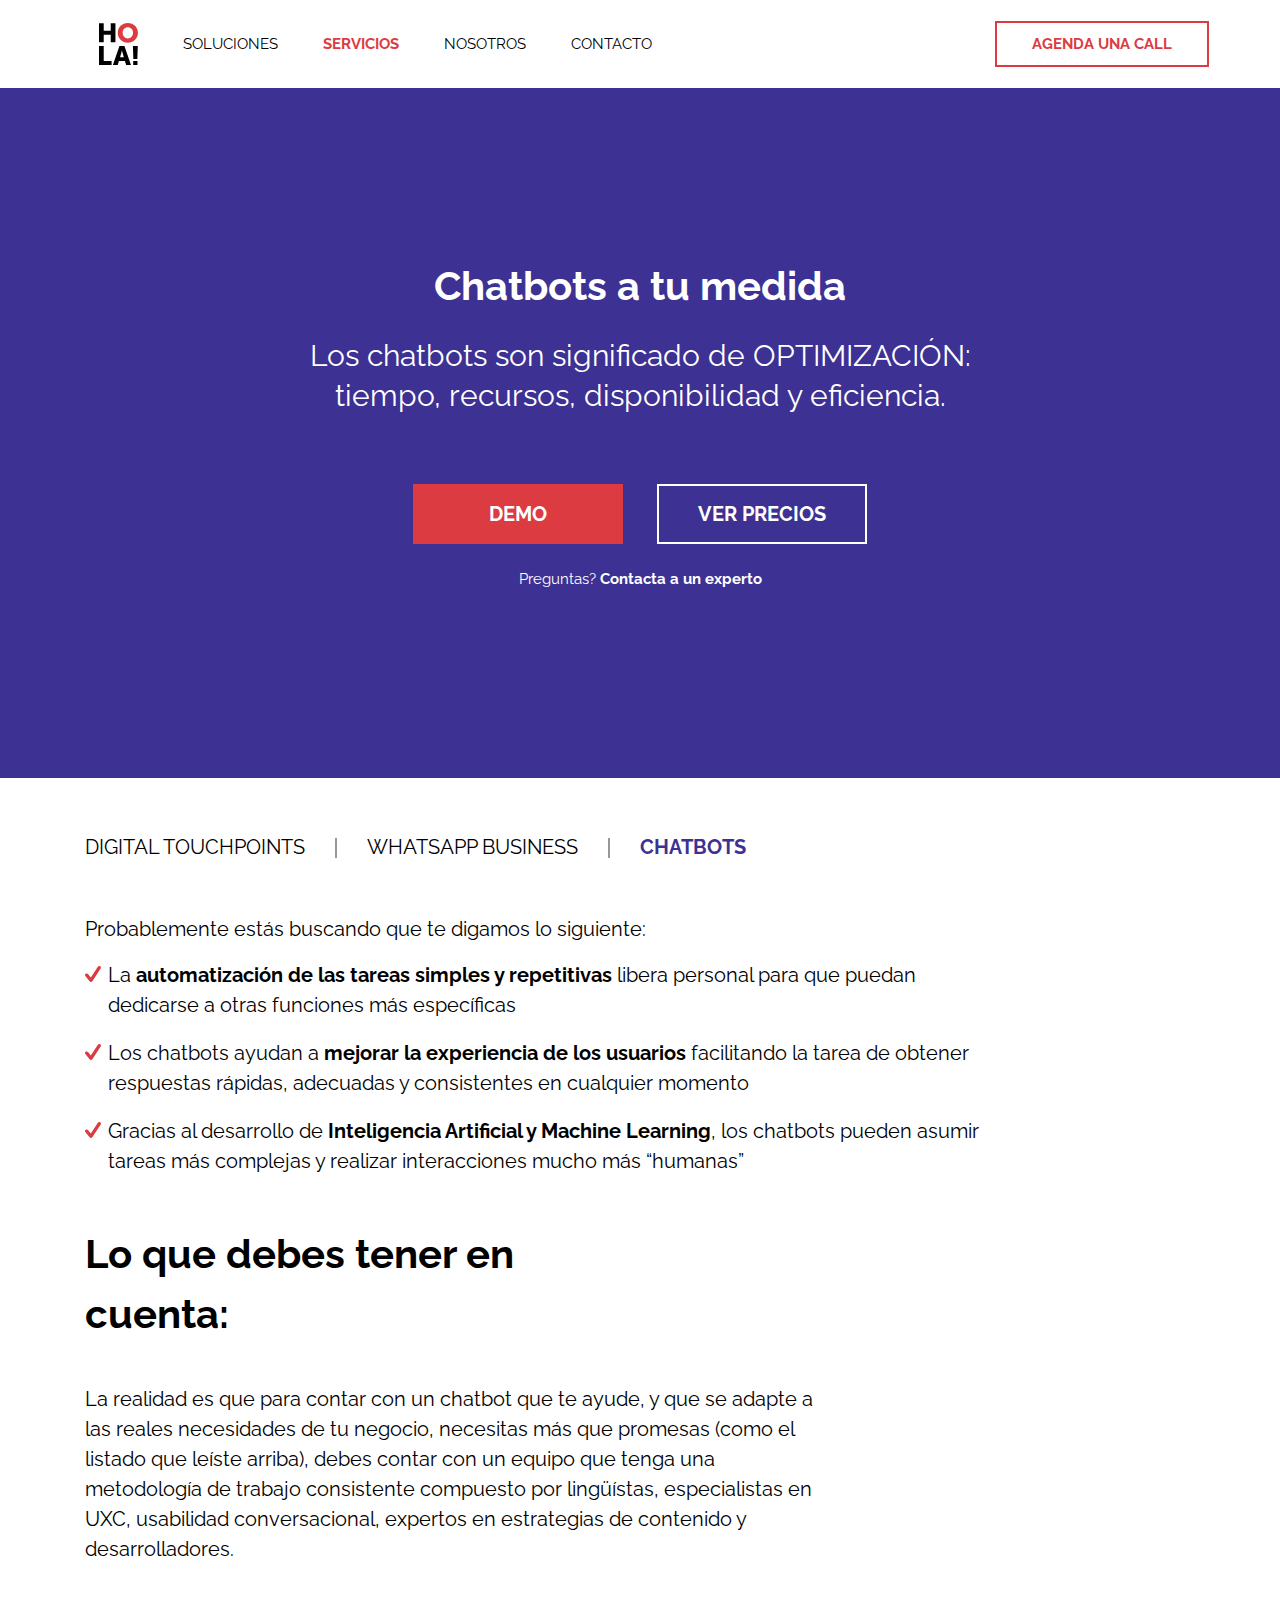
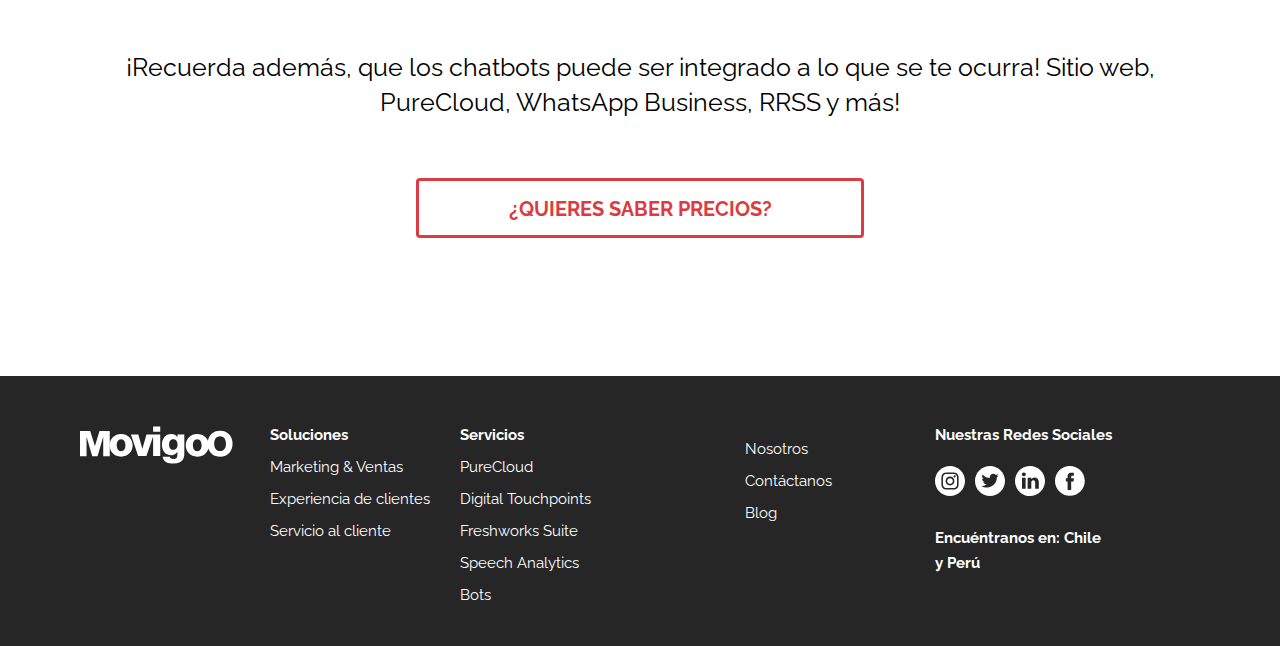
==== chatbots.html @ 2d47ed92 "agregar link a boton, agendar una call" ====
<!DOCTYPE html>
<html lang="es">
<head>
  <meta charset="UTF-8">
  <meta name="viewport" content="width=device-width, initial-scale=1.0">
  <meta http-equiv="X-UA-Compatible" content="ie=edge">
  <title>..:: Movigoo | Chatbots ::..</title>
  <link rel="stylesheet" href="css/bootstrap.min.css">
  <link rel="stylesheet" href="css/fontawesome.min.css">
  <link rel="stylesheet" href="css/estilos.css">
</head>
<body>
  <header class="hin_nmenu hamb_white">
    <div class="container">
      <div class="row">
        <div class="col-lg-12 menu">
          <nav class="navbar navbar-expand-lg navbar-light bg-light">
            <a class="navbar-brand" href="index.html">
              <picture>
                <source media='(min-width: 992px)' srcset='images/hola_internas.svg'/>
                <source media='(max-width: 991px)' srcset='images/logo.svg'/>
                <img src='images/hola_internas.svg'/>
              </picture>
            </a>
            <div class="d-flex d-lg-none form-inline my-2 my-lg-0 btn_header">
              <a href="https://calendly.com/movigoo" target="_blank" class="btn btn-outline-danger">AGENDA UNA CALL</a>
            </div>
            <button class="navbar-toggler" type="button" data-toggle="collapse" data-target="#navbarSupportedContent" aria-controls="navbarSupportedContent" aria-expanded="false" aria-label="Toggle navigation">
              <img src="images/menu-negro.svg" alt="Menu" class="img-fluid" id="img_menu">
            </button>
            <div class="collapse navbar-collapse" id="navbarSupportedContent">
              <ul class="navbar-nav mr-auto">
                <li class="nav-item dropdown">
                  <a class="nav-link dropdown-toggle" href="#" id="navbarDropdown" role="button" data-toggle="dropdown" aria-haspopup="true" aria-expanded="false">
                    SOLUCIONES
                  </a>
                  <div class="dropdown-menu text-break" aria-labelledby="navbarDropdown">
                    <a class="dropdown-item" href="soluciones_marketing.html">
                      <span class="tit_seccion">Marketing & Ventas</span>
                      <span class="d-none d-lg-block subtit_seccion">Fidelización, enhacement e incentivo de compra</span>
                    </a>
                    <a class="dropdown-item" href="soluciones_clientes.html">
                      <span class="tit_seccion">Experiencia de clientes</span>
                      <span class="d-none d-lg-block subtit_seccion">Estrategias CX efectivas</span>
                    </a>
                    <a class="dropdown-item" href="soluciones_servicios.html">
                      <span class="tit_seccion">Servicio al cliente</span>
                      <span class="d-none d-lg-block subtit_seccion">Potencia la comunicación con tus clientes</span>
                    </a>
                  </div>
                </li>
                <li class="nav-item active dropdown">
                    <a class="nav-link dropdown-toggle" href="#" id="navbarDropdown" role="button" data-toggle="dropdown" aria-haspopup="true" aria-expanded="false">
                      SERVICIOS
                    </a>
                    <div class="dropdown-menu text-break" aria-labelledby="navbarDropdown">
                      <a class="dropdown-item" href="pure_cloud.html">
                        <span class="tit_seccion">PureCloud</span>
                        <span class="d-none d-lg-block subtit_seccion">Plataforma omnicanal en la nube</span>
                      </a>
                      <a class="dropdown-item" href="digital_touchpoints.html">
                        <span class="tit_seccion">Digital Touchpoints</span>
                        <span class="d-none d-lg-block subtit_seccion">Canales digitales: WhatsApp + Chatbots y más!</span>
                      </a>
                      <a class="dropdown-item" href="freshworks.html">
                        <span class="tit_seccion">Freshworks Suite</span>
                        <span class="d-none d-lg-block subtit_seccion">Optimización de procesos internos</span>
                      </a>
                      <a class="dropdown-item" href="speech_analytics.html">
                        <span class="tit_seccion">Speech Analytics</span>
                        <span class="d-none d-lg-block subtit_seccion">Escucha y analiza las interacciones de tus clientes</span>
                      </a>
                      <a class="dropdown-item" href="chatbots.html">
                        <span class="tit_seccion">Bots</span>
                        <span class="d-none d-lg-block subtit_seccion">Asistentes virtuales con Inteligencia Artificial</span>
                      </a>
                    </div>
                </li>
                <li class="nav-item">
                  <a class="nav-link" href="nosotros.html">NOSOTROS</a>
                </li>
                <li class="nav-item">
                  <a class="nav-link" href="contacto.php">CONTACTO</a>
                </li>
              </ul>
              <div class="d-none d-lg-block form-inline my-2 my-lg-0 btn_header">
                <a href="https://calendly.com/movigoo" target="_blank" class="btn btn-outline-danger">AGENDA UNA CALL</a>
              </div>
            </div>
          </nav>
        </div>
      </div>
    </div>
  </header>
  <section>
    <article class="inicio_chatbots">
      <div class="container">
        <div class="row">
          <div class="col-lg-12 content_header">
            <div class="title_header">
              <h1>Chatbots a tu medida</h1>
            </div>
            <div class="row">
              <div class="col-lg-8 offset-lg-2 center_content">
                <p>Los chatbots son significado de OPTIMIZACIÓN: tiempo, recursos, disponibilidad y eficiencia.</p>
                <div class="box_buttons">
                  <a href="contacto_demo.php" class="btn btn-danger">DEMO</a>
                  <a href="contacto_precios.php" class="btn btn-outline-danger">VER PRECIOS</a>
                </div>
                <p class="txt_preg">Preguntas? <a href="#">Contacta a un experto</a></p>
              </div>
            </div>
          </div>
        </div>
      </div>
    </article>
  </section>
  <section>
    <article class="text_chatbots">
      <div class="container">
        <div class="row">
          <div class="col-lg-12 col-12 box">
            <ul>
              <li>
                <a href="digital_touchpoints.html">
                  Digital Touchpoints
                </a>
              </li>
              <li>
                <a href="whatsapp_business.html">
                  WhatsApp Business
                </a>
              </li>
              <li>
                <a href="chatbots.html" class="active">
                  Chatbots
                </a>
              </li>
            </ul>
          </div>
          <div class="col-lg-12 col-xl-10 text">
            <p>Probablemente estás buscando que te digamos lo siguiente:   </p>
            <ul class="chatbots_list">
              <li class="check">
                La <b>automatización de las tareas simples y repetitivas</b> libera personal para que puedan dedicarse a otras funciones más específicas
              </li>
              <li class="check">
                Los chatbots ayudan a <b>mejorar la experiencia de los usuarios</b> facilitando la tarea de obtener respuestas rápidas, adecuadas y consistentes en cualquier momento
              </li>
              <li class="check">
                Gracias al desarrollo de <b>Inteligencia Artificial y Machine Learning</b>, los chatbots pueden asumir tareas más complejas y realizar interacciones mucho más “humanas”
              </li>
            </ul>
          </div>
          <div class="col-lg-10 col-xl-8 text">
            <p class="title_box">Lo que debes tener en cuenta:</p>
            <p>La realidad es que para contar con un chatbot que te ayude, y que se adapte a las reales necesidades de tu negocio, necesitas más que promesas (como el listado que leíste arriba), debes contar con un equipo que tenga una metodología de trabajo consistente compuesto por lingüístas, especialistas en UXC, usabilidad conversacional, expertos en estrategias de contenido y desarrolladores. </p>
          </div>
          <div class="col-lg-12 col-xl-12 text_precios">
            <p>¡Recuerda además, que los chatbots puede ser integrado a lo que se te ocurra! Sitio web, PureCloud, WhatsApp Business, RRSS y más!</p>
            <div class="box_buttons">
              <a href="contacto_precios.php" class="btn btn-outline-danger precio_button">¿QUIERES SABER PRECIOS?</a>
            </div>
          </div>
        </div>
      </div>  
    </article>
  </section>
  <footer class="footer_internas">
    <article>
      <div class="container">
        <div class="row">
          <div class="col-lg-2 col-md-12 logo">
            <img src="images/movigoo-logo-copy.svg" alt="movigoo" class="img-fluid">
          </div>
          <div class="col-lg-2 col-md-3 col-sm-3 col-6 box_options">
            <h3>Soluciones</h3>
            <ul>
              <li><a href="soluciones_marketing.html">Marketing & Ventas</a></li>
              <li><a href="soluciones_clientes.html">Experiencia de clientes</a> </li>
              <li><a href="soluciones_servicios.html">Servicio al cliente</a> </li>
            </ul>
          </div>
          <div class="col-lg-3 col-md-3 col-sm-3 col-6 box_options">
            <h3>Servicios</h3>
            <ul>
              <li><a href="pure_cloud.html">PureCloud</a></li>
              <li><a href="digital_touchpoints.html">Digital Touchpoints</a></li>
              <li><a href="freshworks.html">Freshworks Suite</a></li>
              <li><a href="speech_analytics.html">Speech Analytics</a></li>
              <li><a href="chatbots.html">Bots</a></li>
            </ul>
          </div>
          <div class="col-lg-2 col-md-3 col-sm-3 col-6 box_options top">
            <ul>
              <li class="bold"><a href="nosotros.html" >Nosotros</a></li>
              <li class="bold"><a href="contacto.php" >Contáctanos</a></li>
              <li class="bold"><a href="https://medium.com/movigoo" target="_blank">Blog</a></li>
            </ul>
          </div>
          <div class="col-lg-3 col-md-3 col-sm-3 col-6 box_options redes">
            <h3>Nuestras Redes Sociales</h3>
            <ul>
              <li>
                <a href="https://www.instagram.com/movigoo/" target="_blank">
                  <img src="images/instagram.svg" alt="instagram movigoo" class="img-fluid">
                </a>
              </li>
              <li>
                <a href="https://twitter.com/Movigoo" target="_blank">
                  <img src="images/tw.svg" alt="Twitter movigoo" class="img-fluid">
                </a>
              </li>
              <li>
                <a href="https://www.linkedin.com/company/movigoo/" target="_blank">
                  <img src="images/linkedin.svg" alt=" Linkedin movigoo" class="img-fluid">
                </a>
              </li>
              <li>
                <a href="https://www.facebook.com/movigoo" target="_blank">
                  <img src="images/fb.svg" alt="Facebook movigoo" class="img-fluid">
                </a>
              </li>
            </ul>
            <p class="destock">Encuéntranos en: Chile y Perú</p>
          </div>
          <div class="col-12 text_movil">
            <p>Encuéntranos en: Chile y Perú. Próximamente en Colombia y México</p>
          </div>
        </div>
      </div>
    </article>
  </footer>
  <script type="text/javascript" src="js/jquery-3.4.1.min.js"></script>
  <script type="text/javascript" src="js/popper.min.js"></script>
  <script type="text/javascript" src="js/bootstrap.min.js"></script>
  <script type="text/javascript" src="js/scripts.js"></script>
  </body>
  </html>
---- css/estilos.css ----
@import url("https://fonts.googleapis.com/css?family=Raleway:100,200,300,400,500,600,700,800,900&display=swap");
* {
  padding: 0;
  margin: 0;
  -webkit-box-sizing: border-box;
  -moz-box-sizing: border-box;
  box-sizing: border-box; }

a:active,
a:link,
a:focus,
a:visited,
a:hover,
button:active,
button:link,
button:focus,
button:visited,
button:hover,
.btn-primary:not(:disabled):not(.disabled).active:focus,
.btn-primary:not(:disabled):not(.disabled):active:focus,
.show > .btn-primary.dropdown-toggle:focus {
  box-shadow: none !important;
  outline: 0 !important; }

.btn {
  -webkit-transition: .3s all;
  -moz-transition: .3s all;
  -o-transition: .3s all;
  -ms-transition: .3s all;
  transition: .3s all; }

body {
  color: #000000;
  font-family: 'Raleway', sans-serif;
  font-size: 16px;
  font-weight: 400;
  line-height: 18px; }

header {
  background-color: #ffffff;
  height: 88px;
  overflow: hidden;
  padding: 31px 18px 25px;
  position: relative;
  width: 100%; }
  header .logo {
    text-align: left; }
  header .btn_header {
    text-align: right; }
    header .btn_header a {
      border-color: #dc3b41;
      border-radius: 0;
      border-width: 2px;
      color: #dc3b41;
      font-size: 15px;
      font-weight: 700;
      line-height: normal;
      padding: 12px 35px; }
      header .btn_header a:hover {
        background-color: #dc3b41; }

header.hin_nmenu {
  overflow: visible;
  padding: 0px 14px 0px 42px;
  display: flex;
  display: -ms-flexbox;
  display: -webkit-flex;
  flex-flow: row wrap;
  -webkit-flex-flow: row wrap;
  align-items: center;
  -webkit-align-items: center; }
  header.hin_nmenu .bg-light {
    background-color: transparent !important;
    padding: 0;
    width: 100%; }
    header.hin_nmenu .bg-light .navbar-brand {
      margin-right: 45px; }
      header.hin_nmenu .bg-light .navbar-brand img {
        max-height: 42px; }
    header.hin_nmenu .bg-light .navbar-nav .dropdown-toggle:after {
      display: none; }
    header.hin_nmenu .bg-light .navbar-nav .dropdown-menu {
      border: 0px;
      border-radius: 0;
      box-shadow: 0 2px 10px 0 rgba(0, 0, 0, 0.1);
      top: 58px;
      width: 420px; }
      header.hin_nmenu .bg-light .navbar-nav .dropdown-menu .dropdown-item {
        padding: 0px 30px;
        margin-bottom: 20px; }
        header.hin_nmenu .bg-light .navbar-nav .dropdown-menu .dropdown-item .subtit_seccion {
          color: #262626;
          display: block;
          font-size: 15px;
          font-weight: 400;
          line-height: 2; }
        header.hin_nmenu .bg-light .navbar-nav .dropdown-menu .dropdown-item .tit_seccion {
          color: #262626;
          display: block;
          font-size: 20px;
          font-weight: 700;
          line-height: 1.5; }
        header.hin_nmenu .bg-light .navbar-nav .dropdown-menu .dropdown-item:last-child {
          margin-bottom: 0px; }
        header.hin_nmenu .bg-light .navbar-nav .dropdown-menu .dropdown-item:focus, header.hin_nmenu .bg-light .navbar-nav .dropdown-menu .dropdown-item:hover {
          background-color: transparent; }
          header.hin_nmenu .bg-light .navbar-nav .dropdown-menu .dropdown-item:focus .tit_seccion, header.hin_nmenu .bg-light .navbar-nav .dropdown-menu .dropdown-item:hover .tit_seccion {
            color: #dc3b41; }
    header.hin_nmenu .bg-light .navbar-nav .nav-item .nav-link {
      color: #000;
      font-size: 15px;
      font-weight: 400;
      line-height: normal;
      margin-right: 45px;
      padding: 8px 0px;
      text-transform: uppercase; }
    header.hin_nmenu .bg-light .navbar-nav .nav-item:last-child .nav-link {
      margin-right: 0px; }
    header.hin_nmenu .bg-light .navbar-nav .nav-item:hover .nav-link {
      color: #dc3b41;
      font-weight: 700; }
    header.hin_nmenu .bg-light .navbar-nav .nav-item.dropdown:hover .nav-link {
      color: #dc3b41;
      font-weight: 700; }
    header.hin_nmenu .bg-light .navbar-nav .nav-item.dropdown:hover:after {
      background-color: #dc3b41;
      content: "";
      left: 0;
      height: 3px;
      position: absolute;
      width: 96px; }
    header.hin_nmenu .bg-light .navbar-nav .nav-item.active .nav-link {
      color: #dc3b41;
      font-weight: 700; }
    header.hin_nmenu .bg-light .navbar-nav .nav-item.active.dropdown.show {
      position: relative; }
      header.hin_nmenu .bg-light .navbar-nav .nav-item.active.dropdown.show:after {
        background-color: #dc3b41;
        content: "";
        left: 0;
        height: 3px;
        position: absolute;
        width: 96px; }

.hamb_white .navbar-light .navbar-toggler[aria-expanded="false"] {
  filter: invert(1); }

.marketing {
  background-color: #ff3453;
  height: 662px;
  display: flex;
  display: -ms-flexbox;
  display: -webkit-flex;
  flex-flow: row wrap;
  -webkit-flex-flow: row wrap;
  align-items: center;
  -webkit-align-items: center; }
  .marketing .title h1 {
    font-size: 70px;
    font-weight: 700;
    color: #ffffff; }
  .marketing .title p {
    font-size: 20px;
    line-height: 1.5;
    color: #ffffff;
    margin: 0px;
    padding-top: 20px; }
    .marketing .title p .dark {
      font-weight: 700; }

.servicios {
  background-color: #0096ff;
  height: 662px;
  display: flex;
  display: -ms-flexbox;
  display: -webkit-flex;
  flex-flow: row wrap;
  -webkit-flex-flow: row wrap;
  align-items: center;
  -webkit-align-items: center; }
  .servicios .title h1 {
    font-size: 70px;
    font-weight: 700;
    color: #ffffff; }
  .servicios .title p {
    font-size: 20px;
    line-height: 1.5;
    color: #ffffff;
    margin: 0px;
    padding-top: 20px; }

.communications .title {
  margin-top: 60px; }
  .communications .title h3 {
    font-size: 40px;
    font-weight: 700;
    line-height: 1.5;
    color: #000000;
    margin: 0px;
    margin-bottom: 36px;
    margin-right: 120px; }
  .communications .title p {
    font-size: 20px;
    line-height: 1.5;
    color: #000000;
    margin-top: 34px;
    margin: 0px; }

.communications .box_redes {
  display: flex;
  display: -ms-flexbox;
  display: -webkit-flex;
  flex-flow: column;
  -webkit-flex-flow: column;
  align-items: center;
  -webkit-align-items: center;
  justify-content: center;
  -webkit-justify-content: center;
  margin-top: 42px; }
  .communications .box_redes img {
    width: 93px;
    height: 94px;
    margin-bottom: 19px; }
  .communications .box_redes p {
    font-size: 20px;
    font-weight: 700;
    color: #000000;
    margin: 0px; }

.communications .text {
  margin-top: 60px;
  margin-bottom: 40px; }
  .communications .text p {
    font-size: 20px;
    line-height: 1.5;
    color: #000000;
    margin: 0px; }
    .communications .text p .dark {
      font-weight: 700; }

.clientes {
  background-color: #6727e5;
  height: 662px;
  display: flex;
  display: -ms-flexbox;
  display: -webkit-flex;
  flex-flow: row wrap;
  -webkit-flex-flow: row wrap;
  align-items: center;
  -webkit-align-items: center; }
  .clientes .title h1 {
    font-size: 70px;
    font-weight: 700;
    color: #ffffff;
    text-align: center; }
  .clientes .title p {
    font-size: 20px;
    line-height: 1.5;
    color: #ffffff;
    margin: 0px;
    padding-top: 20px;
    text-align: center;
    margin: 0px 15px; }

.formula .title {
  margin-top: 60px; }
  .formula .title h3 {
    font-size: 40px;
    font-weight: 700;
    line-height: 1.5;
    color: #262626;
    margin-right: 185px;
    margin-bottom: 0px; }
  .formula .title p {
    font-size: 20px;
    line-height: 1.5;
    color: #262626;
    margin-bottom: 0px;
    padding-top: 18px; }

.formula .box {
  margin-top: 52px;
  margin-bottom: 40px;
  display: flex;
  display: -ms-flexbox;
  display: -webkit-flex;
  flex-flow: row;
  -webkit-flex-flow: row;
  align-items: center;
  -webkit-align-items: center; }
  .formula .box img {
    width: 90px;
    height: 90px; }
  .formula .box p {
    color: #262626;
    font-size: 20px;
    line-height: 25px;
    margin-bottom: 0;
    margin-left: 30px;
    margin-right: 67px; }

.formula .text p {
  font-size: 20px;
  line-height: 1.5;
  color: #262626;
  margin: 0px;
  padding-bottom: 40px; }

.questions_section .questions {
  margin-top: 60px;
  display: flex;
  display: -ms-flexbox;
  display: -webkit-flex;
  flex-flow: column;
  -webkit-flex-flow: column;
  align-items: flex-start;
  -webkit-align-items: flex-start;
  justify-content: center;
  -webkit-justify-content: center; }
  .questions_section .questions h3 {
    font-size: 40px;
    font-weight: 700;
    line-height: 1.5;
    color: #000000;
    margin-bottom: 22px; }
  .questions_section .questions p {
    font-size: 20px;
    line-height: 1.5;
    color: #000000;
    margin: 0px; }

.questions_section .box_questions {
  margin-top: 36px; }
  .questions_section .box_questions h3 {
    color: #000000;
    font-size: 20px;
    font-weight: 700;
    line-height: 30px;
    text-align: center; }
  .questions_section .box_questions img {
    width: 110px;
    height: 110px;
    display: flex;
    display: -ms-flexbox;
    display: -webkit-flex;
    margin: 0 auto; }
  .questions_section .box_questions p {
    font-size: 20px;
    color: #000000;
    line-height: 25px;
    margin: 0px;
    padding-top: 15px;
    text-align: center; }

.questions_section .text_info {
  margin-top: 40px; }
  .questions_section .text_info h3 {
    font-weight: 700;
    font-size: 20px;
    line-height: 1.5;
    color: #000000; }
  .questions_section .text_info p {
    font-size: 20px;
    line-height: 1.5;
    color: #000000;
    margin-top: 30px; }

.graphic_marketing {
  margin-top: 36px;
  margin-bottom: 30px; }
  .graphic_marketing .img_graphic_destock {
    width: 1245px;
    height: 475px; }
  .graphic_marketing .img_graphic_movil {
    display: none; }
    .graphic_marketing .img_graphic_movil .background {
      background-color: #ff3453;
      width: 308px;
      height: 45px;
      display: flex;
      display: -ms-flexbox;
      display: -webkit-flex;
      position: relative;
      flex-flow: column;
      -webkit-flex-flow: column;
      align-items: center;
      -webkit-align-items: center;
      justify-content: center;
      -webkit-justify-content: center; }
      .graphic_marketing .img_graphic_movil .background:after {
        content: "";
        border-top: 23px solid transparent;
        border-bottom: 22px solid transparent;
        border-left: 22px solid #ff3453;
        position: absolute;
        right: -22px; }
      .graphic_marketing .img_graphic_movil .background a {
        font-family: Raleway;
        font-size: 20px;
        font-weight: 700;
        color: #ffffff; }

.like_movigoo .info {
  margin-bottom: 66px; }
  .like_movigoo .info p {
    font-size: 20px;
    font-weight: 700;
    line-height: 1.5;
    text-align: center;
    color: #000000;
    margin: 0px; }
    .like_movigoo .info p a {
      text-decoration: none;
      color: #000000; }
  .like_movigoo .info .text_serv {
    text-align: start; }

.like_movigoo .box {
  padding-bottom: 40px;
  border-right: solid 1px #dddddd;
  margin-bottom: 130px; }
  .like_movigoo .box:last-child {
    border-right: none; }
  .like_movigoo .box img {
    width: 110px;
    height: 110px;
    display: flex;
    display: -ms-flexbox;
    display: -webkit-flex;
    margin: 0 auto; }
  .like_movigoo .box p {
    font-size: 20px;
    line-height: 30px;
    text-align: center;
    color: #000000;
    margin: 0px;
    padding: 20px 15px 0px; }
  .like_movigoo .box a:hover {
    text-decoration: none; }
    .like_movigoo .box a:hover p {
      color: #dc3b41; }

.like_movigoo .clientes_box {
  border-right: solid 1px #979797; }

main {
  background-color: #f9f9f9;
  height: calc(100vh - (88px + 50px)); }

#home {
  padding: 88px 0px; }
  #home .left_content,
  #home .right_content {
    height: calc(100vh - (88px + 50px + 88px + 88px)); }
  #home .left_content .top_content {
    margin-bottom: 33px; }
    #home .left_content .top_content img {
      margin-right: 61px;
      max-height: 159px; }
    #home .left_content .top_content h1 {
      font-size: 50px;
      font-weight: 700;
      line-height: normal; }
  #home .left_content .bottom_content p {
    font-size: 20px;
    line-height: 1.5; }
  #home .right_content {
    overflow: hidden;
    position: relative;
    padding-top: 1px;
    text-align: right; }
    #home .right_content .sidenav {
      height: 100%;
      width: 100%;
      position: absolute;
      z-index: 1;
      top: 0;
      right: -570px;
      background-color: #f9f9f9;
      overflow-x: hidden;
      -webkit-transition: .3s all;
      -moz-transition: .3s all;
      -o-transition: .3s all;
      -ms-transition: .3s all;
      transition: .3s all;
      padding-top: 60px; }
      #home .right_content .sidenav .item_menu {
        color: #000000;
        cursor: pointer;
        text-decoration: none;
        font-size: 70px;
        font-weight: 700;
        line-height: normal;
        display: block;
        text-transform: uppercase;
        -webkit-transition: .3s all;
        -moz-transition: .3s all;
        -o-transition: .3s all;
        -ms-transition: .3s all;
        transition: .3s all; }
        #home .right_content .sidenav .item_menu ul {
          display: none;
          -webkit-transition: .3s all;
          -moz-transition: .3s all;
          -o-transition: .3s all;
          -ms-transition: .3s all;
          transition: .3s all; }
      #home .right_content .sidenav .item_menu.active {
        color: #dc3b41; }
        #home .right_content .sidenav .item_menu.active ul {
          display: block; }
          #home .right_content .sidenav .item_menu.active ul li {
            height: 24px;
            margin-bottom: 8px;
            display: flex;
            display: -ms-flexbox;
            display: -webkit-flex;
            flex-flow: row wrap;
            -webkit-flex-flow: row wrap;
            align-items: center;
            -webkit-align-items: center;
            justify-content: flex-end;
            -webkit-justify-content: flex-end; }
            #home .right_content .sidenav .item_menu.active ul li a {
              color: #000000;
              font-size: 20px;
              font-weight: 400;
              line-height: normal;
              text-transform: none; }
              #home .right_content .sidenav .item_menu.active ul li a:hover {
                color: #dc3b41;
                text-decoration: none; }
      #home .right_content .sidenav .closebtn {
        color: #000000;
        position: absolute;
        top: -18px;
        right: 10px;
        font-size: 90px;
        line-height: 50px;
        margin-left: 50px; }
        #home .right_content .sidenav .closebtn:hover {
          color: #dc3b41;
          text-decoration: none; }
    #home .right_content .open {
      right: 0; }

#pureCloudHeader {
  background-color: #f9f9f9;
  min-height: 662px;
  padding: 60px 0px; }
  #pureCloudHeader .content_header {
    position: relative;
    display: flex;
    display: -ms-flexbox;
    display: -webkit-flex;
    flex-flow: row wrap;
    -webkit-flex-flow: row wrap;
    align-items: center;
    -webkit-align-items: center;
    justify-content: center;
    -webkit-justify-content: center; }
    #pureCloudHeader .content_header .title_header {
      width: 100%;
      height: 38px; }
      #pureCloudHeader .content_header .title_header p.top_header {
        font-size: 20px;
        line-height: 30px;
        margin: 0;
        text-align: center; }
      #pureCloudHeader .content_header .title_header figure {
        margin-bottom: 18px;
        position: absolute;
        right: 0;
        top: 0; }
    #pureCloudHeader .content_header .center_content {
      margin-top: 22px; }
      #pureCloudHeader .content_header .center_content p.txt_center {
        font-size: 30px;
        line-height: 40px;
        margin-bottom: 28px;
        text-align: center; }
      #pureCloudHeader .content_header .center_content .box_buttons {
        text-align: center;
        margin-bottom: 17px; }
        #pureCloudHeader .content_header .center_content .box_buttons .btn {
          border-radius: 0;
          font-size: 20px;
          font-weight: 700;
          height: 60px;
          width: 210px;
          text-transform: uppercase; }
        #pureCloudHeader .content_header .center_content .box_buttons .btn-danger {
          background-color: #dc3b41;
          border: solid 2px #dc3b41;
          color: white; }
          #pureCloudHeader .content_header .center_content .box_buttons .btn-danger:hover {
            background-color: white;
            border-color: #dc3b41;
            color: #dc3b41; }
        #pureCloudHeader .content_header .center_content .box_buttons .btn-outline-danger {
          border: solid 2px #dc3b41;
          color: #dc3b41; }
          #pureCloudHeader .content_header .center_content .box_buttons .btn-outline-danger:hover {
            background-color: #dc3b41;
            border-color: #dc3b41;
            color: white; }
    #pureCloudHeader .content_header p.txt_preg {
      color: #000;
      font-size: 15px;
      line-height: 2;
      text-align: center; }
      #pureCloudHeader .content_header p.txt_preg a {
        color: #000;
        font-weight: 700; }

#pureCloudHeaderRedSection {
  background-color: #dc3b41;
  color: white;
  padding: 90px 0px 37px;
  position: relative;
  text-align: center; }
  #pureCloudHeaderRedSection .img_sticky {
    position: absolute;
    left: 0;
    margin: 0 auto;
    right: 0;
    top: -280px; }
  #pureCloudHeaderRedSection .pchrs_content h4 {
    font-size: 30px;
    font-weight: 700;
    line-height: 1;
    margin-bottom: 12px; }
  #pureCloudHeaderRedSection .pchrs_content p {
    font-size: 25px;
    font-weight: 400;
    line-height: 1.4;
    margin: 0px auto 23px;
    max-width: 80%; }
  #pureCloudHeaderRedSection .pchrs_content figure img:first-child {
    max-height: 39px; }
  #pureCloudHeaderRedSection .pchrs_content figure img:nth-child(2) {
    max-height: 60px; }
  #pureCloudHeaderRedSection .pchrs_content figure img:nth-child(3) {
    max-height: 37px; }
  #pureCloudHeaderRedSection .pchrs_content figure img:not(:last-child) {
    margin-right: 18px; }

#pureCloudContent {
  padding: 40px 0px 0px; }
  #pureCloudContent p {
    font-size: 20px;
    line-height: 1.5; }
  #pureCloudContent p.txt_grande {
    font-size: 25px;
    line-height: 1.4; }
  #pureCloudContent .titulo {
    margin-bottom: 33px; }
    #pureCloudContent .titulo h1 {
      font-size: 40px;
      font-weight: 700;
      line-height: 1.5;
      margin-bottom: 10px;
      text-transform: uppercase; }
  #pureCloudContent .texto_centrado {
    margin-bottom: 54px; }
    #pureCloudContent .texto_centrado p b {
      display: block; }
    #pureCloudContent .texto_centrado p:last-child {
      margin-bottom: 0px; }
    #pureCloudContent .texto_centrado .integraciones {
      margin-top: 25px;
      text-align: center; }
      #pureCloudContent .texto_centrado .integraciones img {
        margin-right: 34px; }
        #pureCloudContent .texto_centrado .integraciones img:nth-child(1) {
          max-height: 101px; }
        #pureCloudContent .texto_centrado .integraciones img:nth-child(2) {
          max-height: 40px; }
        #pureCloudContent .texto_centrado .integraciones img:nth-child(3) {
          margin-right: 0px;
          max-height: 101px; }
  #pureCloudContent .iconos_texto .top {
    display: flex;
    display: -ms-flexbox;
    display: -webkit-flex;
    flex-flow: row;
    -webkit-flex-flow: row;
    align-items: center;
    -webkit-align-items: center;
    justify-content: flex-start;
    -webkit-justify-content: flex-start; }
    #pureCloudContent .iconos_texto .top figure img {
      max-height: 80px; }
    #pureCloudContent .iconos_texto .top h3 {
      font-size: 20px;
      font-weight: 700;
      line-height: normal;
      margin-left: 20px;
      text-transform: uppercase; }

#pureCloudFooter .text_precios {
  margin-top: 60px; }
  #pureCloudFooter .text_precios p {
    font-size: 25px;
    line-height: 1.4;
    text-align: center;
    color: #000000; }
  #pureCloudFooter .text_precios .dark {
    font-weight: 700;
    padding-top: 20px;
    margin: 0px; }
  #pureCloudFooter .text_precios .box_buttons {
    display: flex;
    display: -ms-flexbox;
    display: -webkit-flex;
    flex-flow: column;
    -webkit-flex-flow: column;
    align-items: center;
    -webkit-align-items: center;
    justify-content: center;
    -webkit-justify-content: center;
    margin-top: 58px;
    margin-bottom: 138px; }
    #pureCloudFooter .text_precios .box_buttons .btn-danger {
      background-color: #dc3b41;
      border: 2px solid #dc3b41;
      border-radius: 0;
      width: 448px;
      height: 60px;
      font-size: 20px;
      font-weight: 700;
      text-align: center; }
      #pureCloudFooter .text_precios .box_buttons .btn-danger:hover {
        background-color: #FFF;
        border-color: #dc3b41;
        color: #dc3b41; }
    #pureCloudFooter .text_precios .box_buttons .precio_button {
      border-radius: 0;
      width: 448px;
      height: 60px;
      font-size: 20px;
      font-weight: 700;
      text-align: center;
      color: #dc3b41;
      border: solid 3px #dc3b41;
      border-radius: none !important; }
      #pureCloudFooter .text_precios .box_buttons .precio_button:hover {
        background-color: #dc3b41;
        border-color: #dc3b41;
        color: #FFF; }
  #pureCloudFooter .text_precios .mg-pb {
    margin: 0px 0px 60px; }
  #pureCloudFooter .text_precios .top_content {
    text-align: left; }
    #pureCloudFooter .text_precios .top_content h2 {
      font-size: 40px;
      font-weight: 700;
      margin-bottom: 20px;
      line-height: 1.5; }
    #pureCloudFooter .text_precios .top_content p {
      font-size: 20px;
      line-height: 1.5;
      margin-bottom: 60px;
      text-align: left; }

.mb-80 {
  margin-bottom: 80px; }

.inicio_digitalt {
  background-color: #7d00ff;
  min-height: 662px;
  padding: 0px 0px;
  display: flex;
  display: -ms-flexbox;
  display: -webkit-flex;
  flex-flow: row wrap;
  -webkit-flex-flow: row wrap;
  align-items: center;
  -webkit-align-items: center;
  justify-content: center;
  -webkit-justify-content: center; }
  .inicio_digitalt .content_header {
    position: relative;
    display: flex;
    display: -ms-flexbox;
    display: -webkit-flex;
    flex-flow: row wrap;
    -webkit-flex-flow: row wrap;
    align-items: center;
    -webkit-align-items: center;
    justify-content: center;
    -webkit-justify-content: center; }
    .inicio_digitalt .content_header .title_header {
      width: 100%;
      height: 38px; }
      .inicio_digitalt .content_header .title_header h1 {
        font-size: 40px;
        font-weight: 700;
        line-height: 1.5;
        text-align: center;
        color: #ffffff; }
    .inicio_digitalt .content_header .center_content {
      margin-top: 22px; }
      .inicio_digitalt .content_header .center_content p {
        font-size: 30px;
        line-height: 1.33;
        text-align: center;
        color: #ffffff;
        padding: 0px 33px; }
      .inicio_digitalt .content_header .center_content .box_buttons {
        text-align: center;
        margin-bottom: 17px; }
        .inicio_digitalt .content_header .center_content .box_buttons .btn {
          border-radius: 0;
          font-size: 20px;
          font-weight: 700;
          height: 60px;
          width: 210px;
          text-transform: uppercase; }
        .inicio_digitalt .content_header .center_content .box_buttons .btn-danger {
          background-color: #dc3b41;
          border: solid 2px #dc3b41;
          color: white;
          margin-right: 30px; }
          .inicio_digitalt .content_header .center_content .box_buttons .btn-danger:hover {
            background-color: white;
            border-color: #dc3b41;
            color: #dc3b41; }
        .inicio_digitalt .content_header .center_content .box_buttons .btn-outline-danger {
          border: solid 2px #ffffff;
          color: #ffffff; }
          .inicio_digitalt .content_header .center_content .box_buttons .btn-outline-danger:hover {
            background-color: #dc3b41;
            border-color: #dc3b41;
            color: white; }
    .inicio_digitalt .content_header p.txt_preg {
      font-size: 15px;
      line-height: 2;
      text-align: center;
      color: #ffffff; }
      .inicio_digitalt .content_header p.txt_preg a {
        color: #ffffff;
        font-weight: 700; }
  .inicio_digitalt .redes ul {
    list-style: none;
    display: flex;
    display: -ms-flexbox;
    display: -webkit-flex;
    flex-flow: row wrap;
    -webkit-flex-flow: row wrap;
    align-items: center;
    -webkit-align-items: center;
    justify-content: center;
    -webkit-justify-content: center; }
    .inicio_digitalt .redes ul li {
      margin-right: 20px; }
      .inicio_digitalt .redes ul li:last-child {
        margin-right: 0px; }
      .inicio_digitalt .redes ul li img {
        max-height: 50px; }

.text_digital .box {
  display: flex;
  display: -ms-flexbox;
  display: -webkit-flex;
  flex-flow: row;
  -webkit-flex-flow: row;
  align-items: center;
  -webkit-align-items: center;
  justify-content: flex-start;
  -webkit-justify-content: flex-start;
  margin-top: 60px;
  margin-bottom: 40px; }
  .text_digital .box:last-child {
    border: none; }
  .text_digital .box ul {
    display: flex;
    display: -ms-flexbox;
    display: -webkit-flex;
    flex-flow: row;
    -webkit-flex-flow: row;
    align-items: center;
    -webkit-align-items: center;
    justify-content: flex-start;
    -webkit-justify-content: flex-start;
    width: 100%;
    list-style: none; }
    .text_digital .box ul li {
      padding: 0px 30px 0px 30px;
      border-right: solid 2px #979797; }
      .text_digital .box ul li:last-child {
        border: none; }
      .text_digital .box ul li:first-child {
        padding: 0px 30px 0px 0px; }
      .text_digital .box ul li a {
        font-size: 20px;
        color: #000000;
        text-transform: uppercase;
        text-decoration: none; }
      .text_digital .box ul li .active {
        color: #7d00ff;
        font-weight: 700; }

.text_digital .text p {
  font-size: 20px;
  line-height: 1.5;
  color: #000000; }

.text_digital .text .title_box {
  font-size: 40px;
  font-weight: 700;
  line-height: 1.5;
  color: #000000; }

.text_digital .Benefits p {
  font-size: 25px;
  line-height: 1.4;
  color: #000000;
  margin: 0px;
  padding-bottom: 30px; }

.text_digital .Benefits .box_buttons_benefits {
  margin-bottom: 58px; }
  .text_digital .Benefits .box_buttons_benefits .wasp {
    width: 331px;
    height: 80px;
    background-color: #00dc87;
    font-size: 20px;
    font-weight: 700;
    text-align: center;
    color: #ffffff;
    text-transform: uppercase;
    border: none;
    border-radius: 0;
    margin-right: 30px; }
    .text_digital .Benefits .box_buttons_benefits .wasp img {
      width: 38px;
      height: 38px;
      margin-right: 10px; }
  .text_digital .Benefits .box_buttons_benefits .chat {
    width: 331px;
    height: 80px;
    background-color: #3d3193;
    font-weight: 700;
    font-size: 20px;
    text-align: center;
    color: #ffffff;
    text-transform: uppercase;
    border: none;
    border-radius: 0; }
    .text_digital .Benefits .box_buttons_benefits .chat img {
      width: 38px;
      height: 44px;
      margin-right: 10px; }
  .text_digital .Benefits .box_buttons_benefits .btn {
    line-height: 3.2; }

.text_digital .text_precios p {
  font-size: 25px;
  line-height: 1.4;
  text-align: center;
  color: #000000; }

.text_digital .text_precios .dark {
  font-weight: 700;
  padding-top: 20px;
  margin: 0px; }

.text_digital .text_precios .box_buttons {
  display: flex;
  display: -ms-flexbox;
  display: -webkit-flex;
  flex-flow: column;
  -webkit-flex-flow: column;
  align-items: center;
  -webkit-align-items: center;
  justify-content: center;
  -webkit-justify-content: center;
  margin-top: 58px;
  margin-bottom: 138px; }
  .text_digital .text_precios .box_buttons .precio_button {
    width: 448px;
    height: 60px;
    font-size: 20px;
    font-weight: 700;
    text-align: center;
    color: #dc3b41;
    border: solid 3px #dc3b41;
    border-radius: none !important; }

.inicio_chatbots {
  background-color: #3d3193;
  min-height: 662px;
  padding: 168px 0px; }
  .inicio_chatbots .content_header {
    position: relative;
    display: flex;
    display: -ms-flexbox;
    display: -webkit-flex;
    flex-flow: row wrap;
    -webkit-flex-flow: row wrap;
    align-items: center;
    -webkit-align-items: center;
    justify-content: center;
    -webkit-justify-content: center; }
    .inicio_chatbots .content_header .title_header {
      width: 100%;
      height: 38px; }
      .inicio_chatbots .content_header .title_header h1 {
        font-size: 40px;
        font-weight: 700;
        line-height: 1.5;
        text-align: center;
        color: #ffffff; }
    .inicio_chatbots .content_header .center_content {
      margin-top: 22px; }
      .inicio_chatbots .content_header .center_content p {
        font-size: 30px;
        line-height: 1.33;
        text-align: center;
        color: #ffffff;
        padding: 0px 33px;
        margin-top: 20px; }
      .inicio_chatbots .content_header .center_content .box_buttons {
        text-align: center;
        margin-top: 68px; }
        .inicio_chatbots .content_header .center_content .box_buttons .btn {
          border-radius: 0;
          font-size: 20px;
          font-weight: 700;
          height: 60px;
          width: 210px;
          text-transform: uppercase; }
        .inicio_chatbots .content_header .center_content .box_buttons .btn-danger {
          background-color: #dc3b41;
          border: solid 2px #dc3b41;
          color: white;
          margin-right: 30px; }
          .inicio_chatbots .content_header .center_content .box_buttons .btn-danger:hover {
            background-color: white;
            border-color: #dc3b41;
            color: #dc3b41; }
        .inicio_chatbots .content_header .center_content .box_buttons .btn-outline-danger {
          border: solid 2px #ffffff;
          color: #ffffff; }
          .inicio_chatbots .content_header .center_content .box_buttons .btn-outline-danger:hover {
            background-color: #dc3b41;
            border-color: #dc3b41;
            color: white; }
    .inicio_chatbots .content_header p.txt_preg {
      font-size: 15px;
      line-height: 2;
      text-align: center;
      color: #ffffff; }
      .inicio_chatbots .content_header p.txt_preg a {
        color: #ffffff;
        font-weight: 700; }

.text_chatbots .box {
  display: flex;
  display: -ms-flexbox;
  display: -webkit-flex;
  flex-flow: row;
  -webkit-flex-flow: row;
  align-items: center;
  -webkit-align-items: center;
  justify-content: flex-start;
  -webkit-justify-content: flex-start;
  margin-top: 60px;
  margin-bottom: 40px; }
  .text_chatbots .box:last-child {
    border: none; }
  .text_chatbots .box ul {
    display: flex;
    display: -ms-flexbox;
    display: -webkit-flex;
    flex-flow: row;
    -webkit-flex-flow: row;
    align-items: center;
    -webkit-align-items: center;
    justify-content: flex-start;
    -webkit-justify-content: flex-start;
    width: 100%;
    list-style: none; }
    .text_chatbots .box ul li {
      padding: 0px 30px 0px 30px;
      border-right: solid 2px #979797; }
      .text_chatbots .box ul li:last-child {
        border: none; }
      .text_chatbots .box ul li:first-child {
        padding: 0px 30px 0px 0px; }
      .text_chatbots .box ul li a {
        font-size: 20px;
        color: #000000;
        text-transform: uppercase;
        text-decoration: none; }
      .text_chatbots .box ul li .active {
        font-weight: 700;
        color: #3d3193; }

.text_chatbots .text p {
  font-size: 20px;
  line-height: 1.5;
  color: #000000; }

.text_chatbots .text .title_box {
  font-size: 40px;
  font-weight: 700;
  line-height: 1.5;
  color: #000000;
  margin: 30px 0px 40px;
  margin-right: 200px; }

.text_chatbots .text ul {
  margin-left: 23px; }
  .text_chatbots .text ul li {
    list-style-image: url("../images/check.svg");
    font-size: 20px;
    line-height: 1.5;
    margin-bottom: 18px; }

.text_chatbots .text_precios {
  margin-top: 70px; }
  .text_chatbots .text_precios p {
    font-size: 25px;
    line-height: 1.4;
    text-align: center;
    color: #000000; }
  .text_chatbots .text_precios .dark {
    font-weight: 700;
    padding-top: 20px;
    margin: 0px; }
  .text_chatbots .text_precios .box_buttons {
    display: flex;
    display: -ms-flexbox;
    display: -webkit-flex;
    flex-flow: column;
    -webkit-flex-flow: column;
    align-items: center;
    -webkit-align-items: center;
    justify-content: center;
    -webkit-justify-content: center;
    margin-top: 58px;
    margin-bottom: 138px; }
    .text_chatbots .text_precios .box_buttons .precio_button {
      width: 448px;
      height: 60px;
      font-size: 20px;
      font-weight: 700;
      text-align: center;
      color: #dc3b41;
      border: solid 3px #dc3b41;
      border-radius: none !important; }
      .text_chatbots .text_precios .box_buttons .precio_button:hover {
        color: #FFF; }

#planes_pure_cloud {
  background-color: #f9f9f9;
  padding-bottom: 50px; }
  #planes_pure_cloud .titulo {
    margin: 50px 0px; }
    #planes_pure_cloud .titulo h2 {
      font-size: 30px;
      line-height: normal; }
      #planes_pure_cloud .titulo h2 b {
        font-weight: 700; }
  #planes_pure_cloud .plan {
    border-right: solid 1px #000000;
    padding: 10px 32px 12px; }
    #planes_pure_cloud .plan h4 {
      color: #dc3b41;
      font-weight: 700;
      margin-bottom: 10px; }
    #planes_pure_cloud .plan figure {
      height: 150px;
      display: flex;
      display: -ms-flexbox;
      display: -webkit-flex;
      flex-flow: row;
      -webkit-flex-flow: row;
      align-items: center;
      -webkit-align-items: center;
      justify-content: center;
      -webkit-justify-content: center; }
      #planes_pure_cloud .plan figure img {
        max-height: 141px; }
    #planes_pure_cloud .plan:first-child figure img {
      max-height: 79px; }
    #planes_pure_cloud .plan:last-child {
      border-right: 0; }
    #planes_pure_cloud .plan p {
      height: 36px; }
      #planes_pure_cloud .plan p:last-child {
        height: auto;
        margin-bottom: 0px; }

footer {
  background-color: #ffffff;
  height: 50px;
  font-size: 15px;
  font-weight: 700;
  overflow: hidden;
  padding: 0px 16px;
  position: relative;
  width: 100%; }
  footer .info {
    text-align: left; }
  footer .rs {
    text-align: right; }
    footer .rs span.txt {
      margin-right: 10px; }

.footer_internas {
  height: 270px;
  background-color: #262626; }
  .footer_internas .logo {
    padding: 0px 10px;
    margin-top: 50px; }
    .footer_internas .logo img {
      width: 153px;
      height: 38px; }
  .footer_internas .box_options {
    padding: 0px 10px;
    margin-top: 50px; }
    .footer_internas .box_options h3 {
      font-size: 15px;
      font-weight: 700;
      color: #ffffff; }
    .footer_internas .box_options ul {
      list-style: none; }
      .footer_internas .box_options ul li {
        margin: 14px 0px; }
        .footer_internas .box_options ul li a {
          font-size: 15px;
          color: #ffffff;
          font-weight: normal;
          text-decoration: none; }
      .footer_internas .box_options ul .700 {
        margin: 0px 0px 14px; }
        .footer_internas .box_options ul .700 a {
          font-weight: 700; }
  .footer_internas .redes ul {
    display: flex;
    display: -ms-flexbox;
    display: -webkit-flex;
    flex-flow: row;
    -webkit-flex-flow: row;
    align-items: center;
    -webkit-align-items: center;
    justify-content: flex-start;
    -webkit-justify-content: flex-start; }
    .footer_internas .redes ul li a img {
      width: 30px;
      height: 30px;
      margin-right: 10px; }
  .footer_internas .redes .destock {
    font-weight: normal;
    font-size: 15px;
    font-weight: 700;
    line-height: 1.67;
    color: #ffffff;
    margin-right: 90px; }
  .footer_internas .text_movil {
    display: none; }

#nosotros {
  background: url("../images/movigoo-banner-lg.jpg") repeat fixed;
  background-position: center center;
  -webkit-background-size: cover;
  -moz-background-size: cover;
  -o-background-size: cover;
  background-size: cover;
  height: 662px;
  overflow: hidden;
  position: relative;
  width: 100%;
  display: flex;
  display: -ms-flexbox;
  display: -webkit-flex;
  flex-flow: row wrap;
  -webkit-flex-flow: row wrap;
  align-items: center;
  -webkit-align-items: center; }
  #nosotros .info figure img {
    max-height: 81px; }
  #nosotros .info h2 {
    color: white;
    font-size: 50px;
    font-weight: 700;
    line-height: normal; }

#nosotros_content .top_info {
  font-size: 15px;
  font-weight: 700;
  line-height: normal;
  margin: 16px 0px 46px; }

#nosotros_content .right_content .txt_big {
  font-size: 40px;
  font-weight: 700;
  line-height: 1.5;
  margin-bottom: 33px; }

#nosotros_content .right_content .texto_grande {
  font-size: 25px;
  line-height: 1.4; }

#nosotros_content .right_content p.txt_grande {
  font-size: 25px;
  line-height: 1.4; }

#nosotros_content .right_content p {
  font-size: 20px;
  line-height: 1.5;
  margin-bottom: 40px; }

#nosotros_content .right_content .logos_cmp figure {
  margin-bottom: 40px; }
  #nosotros_content .right_content .logos_cmp figure img {
    max-height: 54px; }

#nosotros_content .right_content .imgnos_final {
  margin-bottom: 90px; }
  #nosotros_content .right_content .imgnos_final img {
    max-height: 96px; }

.txt_rojo {
  color: #dc3b41; }

#freshworks {
  background-color: #f9f9f9;
  height: 662px;
  display: flex;
  display: -ms-flexbox;
  display: -webkit-flex;
  flex-flow: row wrap;
  -webkit-flex-flow: row wrap;
  align-items: center;
  -webkit-align-items: center;
  justify-content: center;
  -webkit-justify-content: center; }
  #freshworks .top_header {
    text-align: center; }
    #freshworks .top_header figure {
      margin-bottom: 28px; }
      #freshworks .top_header figure img {
        max-height: 46px; }
    #freshworks .top_header h1 {
      font-size: 40px;
      font-weight: 700;
      line-height: 1.5;
      margin-bottom: 20px; }
    #freshworks .top_header p {
      font-size: 30px;
      line-height: 1.33;
      margin-bottom: 20px; }
    #freshworks .top_header .box_buttons {
      text-align: center;
      margin-bottom: 17px; }
      #freshworks .top_header .box_buttons .btn {
        border-radius: 0;
        font-size: 20px;
        font-weight: 700;
        height: 60px;
        width: 210px;
        text-transform: uppercase; }
      #freshworks .top_header .box_buttons .btn-danger {
        background-color: #dc3b41;
        border: solid 2px #dc3b41;
        color: white; }
        #freshworks .top_header .box_buttons .btn-danger:hover {
          background-color: white;
          border-color: #dc3b41;
          color: #dc3b41; }
      #freshworks .top_header .box_buttons .btn-outline-danger {
        border: solid 2px #dc3b41;
        color: #dc3b41; }
        #freshworks .top_header .box_buttons .btn-outline-danger:hover {
          background-color: #dc3b41;
          border-color: #dc3b41;
          color: white; }
    #freshworks .top_header p.txt_preg {
      color: #000;
      font-size: 15px;
      line-height: 2;
      text-align: center; }
      #freshworks .top_header p.txt_preg a {
        color: #000;
        font-weight: 700; }

#freshworksBlank {
  padding: 60px 0px; }
  #freshworksBlank .container {
    max-width: 930px; }
  #freshworksBlank .content p {
    font-size: 20px;
    line-height: 1.5; }
  #freshworksBlank .content h5 {
    font-size: 25px;
    line-height: 1.4;
    margin-top: 24px;
    margin-bottom: 55px;
    text-align: center; }
  #freshworksBlank .content .logo_fbl figure img {
    max-height: 60px; }
  #freshworksBlank .content .text_precios {
    margin-top: 60px; }
    #freshworksBlank .content .text_precios p {
      font-size: 25px;
      line-height: 1.4;
      text-align: center;
      color: #000000; }
    #freshworksBlank .content .text_precios .dark {
      font-weight: 700;
      padding-top: 20px;
      margin: 0px; }
    #freshworksBlank .content .text_precios .box_buttons {
      display: flex;
      display: -ms-flexbox;
      display: -webkit-flex;
      flex-flow: column;
      -webkit-flex-flow: column;
      align-items: center;
      -webkit-align-items: center;
      justify-content: center;
      -webkit-justify-content: center;
      margin-top: 58px;
      margin-bottom: 138px; }
      #freshworksBlank .content .text_precios .box_buttons .btn-danger {
        background-color: #dc3b41;
        border: 2px solid #dc3b41;
        border-radius: 0;
        width: 448px;
        height: 60px;
        font-size: 20px;
        font-weight: 700;
        text-align: center; }
        #freshworksBlank .content .text_precios .box_buttons .btn-danger:hover {
          background-color: #FFF;
          border-color: #dc3b41;
          color: #dc3b41; }
      #freshworksBlank .content .text_precios .box_buttons .precio_button {
        border-radius: 0;
        width: 448px;
        height: 60px;
        font-size: 20px;
        font-weight: 700;
        text-align: center;
        color: #dc3b41;
        border: solid 3px #dc3b41;
        border-radius: none !important; }
        #freshworksBlank .content .text_precios .box_buttons .precio_button:hover {
          background-color: #dc3b41;
          border-color: #dc3b41;
          color: #FFF; }
    #freshworksBlank .content .text_precios .mg-pb {
      margin: 0px 0px 60px; }
  #freshworksBlank .content .freshwork_iptions figure {
    margin-bottom: 15px; }
    #freshworksBlank .content .freshwork_iptions figure img {
      max-height: 40px; }
  #freshworksBlank .content .freshwork_iptions h4 {
    font-size: 22px;
    font-weight: 700;
    line-height: 1.5;
    margin-bottom: 17px; }
  #freshworksBlank .content .freshwork_iptions p {
    font-size: 20px;
    line-height: 1.5; }
  #freshworksBlank .mb-40 {
    margin-bottom: 40px; }

#speech_analytics {
  background-color: #fb5e49;
  color: white;
  height: 662px;
  display: flex;
  display: -ms-flexbox;
  display: -webkit-flex;
  flex-flow: row wrap;
  -webkit-flex-flow: row wrap;
  align-items: center;
  -webkit-align-items: center;
  justify-content: center;
  -webkit-justify-content: center; }
  #speech_analytics .title {
    text-align: center; }
    #speech_analytics .title h1 {
      font-size: 40px;
      font-weight: 700;
      line-height: 1.5;
      margin-bottom: 20px; }
    #speech_analytics .title p {
      font-size: 30px;
      line-height: 1.33;
      margin-bottom: 55px; }
    #speech_analytics .title .box_buttons {
      text-align: center;
      margin-bottom: 17px; }
      #speech_analytics .title .box_buttons .btn {
        border-radius: 0;
        font-size: 20px;
        font-weight: 700;
        height: 60px;
        width: 210px;
        text-transform: uppercase; }
      #speech_analytics .title .box_buttons .btn-danger {
        background-color: #FFF;
        border: solid 2px #FFF;
        color: #fb5e49; }
        #speech_analytics .title .box_buttons .btn-danger:hover {
          background-color: #fb5e49;
          border-color: #FFF;
          color: #FFF; }
      #speech_analytics .title .box_buttons .btn-outline-danger {
        border: solid 2px #FFF;
        color: #FFF; }
        #speech_analytics .title .box_buttons .btn-outline-danger:hover {
          background-color: #FFF;
          border-color: #FFF;
          color: #fb5e49; }
    #speech_analytics .title p.txt_preg {
      color: #FFF;
      font-size: 15px;
      line-height: 2;
      text-align: center; }
      #speech_analytics .title p.txt_preg a {
        color: #FFF;
        font-weight: 700; }

#speech_analytics_content {
  background-color: #fff; }
  #speech_analytics_content .container {
    max-width: 930px; }
  #speech_analytics_content .box {
    padding: 60px 0px; }
    #speech_analytics_content .box p {
      font-size: 20px;
      line-height: 1.5; }
    #speech_analytics_content .box h5 {
      font-size: 25px;
      line-height: 1.4;
      margin-top: 24px;
      margin-bottom: 55px;
      text-align: center; }
    #speech_analytics_content .box .item_iconos figure {
      margin-bottom: 25px; }
      #speech_analytics_content .box .item_iconos figure img {
        display: block;
        margin: 0 auto;
        max-height: 100px; }
    #speech_analytics_content .box .item_iconos p {
      font-size: 20px;
      line-height: 1.2;
      text-align: center; }
    #speech_analytics_content .box .text_precios {
      margin-top: 60px; }
      #speech_analytics_content .box .text_precios p {
        font-size: 25px;
        line-height: 1.4;
        text-align: center;
        color: #000000; }
      #speech_analytics_content .box .text_precios .dark {
        font-weight: 700;
        padding-top: 20px;
        margin: 0px; }
      #speech_analytics_content .box .text_precios .box_buttons {
        display: flex;
        display: -ms-flexbox;
        display: -webkit-flex;
        flex-flow: column;
        -webkit-flex-flow: column;
        align-items: center;
        -webkit-align-items: center;
        justify-content: center;
        -webkit-justify-content: center;
        margin-top: 58px;
        margin-bottom: 138px; }
        #speech_analytics_content .box .text_precios .box_buttons .btn-danger {
          background-color: #dc3b41;
          border: 2px solid #dc3b41;
          border-radius: 0;
          width: 448px;
          height: 60px;
          font-size: 20px;
          font-weight: 700;
          text-align: center; }
          #speech_analytics_content .box .text_precios .box_buttons .btn-danger:hover {
            background-color: #FFF;
            border-color: #dc3b41;
            color: #dc3b41; }
        #speech_analytics_content .box .text_precios .box_buttons .precio_button {
          border-radius: 0;
          width: 448px;
          height: 60px;
          font-size: 20px;
          font-weight: 700;
          text-align: center;
          color: #dc3b41;
          border: solid 3px #dc3b41;
          border-radius: none !important; }
          #speech_analytics_content .box .text_precios .box_buttons .precio_button:hover {
            background-color: #dc3b41;
            border-color: #dc3b41;
            color: #FFF; }
      #speech_analytics_content .box .text_precios .mg-pb {
        margin: 0px 0px 60px; }

#contacto {
  padding: 40px 0px; }
  #contacto .left_content {
    padding-right: 30px; }
    #contacto .left_content h1 {
      font-size: 70px;
      font-weight: 700;
      line-height: 1.14;
      margin-bottom: 16px; }
    #contacto .left_content p {
      font-size: 15px;
      line-height: 1.33;
      margin-bottom: 55px; }
    #contacto .left_content .info_ubic {
      margin-bottom: 28px;
      display: flex;
      display: -ms-flexbox;
      display: -webkit-flex;
      flex-flow: row wrap;
      -webkit-flex-flow: row wrap;
      align-items: center;
      -webkit-align-items: center;
      justify-content: flex-start;
      -webkit-justify-content: flex-start; }
      #contacto .left_content .info_ubic .icon {
        min-width: 37px;
        display: flex;
        display: -ms-flexbox;
        display: -webkit-flex;
        flex-flow: row wrap;
        -webkit-flex-flow: row wrap;
        align-items: center;
        -webkit-align-items: center;
        justify-content: center;
        -webkit-justify-content: center; }
        #contacto .left_content .info_ubic .icon img {
          margin-right: 10px; }
      #contacto .left_content .info_ubic .info {
        width: calc(100% - 37px); }
        #contacto .left_content .info_ubic .info h4 {
          font-size: 15px;
          font-weight: 700;
          line-height: normal;
          margin-bottom: 5px;
          text-transform: uppercase; }
        #contacto .left_content .info_ubic .info p {
          font-size: 15px;
          font-weight: 400;
          line-height: 1.33;
          margin-bottom: 0px; }
  #contacto .right_content h3 {
    font-size: 25px;
    font-weight: 700;
    line-height: 1.2;
    margin-bottom: 22px; }
  #contacto .right_content .controls .form-control:not(textarea) {
    border-radius: 0px;
    height: 45px;
    font-size: 15px;
    line-height: 2;
    padding: 0px 15px; }
  #contacto .right_content .controls .form-control:focus {
    border-radius: 0px;
    border-color: #dc3b41;
    box-shadow: none; }
  #contacto .right_content .controls textarea {
    margin-bottom: 2px; }
  #contacto .right_content .controls .text-danger {
    margin-bottom: .2rem; }
  #contacto .right_content .boton {
    padding: 0px .75rem; }
    #contacto .right_content .boton .btn-danger {
      font-size: 15px;
      font-weight: 700;
      height: 42px;
      line-height: normal;
      width: 100%; }

#contacto_freshworks {
  padding: 63px 0px; }
  #contacto_freshworks .left_content {
    padding-right: 30px; }
    #contacto_freshworks .left_content img {
      width: 231px;
      height: 46px;
      margin-bottom: 35px; }
    #contacto_freshworks .left_content h1 {
      font-size: 70px;
      font-weight: 700;
      line-height: 1.14;
      margin-bottom: 16px;
      margin-bottom: 35px; }
    #contacto_freshworks .left_content p {
      font-size: 20px;
      line-height: 1;
      color: #000000; }
    #contacto_freshworks .left_content .obligatorio {
      font-size: 15px;
      line-height: 1.33;
      color: #dc3b41;
      margin: 0px; }
    #contacto_freshworks .left_content .info_check {
      margin-top: 24px; }
      #contacto_freshworks .left_content .info_check .form-check input {
        background-color: red;
        width: 18px;
        height: 18px; }
      #contacto_freshworks .left_content .info_check .form-check img {
        height: auto;
        max-height: 25px;
        width: auto; }
      #contacto_freshworks .left_content .info_check .form-check .ctn_check {
        display: block;
        position: relative;
        padding-left: 35px;
        cursor: pointer;
        font-size: 20px;
        line-height: 1.2;
        color: #000000;
        -webkit-user-select: none;
        -moz-user-select: none;
        -ms-user-select: none;
        user-select: none; }
      #contacto_freshworks .left_content .info_check .form-check .ctn_check input {
        position: absolute;
        opacity: 0;
        cursor: pointer; }
      #contacto_freshworks .left_content .info_check .form-check .checkmark {
        border: 1px solid #979797;
        position: absolute;
        top: 0;
        left: 0;
        height: 25px;
        width: 25px;
        background-color: #eee;
        border-radius: 50%; }
      #contacto_freshworks .left_content .info_check .form-check .ctn_check:hover input ~ .checkmark {
        background-color: #ccc; }
      #contacto_freshworks .left_content .info_check .form-check .ctn_check input:checked ~ .checkmark {
        background-color: transparent; }
      #contacto_freshworks .left_content .info_check .form-check .checkmark:after {
        content: "";
        position: absolute;
        display: none; }
      #contacto_freshworks .left_content .info_check .form-check .ctn_check input:checked ~ .checkmark:after {
        display: block; }
      #contacto_freshworks .left_content .info_check .form-check .ctn_check .checkmark:after {
        top: 0px;
        left: 0px;
        right: 0px;
        bottom: 0px;
        margin: auto;
        width: 17px;
        height: 17px;
        border-radius: 50%;
        background-color: #dc3b41; }
  #contacto_freshworks .right_content {
    margin-top: 65px; }
    #contacto_freshworks .right_content h3 {
      font-size: 25px;
      font-weight: 700;
      line-height: 1.2;
      margin-bottom: 22px; }
    #contacto_freshworks .right_content .controls .form-control:not(textarea) {
      border-radius: 0px;
      height: 45px;
      font-size: 15px;
      line-height: 2;
      padding: 0px 15px; }
    #contacto_freshworks .right_content .controls .form-control:focus {
      border-color: #dc3b41;
      box-shadow: none; }
    #contacto_freshworks .right_content .controls textarea {
      border-radius: 0px;
      margin-bottom: 2px; }
    #contacto_freshworks .right_content .controls .text-danger {
      margin-bottom: .2rem; }
    #contacto_freshworks .right_content .boton {
      padding: 0px .75rem; }
      #contacto_freshworks .right_content .boton .btn-danger {
        font-size: 15px;
        font-weight: 700;
        height: 42px;
        line-height: normal;
        width: 100%; }

#contacto_precios {
  padding: 63px 0px; }
  #contacto_precios .left_content {
    padding-right: 30px; }
    #contacto_precios .left_content img {
      width: 231px;
      height: 46px;
      margin-bottom: 35px; }
    #contacto_precios .left_content h1 {
      font-size: 70px;
      font-weight: 700;
      line-height: 1.14;
      margin-bottom: 16px;
      margin-bottom: 48px; }
    #contacto_precios .left_content p {
      font-size: 20px;
      line-height: 1;
      color: #000000; }
    #contacto_precios .left_content .obligatorio {
      font-size: 15px;
      line-height: 1.33;
      color: #dc3b41;
      margin: 0px; }
    #contacto_precios .left_content .info_check {
      margin-top: 24px; }
      #contacto_precios .left_content .info_check .form-check input {
        background-color: red;
        width: 18px;
        height: 18px; }
      #contacto_precios .left_content .info_check .form-check label {
        font-size: 20px;
        line-height: 1;
        color: #000000; }
      #contacto_precios .left_content .info_check .form-check .ctn_check {
        display: block;
        position: relative;
        padding-left: 35px;
        cursor: pointer;
        font-size: 20px;
        line-height: 1.2;
        color: #000000;
        -webkit-user-select: none;
        -moz-user-select: none;
        -ms-user-select: none;
        user-select: none; }
      #contacto_precios .left_content .info_check .form-check .ctn_check input {
        position: absolute;
        opacity: 0;
        cursor: pointer; }
      #contacto_precios .left_content .info_check .form-check .checkmark {
        border: 1px solid #979797;
        position: absolute;
        top: 0;
        left: 0;
        height: 25px;
        width: 25px;
        background-color: #eee;
        border-radius: 50%; }
      #contacto_precios .left_content .info_check .form-check .ctn_check:hover input ~ .checkmark {
        background-color: #ccc; }
      #contacto_precios .left_content .info_check .form-check .ctn_check input:checked ~ .checkmark {
        background-color: transparent; }
      #contacto_precios .left_content .info_check .form-check .checkmark:after {
        content: "";
        position: absolute;
        display: none; }
      #contacto_precios .left_content .info_check .form-check .ctn_check input:checked ~ .checkmark:after {
        display: block; }
      #contacto_precios .left_content .info_check .form-check .ctn_check .checkmark:after {
        top: 0px;
        left: 0px;
        right: 0px;
        bottom: 0px;
        margin: auto;
        width: 17px;
        height: 17px;
        border-radius: 50%;
        background-color: #dc3b41; }
  #contacto_precios .right_content h3 {
    font-size: 25px;
    font-weight: 700;
    line-height: 1.2;
    margin-bottom: 22px; }
  #contacto_precios .right_content .controls .form-control:not(textarea) {
    border-radius: 0px;
    height: 45px;
    font-size: 15px;
    line-height: 2;
    padding: 0px 15px; }
  #contacto_precios .right_content .controls .form-control:focus {
    border-color: #dc3b41;
    box-shadow: none; }
  #contacto_precios .right_content .controls textarea {
    border-radius: 0px;
    margin-bottom: 2px; }
  #contacto_precios .right_content .controls .text-danger {
    margin-bottom: .2rem; }
  #contacto_precios .right_content .boton {
    padding: 0px .75rem; }
    #contacto_precios .right_content .boton .btn-danger {
      font-size: 15px;
      font-weight: 700;
      height: 42px;
      line-height: normal;
      width: 100%; }

#contacto_demo {
  padding: 63px 0px; }
  #contacto_demo .left_content {
    padding-right: 30px; }
    #contacto_demo .left_content img {
      width: 231px;
      height: 46px;
      margin-bottom: 35px; }
    #contacto_demo .left_content h1 {
      font-size: 70px;
      font-weight: 700;
      line-height: 1.14;
      margin-bottom: 16px;
      margin-bottom: 48px; }
    #contacto_demo .left_content p {
      font-size: 20px;
      line-height: 1;
      color: #000000; }
    #contacto_demo .left_content .obligatorio {
      font-size: 15px;
      line-height: 1.33;
      color: #dc3b41;
      margin: 0px; }
    #contacto_demo .left_content .info_check {
      margin-top: 24px; }
      #contacto_demo .left_content .info_check .form-check input {
        background-color: red;
        width: 18px;
        height: 18px; }
      #contacto_demo .left_content .info_check .form-check label {
        font-size: 20px;
        line-height: 1;
        color: #000000; }
      #contacto_demo .left_content .info_check .form-check .ctn_check {
        display: block;
        position: relative;
        padding-left: 35px;
        cursor: pointer;
        font-size: 20px;
        line-height: 1.2;
        color: #000000;
        -webkit-user-select: none;
        -moz-user-select: none;
        -ms-user-select: none;
        user-select: none; }
      #contacto_demo .left_content .info_check .form-check .ctn_check input {
        position: absolute;
        opacity: 0;
        cursor: pointer; }
      #contacto_demo .left_content .info_check .form-check .checkmark {
        border: 1px solid #979797;
        position: absolute;
        top: 0;
        left: 0;
        height: 25px;
        width: 25px;
        background-color: #eee;
        border-radius: 50%; }
      #contacto_demo .left_content .info_check .form-check .ctn_check:hover input ~ .checkmark {
        background-color: #ccc; }
      #contacto_demo .left_content .info_check .form-check .ctn_check input:checked ~ .checkmark {
        background-color: transparent; }
      #contacto_demo .left_content .info_check .form-check .checkmark:after {
        content: "";
        position: absolute;
        display: none; }
      #contacto_demo .left_content .info_check .form-check .ctn_check input:checked ~ .checkmark:after {
        display: block; }
      #contacto_demo .left_content .info_check .form-check .ctn_check .checkmark:after {
        top: 0px;
        left: 0px;
        right: 0px;
        bottom: 0px;
        margin: auto;
        width: 17px;
        height: 17px;
        border-radius: 50%;
        background-color: #dc3b41; }
  #contacto_demo .right_content h3 {
    font-size: 25px;
    font-weight: 700;
    line-height: 1.2;
    margin-bottom: 22px; }
  #contacto_demo .right_content .controls .form-control:not(textarea) {
    border-radius: 0px;
    height: 45px;
    font-size: 15px;
    line-height: 2;
    padding: 0px 15px; }
  #contacto_demo .right_content .controls .form-control:focus {
    border-color: #dc3b41;
    box-shadow: none; }
  #contacto_demo .right_content .controls textarea {
    border-radius: 0px;
    margin-bottom: 2px; }
  #contacto_demo .right_content .controls .text-danger {
    margin-bottom: .2rem; }
  #contacto_demo .right_content .boton {
    padding: 0px .75rem; }
    #contacto_demo .right_content .boton .btn-danger {
      font-size: 15px;
      font-weight: 700;
      height: 42px;
      line-height: normal;
      width: 100%; }

.inicio_whatsapp {
  background-color: #262626;
  height: 662px;
  display: flex;
  display: -ms-flexbox;
  display: -webkit-flex;
  flex-flow: row wrap;
  -webkit-flex-flow: row wrap;
  align-items: center;
  -webkit-align-items: center;
  justify-content: center;
  -webkit-justify-content: center; }
  .inicio_whatsapp .content_header {
    position: relative;
    display: flex;
    display: -ms-flexbox;
    display: -webkit-flex;
    flex-flow: row wrap;
    -webkit-flex-flow: row wrap;
    align-items: center;
    -webkit-align-items: center;
    justify-content: center;
    -webkit-justify-content: center; }
    .inicio_whatsapp .content_header img {
      width: 84px;
      height: 84px;
      margin-bottom: 32px; }
    .inicio_whatsapp .content_header .title_header {
      width: 100%;
      height: 38px; }
      .inicio_whatsapp .content_header .title_header h1 {
        font-size: 40px;
        font-weight: 700;
        line-height: 1.5;
        text-align: center;
        color: #ffffff; }
    .inicio_whatsapp .content_header .center_content {
      margin-top: 22px; }
      .inicio_whatsapp .content_header .center_content p {
        font-size: 30px;
        line-height: 1.33;
        text-align: center;
        color: #ffffff;
        padding: 0px 33px;
        margin-top: 20px; }
      .inicio_whatsapp .content_header .center_content .box_buttons {
        text-align: center;
        margin-top: 68px; }
        .inicio_whatsapp .content_header .center_content .box_buttons .btn {
          border-radius: 0;
          font-size: 20px;
          font-weight: 700;
          height: 60px;
          width: 210px;
          text-transform: uppercase; }
        .inicio_whatsapp .content_header .center_content .box_buttons .btn-danger {
          background-color: #dc3b41;
          border: solid 2px #dc3b41;
          color: white;
          margin-right: 30px; }
          .inicio_whatsapp .content_header .center_content .box_buttons .btn-danger:hover {
            background-color: white;
            border-color: #dc3b41;
            color: #dc3b41; }
        .inicio_whatsapp .content_header .center_content .box_buttons .btn-outline-danger {
          border: solid 2px #ffffff;
          color: #ffffff; }
          .inicio_whatsapp .content_header .center_content .box_buttons .btn-outline-danger:hover {
            background-color: #dc3b41;
            border-color: #dc3b41;
            color: white; }
    .inicio_whatsapp .content_header p.txt_preg {
      font-size: 15px;
      line-height: 2;
      text-align: center;
      color: #ffffff; }
      .inicio_whatsapp .content_header p.txt_preg a {
        color: #ffffff;
        font-weight: 700; }

.text_whatsapp .box {
  display: flex;
  display: -ms-flexbox;
  display: -webkit-flex;
  flex-flow: row;
  -webkit-flex-flow: row;
  align-items: center;
  -webkit-align-items: center;
  justify-content: flex-start;
  -webkit-justify-content: flex-start;
  margin-top: 60px;
  margin-bottom: 40px; }
  .text_whatsapp .box:last-child {
    border: none; }
  .text_whatsapp .box ul {
    display: flex;
    display: -ms-flexbox;
    display: -webkit-flex;
    flex-flow: row;
    -webkit-flex-flow: row;
    align-items: center;
    -webkit-align-items: center;
    justify-content: flex-start;
    -webkit-justify-content: flex-start;
    width: 100%;
    list-style: none; }
    .text_whatsapp .box ul li {
      padding: 0px 30px 0px 30px;
      border-right: solid 2px #979797; }
      .text_whatsapp .box ul li:last-child {
        border: none; }
      .text_whatsapp .box ul li:first-child {
        padding: 0px 30px 0px 0px; }
      .text_whatsapp .box ul li a {
        font-size: 20px;
        color: #000000;
        text-transform: uppercase;
        text-decoration: none; }
      .text_whatsapp .box ul li .active {
        color: #262626;
        font-weight: 700; }

.text_whatsapp .text p {
  font-size: 20px;
  line-height: 1.5;
  color: #000000; }

.text_whatsapp .text .title_box {
  font-size: 40px;
  font-weight: 700;
  line-height: 1.5;
  color: #000000; }

.list_whatsapp .text .text_title {
  font-size: 40px;
  font-weight: bold;
  line-height: 1.5;
  color: #000000;
  margin-right: 173px;
  margin-bottom: 30px;
  margin-top: 30px; }
  .list_whatsapp .text .text_title span {
    color: #00dc87; }

.list_whatsapp .text p {
  font-size: 20px;
  line-height: 1.5;
  color: #000000;
  margin: 0px; }

.list_whatsapp .text .title_box {
  font-size: 40px;
  font-weight: 700;
  line-height: 1.5;
  color: #000000;
  margin: 30px 0px 40px;
  margin-right: 200px; }

.list_whatsapp .text ul {
  margin-left: 23px; }
  .list_whatsapp .text ul li {
    list-style-image: url("../images/check.svg");
    font-size: 20px;
    line-height: 1.5;
    margin-bottom: 18px; }
    .list_whatsapp .text ul li img {
      width: 34px;
      height: 26px; }

.list_whatsapp .text_precios .box_buttons {
  display: flex;
  display: -ms-flexbox;
  display: -webkit-flex;
  flex-flow: column;
  -webkit-flex-flow: column;
  align-items: center;
  -webkit-align-items: center;
  justify-content: center;
  -webkit-justify-content: center;
  margin-top: 58px;
  margin-bottom: 120px; }
  .list_whatsapp .text_precios .box_buttons .precio_button {
    width: 448px;
    height: 60px;
    font-size: 20px;
    font-weight: 700;
    text-align: center;
    color: #dc3b41;
    border: solid 3px #dc3b41;
    border-radius: none !important; }

.list_whatsapp .box_wapp {
  display: flex;
  display: -ms-flexbox;
  display: -webkit-flex;
  flex-flow: column;
  -webkit-flex-flow: column;
  align-items: center;
  -webkit-align-items: center;
  justify-content: flex-start;
  -webkit-justify-content: flex-start;
  margin-top: 42px; }
  .list_whatsapp .box_wapp img {
    width: 93px;
    height: 94px;
    margin-bottom: 19px; }
  .list_whatsapp .box_wapp p {
    font-size: 20px;
    line-height: 1.4;
    color: #000000;
    margin: 0px;
    text-align: center; }

.box_buttons .btn {
  line-height: 2.2 !important; }

.box_buttons .precio_button:hover {
  color: #FFF !important; }

.help-block ul {
  list-style: none;
  margin-bottom: 0px; }
  .help-block ul li {
    color: #dc3b41;
    font-size: .9em; }

#success button.close {
  line-height: 0.7; }

@media screen and (max-width: 576px) {
  .header_internas {
    padding: 0px 34px !important; }
    .header_internas .title {
      padding: 0; }
  .marketing {
    height: 546px; }
    .marketing .title h1 {
      font-size: 45px; }
    .marketing .title p {
      font-size: 15px; }
  .questions_section .questions h3 {
    font-size: 25px;
    padding: 0px 15px; }
  .questions_section .questions p {
    font-size: 15px;
    padding: 0px 15px; }
  .questions_section .box_questions h3 {
    font-size: 15px; }
  .questions_section .box_questions img {
    width: 80px;
    height: 80px; }
  .questions_section .box_questions p {
    font-size: 15px; }
  .questions_section .text_info h3,
  .questions_section .text_info p {
    font-size: 15px; }
  .like_movigoo .info {
    margin-bottom: 30px; }
    .like_movigoo .info p {
      font-size: 15px;
      padding: 0px 20px; }
  .like_movigoo .box {
    margin-bottom: 0px !important; }
    .like_movigoo .box img {
      width: 80px;
      height: 80px; }
    .like_movigoo .box p {
      font-size: 14px;
      padding: 20px 25px 0px; }
  .graphic_marketing {
    margin-top: 20px; }
    .graphic_marketing .img_graphic_destock {
      display: none; }
    .graphic_marketing .img_graphic_movil {
      display: initial;
      display: flex;
      display: -ms-flexbox;
      display: -webkit-flex;
      position: relative;
      flex-flow: column;
      -webkit-flex-flow: column;
      align-items: center;
      -webkit-align-items: center;
      justify-content: center;
      -webkit-justify-content: center; }
  #pureCloudHeader {
    min-height: 546px;
    height: 546px; }
  .servicios {
    height: 546px; }
    .servicios .title h1 {
      font-size: 45px !important;
      margin-top: 70px; }
    .servicios .title p {
      font-size: 15px !important; }
  .communications .title {
    margin-top: 47px; }
    .communications .title h3 {
      font-size: 25px;
      margin-right: 13px;
      padding: 0px 15px; }
    .communications .title p {
      font-size: 15px;
      margin-top: 20px;
      padding: 0px 15px; }
  .communications .box_redes img {
    width: 80px;
    height: 80px; }
  .communications .box_redes p {
    font-size: 15px; }
  .communications .text {
    margin-top: 50px;
    margin-bottom: 35px; }
    .communications .text p {
      font-size: 15px;
      padding: 0px 15px; }
  .like_movigoo .info .text_serv {
    text-align: center; }
  .like_movigoo .clientes_box p {
    padding: 7px 0px 0px; }
  .clientes {
    height: 546px; }
    .clientes .title h1 {
      font-size: 45px;
      margin-top: 60px; }
    .clientes .title p {
      font-size: 15px;
      text-align: start;
      margin: 0px; }
  .formula .title {
    margin-top: 47px; }
    .formula .title h3 {
      font-size: 25px;
      margin-right: 72px;
      padding: 0px 15px; }
    .formula .title p {
      font-size: 15px;
      padding: 0px 15px;
      margin-top: 20px;
      margin-bottom: 40px; }
  .formula .box {
    display: flex;
    display: -ms-flexbox;
    display: -webkit-flex;
    flex-flow: column;
    -webkit-flex-flow: column;
    align-items: center;
    -webkit-align-items: center;
    margin-bottom: 0px;
    margin-top: 0px; }
    .formula .box img {
      width: 80px;
      height: 80px; }
    .formula .box p {
      font-size: 15px;
      text-align: center;
      margin-left: 60px;
      margin-right: 50px;
      margin-top: 15px; }
  .formula .text {
    margin-top: 30px; }
    .formula .text p {
      font-size: 15px;
      padding: 0px 15px;
      margin-bottom: 35px; }
  .footer_internas .logo {
    margin-top: 38px; }
    .footer_internas .logo img {
      width: 115px; }
  .footer_internas .box_options {
    margin-top: 26px; }
    .footer_internas .box_options ul li {
      margin: 10px 0px; }
    .footer_internas .box_options ul .bold {
      margin: 10px 0px; }
  .footer_internas .top,
  .footer_internas .redes {
    margin-top: 5px; }
    .footer_internas .top .destock,
    .footer_internas .redes .destock {
      display: none; }
  .footer_internas .text_movil {
    display: initial;
    padding: 0px 10px; }
    .footer_internas .text_movil p {
      font-size: 13px;
      font-weight: bold;
      line-height: 1.54;
      color: #ffffff; }
  #nosotros_content .left_img {
    padding: 0px 34px; }
  #nosotros_content .right_content {
    padding: 0px 34px; }
    #nosotros_content .right_content .txt_big {
      font-size: 25px !important; }
    #nosotros_content .right_content .logos_cmp figure img {
      max-height: 40px; }
  .inicio_digitalt .content_header .title_header {
    height: auto; }
    .inicio_digitalt .content_header .title_header h1 {
      font-size: 35px; }
  .inicio_digitalt .content_header .center_content {
    margin-top: 22px; }
    .inicio_digitalt .content_header .center_content p {
      font-size: 20px; }
    .inicio_digitalt .content_header .center_content .box_buttons .btn-danger {
      margin-right: 0px;
      margin-bottom: 20px; }
  .inicio_digitalt .content_header p.txt_preg {
    font-size: 13px; }
  .text_digital .box {
    margin-top: 25px;
    margin-bottom: 0px;
    padding: 0px 34px;
    border: none;
    display: flex;
    display: -ms-flexbox;
    display: -webkit-flex;
    flex-flow: row;
    -webkit-flex-flow: row;
    align-items: center;
    -webkit-align-items: center;
    justify-content: flex-start;
    -webkit-justify-content: flex-start; }
    .text_digital .box p {
      padding: 0px 15px; }
    .text_digital .box .dark {
      color: #6727e5; }
    .text_digital .box ul {
      flex-flow: column wrap;
      -webkit-flex-flow: column wrap;
      align-items: flex-start;
      -webkit-align-items: flex-start; }
      .text_digital .box ul li {
        border: 0px;
        padding: 0px !important;
        margin-bottom: 15px;
        text-align: left; }
  .text_digital .text {
    margin-top: 30px; }
    .text_digital .text p {
      font-size: 15px;
      padding: 0px 15px; }
    .text_digital .text .title_box {
      font-size: 18px;
      padding: 0px 15px; }
  .text_digital .Benefits p {
    font-size: 18px;
    padding: 0px 15px; }
  .text_digital .Benefits .box_buttons_benefits {
    display: initial;
    display: flex;
    display: -ms-flexbox;
    display: -webkit-flex;
    position: relative;
    flex-flow: column;
    -webkit-flex-flow: column;
    align-items: center;
    -webkit-align-items: center;
    justify-content: center;
    -webkit-justify-content: center;
    margin-bottom: 30px; }
    .text_digital .Benefits .box_buttons_benefits .wasp,
    .text_digital .Benefits .box_buttons_benefits .chat {
      width: 309px;
      height: 50px;
      font-size: 15px; }
      .text_digital .Benefits .box_buttons_benefits .wasp img,
      .text_digital .Benefits .box_buttons_benefits .chat img {
        width: 23px;
        height: 23px; }
    .text_digital .Benefits .box_buttons_benefits .wasp {
      margin-top: 30px;
      margin-bottom: 20px;
      margin-right: 0px; }
  .text_digital .text_precios p {
    font-size: 15px;
    padding: 0px 15px; }
  .text_digital .text_precios .box_buttons {
    margin-top: 42px;
    margin-bottom: 50px; }
    .text_digital .text_precios .box_buttons .precio_button {
      width: 308px !important;
      height: 45px !important;
      font-size: 15px !important; }
  .inicio_chatbots {
    height: 546px;
    padding: 115px 0px; }
    .inicio_chatbots .content_header .title_header {
      height: auto; }
      .inicio_chatbots .content_header .title_header h1 {
        font-size: 35px; }
    .inicio_chatbots .content_header .center_content {
      margin-top: 0px; }
      .inicio_chatbots .content_header .center_content p {
        font-size: 20px; }
      .inicio_chatbots .content_header .center_content .box_buttons {
        margin-top: 25px; }
        .inicio_chatbots .content_header .center_content .box_buttons .btn {
          width: 182px;
          height: 45px; }
        .inicio_chatbots .content_header .center_content .box_buttons .btn-danger {
          margin-right: 0px;
          margin-bottom: 20px;
          font-size: 15px; }
        .inicio_chatbots .content_header .center_content .box_buttons .btn-outline-danger {
          font-size: 15px; }
      .inicio_chatbots .content_header .center_content .txt_preg {
        font-size: 13px; }
  .text_chatbots .box {
    margin-top: 25px;
    margin-bottom: 0px; }
    .text_chatbots .box ul {
      display: flex;
      display: -ms-flexbox;
      display: -webkit-flex;
      flex-flow: column wrap;
      -webkit-flex-flow: column wrap;
      align-items: flex-start;
      -webkit-align-items: flex-start;
      justify-content: flex-start;
      -webkit-justify-content: flex-start;
      width: 100%;
      list-style: none; }
      .text_chatbots .box ul li {
        border: 0px;
        padding: 0px !important;
        margin-bottom: 15px;
        text-align: left; }
        .text_chatbots .box ul li a {
          font-size: 20px;
          padding: 0px 15px; }
  .text_chatbots .text {
    padding: 0px 34px; }
    .text_chatbots .text p {
      font-size: 15px;
      padding: 0px; }
    .text_chatbots .text .title_box {
      font-size: 18px;
      margin-right: 0px;
      padding: 0px; }
    .text_chatbots .text ul {
      list-style: none; }
      .text_chatbots .text ul li a {
        font-size: 15px;
        padding: 0px 15px; }
  .text_chatbots .text_precios {
    margin-top: 30px;
    padding: 0px 34px; }
    .text_chatbots .text_precios p {
      font-size: 18px; }
    .text_chatbots .text_precios .dark {
      font-weight: bold;
      padding-top: 20px;
      margin: 0px; }
    .text_chatbots .text_precios .box_buttons {
      margin-bottom: 53px; }
      .text_chatbots .text_precios .box_buttons .precio_button {
        width: 308px;
        height: 45px;
        font-size: 15px; }
  #pureCloudContent .titulo {
    margin-bottom: 20px; }
    #pureCloudContent .titulo h1 {
      font-size: 25px;
      line-height: 1.2;
      margin-bottom: 15px; }
    #pureCloudContent .titulo p {
      font-size: 18px;
      line-height: 1.39;
      margin-bottom: 0px; }
  #pureCloudContent .texto_centrado .integraciones img:nth-child(1) {
    margin-right: 3px !important;
    max-height: 55px; }
  #pureCloudContent .texto_centrado .integraciones img:nth-child(2) {
    margin-right: 3px !important;
    max-height: 17px; }
  #pureCloudContent .texto_centrado .integraciones img:nth-child(3) {
    max-height: 40px; }
  #pureCloudContent .texto_centrado p:last-child {
    font-size: 18px;
    line-height: 1.39; }
  #pureCloudContent .iconos_texto .top figure img {
    max-height: 55px; }
  #pureCloudContent p {
    font-size: 15px;
    line-height: 1.53; }
  #planes_pure_cloud .plan h4 {
    font-size: 18px;
    line-height: normal; }
  #planes_pure_cloud .plan p {
    font-size: 15px;
    line-height: 1.53;
    margin-bottom: 15px; }
  #planes_pure_cloud .plan figure {
    height: 109px; }
    #planes_pure_cloud .plan figure img {
      max-height: 109px; }
  #planes_pure_cloud .plan:first-child figure img {
    max-height: 55px; }
  #planes_pure_cloud .plan:last-child figure {
    height: 127px; }
    #planes_pure_cloud .plan:last-child figure img {
      max-height: 127px; }
  #pureCloudHeaderRedSection .pchrs_content {
    padding: 0px 34px; }
    #pureCloudHeaderRedSection .pchrs_content h4 {
      font-size: 20px;
      font-weight: 700;
      line-height: 1.25;
      margin-bottom: 15px; }
    #pureCloudHeaderRedSection .pchrs_content p {
      font-size: 15px;
      line-height: 1.53;
      margin-bottom: 25px; }
    #pureCloudHeaderRedSection .pchrs_content figure img:nth-child(1) {
      max-height: 22px; }
    #pureCloudHeaderRedSection .pchrs_content figure img:nth-child(2) {
      max-height: 41px; }
    #pureCloudHeaderRedSection .pchrs_content figure img:nth-child(3) {
      max-height: 18px; }
  .inicio_whatsapp {
    padding: 0px; }
    .inicio_whatsapp .content_header {
      padding: 0px 34px; }
      .inicio_whatsapp .content_header img {
        width: 50px;
        height: 50px;
        margin-bottom: 17px; }
      .inicio_whatsapp .content_header .title_header {
        height: auto; }
        .inicio_whatsapp .content_header .title_header h1 {
          font-size: 35px;
          font-weight: bold;
          text-align: center;
          color: #ffffff; }
      .inicio_whatsapp .content_header .center_content {
        padding: 0px; }
        .inicio_whatsapp .content_header .center_content p {
          color: #ffffff;
          font-size: 20px;
          line-height: 1.15;
          padding: 0px;
          text-align: center; }
        .inicio_whatsapp .content_header .center_content .box_buttons {
          text-align: center;
          margin-top: 25px; }
          .inicio_whatsapp .content_header .center_content .box_buttons .btn-danger {
            background-color: #dc3b41;
            border: solid 2px #dc3b41;
            color: white;
            margin-right: 0px;
            margin-bottom: 20px; }
      .inicio_whatsapp .content_header p.txt_preg {
        font-size: 15px;
        line-height: 2;
        text-align: center;
        color: #ffffff; }
        .inicio_whatsapp .content_header p.txt_preg a {
          color: #ffffff;
          font-weight: 700; }
  .text_whatsapp .box {
    margin-top: 25px;
    margin-bottom: 0px;
    padding: 0px 34px;
    border: none;
    display: flex;
    display: -ms-flexbox;
    display: -webkit-flex;
    flex-flow: row;
    -webkit-flex-flow: row;
    align-items: center;
    -webkit-align-items: center;
    justify-content: flex-start;
    -webkit-justify-content: flex-start; }
    .text_whatsapp .box p {
      padding: 0px 15px; }
    .text_whatsapp .box .dark {
      color: #6727e5; }
    .text_whatsapp .box ul {
      flex-flow: column wrap;
      -webkit-flex-flow: column wrap;
      align-items: flex-start;
      -webkit-align-items: flex-start;
      margin: 0px; }
      .text_whatsapp .box ul li {
        border: 0px;
        padding: 0px !important;
        margin-bottom: 15px;
        text-align: left; }
  .text_whatsapp .text {
    margin-top: 30px; }
    .text_whatsapp .text p {
      font-size: 15px;
      line-height: 1.53;
      padding: 0px 15px; }
    .text_whatsapp .text .title_box {
      font-size: 18px;
      padding: 0px 15px; }
  .list_whatsapp .text {
    padding: 0px 34px; }
    .list_whatsapp .text .text_title {
      font-size: 18px;
      font-weight: bold;
      line-height: 1.39;
      margin: 0px 0px 20px 0px;
      padding-left: 0px; }
    .list_whatsapp .text ul {
      padding-left: 24px;
      margin: 0 !important;
      display: flex;
      display: -ms-flexbox;
      display: -webkit-flex;
      flex-flow: column wrap;
      -webkit-flex-flow: column wrap;
      align-items: flex-start;
      -webkit-align-items: flex-start;
      justify-content: flex-start;
      -webkit-justify-content: flex-start;
      list-style: none;
      margin: 0px 12px; }
      .list_whatsapp .text ul li {
        border: 0px;
        padding: 0px !important;
        margin-bottom: 15px;
        text-align: left;
        font-size: 15px; }
        .list_whatsapp .text ul li a {
          font-size: 20px;
          padding: 0px 15px; }
  .list_whatsapp .tlf {
    margin: 0px;
    padding: 0px; }
  .list_whatsapp .box_wapp img {
    width: 80px;
    height: 80px; }
  .list_whatsapp .box_wapp p {
    font-size: 15px;
    line-height: 1.53; }
  .list_whatsapp .box_wapp:nth-child(1), .list_whatsapp .box_wapp:nth-child(3) {
    padding: 0px 34px; }
  .list_whatsapp .box_wapp:nth-child(2), .list_whatsapp .box_wapp:nth-child(4) {
    padding: 0px 34px; }
  .list_whatsapp .text_precios {
    padding: 0px 34px; }
    .list_whatsapp .text_precios .box_buttons .precio_button {
      width: 308px;
      height: 45px;
      font-size: 15px; }
  #nosotros {
    background: url("../images/movigoo-banner-xs.jpg") no-repeat;
    background-position: center center;
    -webkit-background-size: cover;
    -moz-background-size: cover;
    -o-background-size: cover;
    background-size: cover; } }

@media screen and (max-height: 450px) {
  .sidenav {
    padding-top: 15px; }
    .sidenav a {
      font-size: 18px; } }

@media screen and (max-width: 767px) {
  header {
    height: 71px;
    padding: 20px 34px; }
    header .row {
      width: auto !important; }
    header .logo img {
      max-height: 22px; }
    header .btn_header a {
      font-size: 12px;
      padding: 9px 16px 6px; }
  header.hin_nmenu {
    padding: 0px 34px; }
    header.hin_nmenu .bg-light .navbar-brand {
      margin-right: 10px; }
    header.hin_nmenu .bg-light .navbar-nav {
      margin-top: 89px; }
      header.hin_nmenu .bg-light .navbar-nav .nav-item {
        text-align: right; }
        header.hin_nmenu .bg-light .navbar-nav .nav-item .nav-link {
          font-size: 45px;
          font-weight: 700;
          margin-right: 0px; }
      header.hin_nmenu .bg-light .navbar-nav .item_menu {
        font-size: 45px; }
      header.hin_nmenu .bg-light .navbar-nav .item_menu.active ul li a {
        font-size: 15px;
        font-weight: 400; }
      header.hin_nmenu .bg-light .navbar-nav .nav-item.active.dropdown.show:after {
        display: none; }
      header.hin_nmenu .bg-light .navbar-nav .nav-item.dropdown:hover:after {
        display: none; }
      header.hin_nmenu .bg-light .navbar-nav .closebtn {
        top: 10px;
        right: 26px; }
      header.hin_nmenu .bg-light .navbar-nav .dropdown-menu {
        background-color: transparent;
        border: 0px;
        border-radius: 0;
        box-shadow: none;
        padding-top: 0px;
        top: 59px;
        width: auto; }
        header.hin_nmenu .bg-light .navbar-nav .dropdown-menu .dropdown-item {
          padding: 0px;
          margin-bottom: 15px; }
          header.hin_nmenu .bg-light .navbar-nav .dropdown-menu .dropdown-item .tit_seccion {
            font-size: 15px;
            font-weight: 400;
            line-height: normal;
            text-align: right; }
    header.hin_nmenu .navbar-light .navbar-toggler {
      border: 0;
      bottom: -68px;
      cursor: pointer;
      padding: 0;
      position: absolute;
      right: 0px;
      z-index: 9999; }
    header.hin_nmenu .navbar-collapse {
      background-color: #f9f9f9;
      height: 664px;
      left: -34px;
      padding: 0px 34px;
      position: absolute;
      right: -34px;
      top: 60px;
      z-index: 5; }
  main {
    min-height: 450px;
    height: calc(100vh - (71px + 50px)); }
  main.mcont {
    height: auto; }
  #home {
    padding: 82px 0px; }
    #home .left_content {
      padding: 0px 34px; }
      #home .left_content .top_content h1 {
        font-size: 30px !important; }
      #home .left_content .top_content img {
        max-height: 128px;
        margin-right: 38px; }
      #home .left_content .bottom_content p {
        font-size: 15px;
        line-height: 1.67; }
    #home .right_content {
      height: calc(100vh - (71px + 50px));
      min-height: 515px; }
      #home .right_content .mn_hamb {
        position: absolute;
        top: 101px;
        right: 34px;
        width: 62px; }
      #home .right_content .sidenav {
        bottom: 50px;
        position: absolute;
        padding-top: 90px;
        padding-right: 34px;
        right: -735px;
        top: 71px;
        width: 100%; }
        #home .right_content .sidenav .item_menu {
          font-size: 45px; }
        #home .right_content .sidenav .item_menu.active ul li a {
          font-size: 15px;
          font-weight: 400; }
        #home .right_content .sidenav .closebtn {
          top: 10px;
          right: 26px; }
      #home .right_content .open {
        right: 0; }
  #pureCloudHeader .content_header .title_header {
    height: 100px;
    display: flex;
    display: -ms-flexbox;
    display: -webkit-flex;
    flex-flow: column-reverse wrap;
    -webkit-flex-flow: column-reverse wrap;
    align-items: center;
    -webkit-align-items: center;
    justify-content: center;
    -webkit-justify-content: center; }
    #pureCloudHeader .content_header .title_header figure {
      position: relative;
      width: 100%; }
      #pureCloudHeader .content_header .title_header figure img {
        display: block;
        margin: 0 auto;
        max-height: 25px; }
    #pureCloudHeader .content_header .title_header p.top_header {
      font-size: 15px;
      width: 100%; }
  #pureCloudHeader .content_header .center_content {
    margin-top: 0px; }
    #pureCloudHeader .content_header .center_content p.txt_center {
      font-size: 20px;
      line-height: 30px;
      margin-bottom: 10px; }
    #pureCloudHeader .content_header .center_content .box_buttons .btn {
      display: block;
      font-size: 15px;
      height: 45px;
      margin: 0 auto;
      width: 182px; }
    #pureCloudHeader .content_header .center_content .box_buttons .btn-danger {
      margin-bottom: 20px; }
  #pureCloudHeaderRedSection .img_sticky {
    display: none; }
  .formula .title h3 {
    margin-right: 0px; }
  footer .colm_footer {
    width: auto !important; }
  footer .rs {
    text-align: center; }
    footer .rs a {
      margin-right: 20px; }
      footer .rs a:last-child {
        margin-right: 0; }
  #pureCloudContent .titulo,
  #pureCloudContent .iconos_texto,
  #pureCloudContent .texto_centrado {
    padding: 0px 34px; }
  #pureCloudContent .iconos_texto .top {
    justify-content: flex-start;
    -webkit-justify-content: flex-start; }
  #pureCloudContent .iconos_texto .info {
    margin-bottom: 40px; }
    #pureCloudContent .iconos_texto .info p {
      font-size: 18px;
      line-height: 1.4;
      text-align: left; }
    #pureCloudContent .iconos_texto .info:last-child {
      margin-bottom: 0px; }
  #pureCloudContent .texto_centrado .integraciones img {
    margin: 0px 0px 15px !important; }
  #planes_pure_cloud .plan {
    border-right: 0;
    padding: 25px 32px;
    position: relative; }
    #planes_pure_cloud .plan:after {
      content: "";
      position: absolute;
      bottom: 0;
      left: 0;
      right: 0;
      margin: 0 auto;
      height: 1px;
      width: calc(100% - 68px);
      background-color: #000; }
    #planes_pure_cloud .plan:last-child:after {
      display: none; }
  .inicio_chatbots .content_header .center_content .box_buttons .btn {
    display: block;
    font-size: 15px;
    line-height: normal;
    height: 45px;
    margin: 0 auto;
    width: 182px; }
  .inicio_chatbots .content_header .center_content .box_buttons .btn-danger {
    margin-bottom: 20px; }
  .text_chatbots .text ul li {
    font-size: 15px;
    line-height: 1.53; }
  #freshworks .top_header figure img {
    max-height: 32px; }
  #freshworks .top_header h1 {
    font-size: 35px;
    line-height: normal; }
  #freshworks .top_header p {
    font-size: 20px;
    line-height: 1.15; }
  #freshworks .top_header .box_buttons .btn {
    display: block;
    font-size: 15px;
    line-height: normal;
    height: 45px;
    margin: 0 auto;
    width: 182px; }
  #freshworks .top_header .box_buttons .btn-danger {
    margin-bottom: 20px; }
  #freshworksBlank .mb-40 {
    margin-bottom: 20px; }
  #freshworksBlank .content {
    padding: 0px 34px; }
    #freshworksBlank .content .logo_fbl figure img {
      display: block;
      margin: 0 auto; }
    #freshworksBlank .content p {
      font-size: 15px;
      line-height: 1.53; }
    #freshworksBlank .content h5 {
      font-size: 18px;
      line-height: 1.39; }
    #freshworksBlank .content .freshwork_iptions {
      margin-bottom: 20px; }
      #freshworksBlank .content .freshwork_iptions h4,
      #freshworksBlank .content .freshwork_iptions p {
        font-size: 15px;
        line-height: 1.53; }
    #freshworksBlank .content .text_precios {
      margin-top: 30px; }
      #freshworksBlank .content .text_precios p {
        font-size: 15px;
        line-height: 1.53; }
      #freshworksBlank .content .text_precios .box_buttons {
        margin-bottom: 20px; }
  #freshworksBlank .text_precios .box_buttons .precio_button,
  #freshworksBlank .text_precios .box_buttons .btn-danger {
    width: 308px !important;
    height: 45px !important;
    font-size: 15px !important; }
  #speech_analytics .title h1 {
    font-size: 35px;
    line-height: normal; }
  #speech_analytics .title p {
    font-size: 20px;
    line-height: 1.15; }
  #speech_analytics .title .box_buttons .btn {
    display: block;
    font-size: 15px;
    line-height: normal;
    height: 45px;
    margin: 0 auto;
    width: 182px; }
  #speech_analytics .title .box_buttons .btn-danger {
    margin-bottom: 20px; }
  #speech_analytics_content .box {
    padding-left: 34px;
    padding-right: 34px; }
    #speech_analytics_content .box .row {
      margin: 0; }
    #speech_analytics_content .box p {
      font-size: 15px;
      line-height: 1.53; }
    #speech_analytics_content .box h5 {
      font-size: 18px;
      line-height: 1.39; }
    #speech_analytics_content .box .item_iconos figure {
      margin-bottom: 10px; }
      #speech_analytics_content .box .item_iconos figure img {
        max-height: 80px; }
    #speech_analytics_content .box .item_iconos p {
      font-size: 15px;
      line-height: 1.53; }
    #speech_analytics_content .box .text_precios {
      margin-top: 30px; }
      #speech_analytics_content .box .text_precios p {
        font-size: 15px;
        line-height: 1.53; }
      #speech_analytics_content .box .text_precios .box_buttons {
        margin-bottom: 30px; }
        #speech_analytics_content .box .text_precios .box_buttons .precio_button,
        #speech_analytics_content .box .text_precios .box_buttons .btn-danger {
          width: 308px !important;
          height: 45px !important;
          font-size: 15px !important; }
  #contacto {
    min-height: 450px; }
    #contacto .left_content {
      padding: 0px 34px; }
      #contacto .left_content h1 {
        font-size: 34px !important; }
      #contacto .left_content p {
        margin-bottom: 25px; }
    #contacto .right_content {
      padding: 0px 34px; }
      #contacto .right_content h3 {
        font-size: 18px !important; }
      #contacto .right_content .form-control:not(textarea) {
        height: 38px; }
      #contacto .right_content p.text-danger {
        margin-bottom: .5rem; }
  #contacto_freshworks {
    min-height: 450px; }
    #contacto_freshworks .left_content {
      padding: 0px 34px; }
      #contacto_freshworks .left_content img {
        margin-bottom: 10px; }
      #contacto_freshworks .left_content h1 {
        font-size: 34px !important;
        margin-bottom: 20px; }
      #contacto_freshworks .left_content p {
        margin-bottom: 25px; }
    #contacto_freshworks .right_content {
      padding: 0px 34px;
      margin-top: 20px; }
      #contacto_freshworks .right_content .form-control:not(textarea) {
        height: 38px; }
      #contacto_freshworks .right_content p.text-danger {
        margin-bottom: .5rem; }
  #contacto_precios {
    min-height: 450px; }
    #contacto_precios .left_content {
      padding: 0px 34px; }
      #contacto_precios .left_content img {
        width: 190px;
        height: 38px; }
      #contacto_precios .left_content h1 {
        font-size: 34px !important;
        margin-bottom: 20px; }
      #contacto_precios .left_content p {
        margin-bottom: 25px; }
      #contacto_precios .left_content .info_check .form-check label {
        font-size: 12px; }
    #contacto_precios .right_content {
      padding: 0px 34px;
      margin-top: 20px; }
      #contacto_precios .right_content h3 {
        font-size: 18px !important; }
      #contacto_precios .right_content .form-control:not(textarea) {
        height: 38px; }
      #contacto_precios .right_content p.text-danger {
        margin-bottom: .5rem; }
  #contacto_demo {
    min-height: 450px; }
    #contacto_demo .left_content {
      padding: 0px 34px; }
      #contacto_demo .left_content img {
        width: 190px;
        height: 38px; }
      #contacto_demo .left_content h1 {
        font-size: 34px !important;
        margin-bottom: 20px; }
      #contacto_demo .left_content p {
        margin-bottom: 25px; }
      #contacto_demo .left_content .info_check .form-check label {
        font-size: 12px; }
    #contacto_demo .right_content {
      padding: 0px 34px;
      margin-top: 20px; }
      #contacto_demo .right_content h3 {
        font-size: 18px !important; }
      #contacto_demo .right_content .form-control:not(textarea) {
        height: 38px; }
      #contacto_demo .right_content p.text-danger {
        margin-bottom: .5rem; }
  .text_digital .Benefits .box_buttons_benefits .btn {
    line-height: 2.6;
    display: flex;
    display: -ms-flexbox;
    display: -webkit-flex;
    flex-flow: row wrap;
    -webkit-flex-flow: row wrap;
    align-items: center;
    -webkit-align-items: center;
    justify-content: center;
    -webkit-justify-content: center; } }

@media screen and (max-width: 359px) {
  header .btn_header a {
    padding: 9px 12px 6px; }
  header.hin_nmenu {
    padding: 0px 20px; }
    header.hin_nmenu .bg-light .navbar-brand img {
      max-height: 25px; }
  #speech_analytics_content .box .item_iconos p {
    font-size: 13px;
    line-height: 1.33; } }

@media screen and (min-width: 576px) and (max-width: 767px) {
  #planes_pure_cloud .plan {
    border-right: 0px; }
  #freshworks .top_header .box_buttons .btn-danger {
    margin-bottom: 0px; }
  #speech_analytics .title .box_buttons .btn-danger {
    margin-bottom: 0px; }
  .footer_internas {
    padding-bottom: 45px; }
    .footer_internas .redes .destock {
      margin-right: 0px; }
  .list_whatsapp .text .text_title {
    margin-right: 0px; } }

@media screen and (min-width: 768px) and (max-width: 991px) {
  header {
    height: 71px;
    padding: 20px 34px; }
    header .row {
      width: auto !important; }
    header .logo img {
      max-height: 26px; }
    header .btn_header a {
      font-size: 14px;
      padding: 10px 18px 8px; }
  header.hin_nmenu {
    padding: 0px 34px; }
    header.hin_nmenu .bg-light .navbar-brand {
      margin-right: 10px; }
    header.hin_nmenu .bg-light .navbar-nav {
      margin-top: 89px; }
      header.hin_nmenu .bg-light .navbar-nav .nav-item {
        text-align: right; }
        header.hin_nmenu .bg-light .navbar-nav .nav-item .nav-link {
          font-size: 45px;
          font-weight: 700;
          margin-right: 0px; }
      header.hin_nmenu .bg-light .navbar-nav .item_menu {
        font-size: 45px; }
      header.hin_nmenu .bg-light .navbar-nav .item_menu.active ul li a {
        font-size: 15px;
        font-weight: 400; }
      header.hin_nmenu .bg-light .navbar-nav .nav-item.active.dropdown.show:after {
        display: none; }
      header.hin_nmenu .bg-light .navbar-nav .nav-item.dropdown:hover:after {
        display: none; }
      header.hin_nmenu .bg-light .navbar-nav .closebtn {
        top: 10px;
        right: 26px; }
      header.hin_nmenu .bg-light .navbar-nav .dropdown-menu {
        background-color: transparent;
        border: 0px;
        border-radius: 0;
        box-shadow: none;
        padding-top: 0px;
        top: 59px;
        width: auto; }
        header.hin_nmenu .bg-light .navbar-nav .dropdown-menu .dropdown-item {
          padding: 0px;
          margin-bottom: 15px; }
          header.hin_nmenu .bg-light .navbar-nav .dropdown-menu .dropdown-item .tit_seccion {
            font-size: 15px;
            font-weight: 400;
            line-height: normal;
            text-align: right; }
    header.hin_nmenu .navbar-light .navbar-toggler {
      border: 0;
      bottom: -68px;
      cursor: pointer;
      padding: 0;
      position: absolute;
      right: 0px;
      z-index: 9999; }
    header.hin_nmenu .navbar-collapse {
      background-color: #f9f9f9;
      height: 664px;
      left: -34px;
      padding: 0px 34px;
      position: absolute;
      right: -34px;
      top: 61px;
      z-index: 5; }
  main {
    min-height: 450px;
    height: calc(100vh - (71px + 50px)); }
  #home {
    padding: 82px 0px; }
    #home .left_content {
      padding: 0px 34px; }
      #home .left_content .top_content h1 {
        font-size: 30px !important; }
      #home .left_content .top_content img {
        max-height: 128px;
        margin-right: 38px; }
      #home .left_content .bottom_content p {
        font-size: 15px;
        line-height: 1.67; }
    #home .right_content {
      height: calc(100vh - (71px + 50px));
      min-height: 515px; }
      #home .right_content .mn_hamb {
        position: absolute;
        top: 101px;
        right: 34px;
        width: 62px; }
      #home .right_content .sidenav {
        bottom: 50px;
        position: absolute;
        padding-top: 90px;
        padding-right: 34px;
        right: -735px;
        top: 71px;
        width: 100%; }
        #home .right_content .sidenav .item_menu {
          font-size: 45px; }
        #home .right_content .sidenav .item_menu.active ul li a {
          font-size: 15px;
          font-weight: 400; }
        #home .right_content .sidenav .closebtn {
          top: 10px;
          right: 26px; }
      #home .right_content .open {
        right: 0; }
  #pureCloudHeader .content_header .title_header {
    height: 100px;
    display: flex;
    display: -ms-flexbox;
    display: -webkit-flex;
    flex-flow: column-reverse wrap;
    -webkit-flex-flow: column-reverse wrap;
    align-items: center;
    -webkit-align-items: center;
    justify-content: center;
    -webkit-justify-content: center; }
    #pureCloudHeader .content_header .title_header figure {
      position: relative;
      width: 100%; }
      #pureCloudHeader .content_header .title_header figure img {
        display: block;
        margin: 0 auto;
        max-height: 25px; }
    #pureCloudHeader .content_header .title_header p.top_header {
      font-size: 15px;
      width: 100%; }
  #pureCloudHeader .content_header .center_content {
    margin-top: 0px; }
    #pureCloudHeader .content_header .center_content p.txt_center {
      font-size: 20px;
      line-height: 30px;
      margin-bottom: 10px; }
    #pureCloudHeader .content_header .center_content .box_buttons .btn {
      display: block;
      font-size: 15px;
      height: 45px;
      margin: 0 auto;
      width: 182px; }
    #pureCloudHeader .content_header .center_content .box_buttons .btn-danger {
      margin-bottom: 20px; }
  #pureCloudHeaderRedSection .img_sticky {
    top: -200px;
    max-height: 200px; }
  #planes_pure_cloud .plan {
    border-right: 0px;
    margin-bottom: 20px; }
  #freshworksBlank .content {
    padding: 0px 34px; }
    #freshworksBlank .content .logo_fbl figure img {
      display: block;
      margin: 0 auto; }
  #speech_analytics_content .box {
    padding-left: 34px;
    padding-right: 34px; }
    #speech_analytics_content .box .row {
      margin: 0; }
  #freshworks .top_header .box_buttons .btn-danger {
    margin-bottom: 0px !important; }
  .inicio_chatbots .content_header .center_content .box_buttons .btn-danger {
    margin-bottom: 0px !important; }
  #speech_analytics .title .box_buttons .btn-danger {
    margin-bottom: 0px !important; } }

@media screen and (max-width: 991px) {
  header .menu {
    padding: 0; }
  #home .right_content {
    position: absolute;
    right: 0;
    top: 0; }
  .like_movigoo .box {
    border: none;
    margin-bottom: 35px; }
  .footer_internas {
    height: 100%; }
    .footer_internas .box_options h3 {
      font-size: 13px; }
    .footer_internas .box_options ul li a {
      font-size: 13px; }
  .graphic_marketing .img_graphic_destock {
    height: auto; }
  .servicios .title h1 {
    font-size: 60px; }
  .servicios .title .formula .box p {
    margin-right: 0px; }
  #nosotros {
    background: url("../images/movigoo-banner-xs.jpg") no-repeat;
    background-position: center center;
    -webkit-background-size: cover;
    -moz-background-size: cover;
    -o-background-size: cover;
    background-size: cover; }
    #nosotros .info figure img {
      max-height: 60px; }
    #nosotros .info h2 {
      font-size: 34px; }
  #nosotros_content .left_img figure img {
    display: block;
    margin: 0 auto; }
  #nosotros_content .right_content .txt_big {
    font-size: 30px; }
  #nosotros_content .right_content .texto_grande {
    font-size: 20px;
    line-height: 1.2; }
  #nosotros_content .right_content p {
    font-size: 18px; }
  #nosotros_content .right_content .imgnos_final img {
    max-height: 60px; }
  .text_digital .box {
    margin-top: 25px;
    margin-bottom: 0px;
    border: none;
    display: flex;
    display: -ms-flexbox;
    display: -webkit-flex;
    flex-flow: row;
    -webkit-flex-flow: row;
    align-items: center;
    -webkit-align-items: center;
    justify-content: flex-start;
    -webkit-justify-content: flex-start; }
    .text_digital .box p {
      padding: 0px 15px; }
    .text_digital .box .dark {
      color: #6727e5; }
  .text_digital .text {
    margin-top: 30px; }
    .text_digital .text p {
      font-size: 15px;
      padding: 0px 15px; }
    .text_digital .text .title_box {
      font-size: 18px;
      padding: 0px 15px; }
  .text_digital .Benefits p {
    font-size: 18px;
    padding: 0px 15px; }
  .text_digital .Benefits .box_buttons_benefits {
    display: initial;
    display: flex;
    display: -ms-flexbox;
    display: -webkit-flex;
    position: relative;
    flex-flow: column;
    -webkit-flex-flow: column;
    align-items: center;
    -webkit-align-items: center;
    justify-content: center;
    -webkit-justify-content: center;
    margin-bottom: 30px; }
    .text_digital .Benefits .box_buttons_benefits .wasp,
    .text_digital .Benefits .box_buttons_benefits .chat {
      width: 309px;
      height: 50px;
      font-size: 15px; }
      .text_digital .Benefits .box_buttons_benefits .wasp img,
      .text_digital .Benefits .box_buttons_benefits .chat img {
        width: 23px;
        height: 23px; }
    .text_digital .Benefits .box_buttons_benefits .wasp {
      margin-top: 30px;
      margin-bottom: 20px;
      margin-right: 0px; }
  .text_digital .text_precios p {
    font-size: 15px;
    padding: 0px 15px; }
  .text_digital .text_precios .box_buttons {
    margin-top: 42px;
    margin-bottom: 50px; }
    .text_digital .text_precios .box_buttons .precio_button {
      width: 308px !important;
      height: 45px !important;
      font-size: 15px !important; }
  .text_chatbots .text .title_box {
    margin-right: 0px; }
  #pureCloudFooter .text_precios {
    padding: 0px 34px; }
    #pureCloudFooter .text_precios .row {
      margin: 0; }
    #pureCloudFooter .text_precios .top_content {
      padding: 0px; }
      #pureCloudFooter .text_precios .top_content h2 {
        font-size: 30px;
        line-height: normal; }
      #pureCloudFooter .text_precios .top_content p {
        font-size: 15px;
        line-height: 1.4;
        padding: 0; }
    #pureCloudFooter .text_precios p {
      font-size: 15px;
      padding: 0px 15px; }
    #pureCloudFooter .text_precios .box_buttons {
      margin-top: 42px;
      margin-bottom: 50px; }
      #pureCloudFooter .text_precios .box_buttons .precio_button {
        width: 308px !important;
        height: 45px !important;
        font-size: 15px !important; }
  #contacto .left_content .info_ubic .icon {
    min-width: 30px; }
    #contacto .left_content .info_ubic .icon img {
      max-width: 20px; }
  #contacto .left_content .info_ubic .info {
    width: calc(100% - 30px); }
    #contacto .left_content .info_ubic .info h4 {
      font-size: 14px;
      line-height: 1.2; }
    #contacto .left_content .info_ubic .info p {
      font-size: 14px;
      line-height: 1.2; }
  #contacto .left_content h1 {
    font-size: 56px; }
  #contacto .right_content h3 {
    font-size: 22px; }
  #contacto .right_content .controls .form-control {
    font-size: 14px;
    line-height: 1.7; }
  #contacto_freshworks .left_content .info_ubic .icon {
    min-width: 30px; }
    #contacto_freshworks .left_content .info_ubic .icon img {
      max-width: 20px; }
  #contacto_freshworks .left_content .info_ubic .info {
    width: calc(100% - 30px); }
    #contacto_freshworks .left_content .info_ubic .info h4 {
      font-size: 14px;
      line-height: 1.2; }
    #contacto_freshworks .left_content .info_ubic .info p {
      font-size: 14px;
      line-height: 1.2; }
  #contacto_freshworks .left_content h1 {
    font-size: 56px; }
  #contacto_freshworks .right_content h3 {
    font-size: 22px; }
  #contacto_freshworks .right_content .controls .form-control {
    font-size: 14px;
    line-height: 1.7; }
  #contacto_precios .left_content {
    margin-bottom: 30px; }
    #contacto_precios .left_content h1 {
      font-size: 56px; }
    #contacto_precios .left_content .info_check .form-check label {
      font-size: 15px; }
  #contacto_precios .right_content h3 {
    font-size: 22px; }
  #contacto_precios .right_content .controls .form-control {
    font-size: 14px;
    line-height: 1.7; }
  #contacto_demo .left_content {
    margin-bottom: 30px; }
    #contacto_demo .left_content h1 {
      font-size: 56px; }
    #contacto_demo .left_content .info_check .form-check label {
      font-size: 15px; }
  #contacto_demo .right_content h3 {
    font-size: 22px; }
  #contacto_demo .right_content .controls .form-control {
    font-size: 14px;
    line-height: 1.7; } }

@media screen and (min-width: 992px) and (max-width: 1199px) {
  #home .right_content .sidenav .item_menu {
    font-size: 52px; }
  #home .right_content .sidenav .item_menu.active ul li {
    margin-bottom: 2px; }
    #home .right_content .sidenav .item_menu.active ul li a {
      font-size: 15px;
      font-weight: 400; }
  #pureCloudHeaderRedSection .img_sticky {
    top: -250px; }
  #nosotros_content .right_content .txt_big {
    font-size: 34px; }
  #nosotros_content .right_content p {
    font-size: 21px; }
  .text_digital .Benefits .box_buttons_benefits .wasp {
    margin-bottom: 20px; }
  #pureCloudHeader .content_header .title_header figure img {
    max-height: 32px; }
  #pureCloudContent .texto_centrado .integraciones img {
    margin-right: 20px; }
  .text_chatbots .text .title_box {
    margin-right: 75px; }
  #contacto .left_content .info_ubic .icon {
    min-width: 30px; }
    #contacto .left_content .info_ubic .icon img {
      max-width: 20px; }
  #contacto .left_content .info_ubic .info {
    width: calc(100% - 30px); }
    #contacto .left_content .info_ubic .info h4 {
      font-size: 14px;
      line-height: 1.2; }
    #contacto .left_content .info_ubic .info p {
      font-size: 14px;
      line-height: 1.2; }
  #contacto .left_content h1 {
    font-size: 56px; }
  #contacto .right_content h3 {
    font-size: 22px; }
  #contacto .right_content .controls .form-control {
    font-size: 14px;
    line-height: 1.7; }
  #contacto .right_content .controls .form-control:not(textarea) {
    height: 38px; }
  #contacto .right_content .controls p.text-danger {
    margin-bottom: .5rem; }
  #contacto_freshworks .left_content .info_ubic .icon {
    min-width: 30px; }
    #contacto_freshworks .left_content .info_ubic .icon img {
      max-width: 20px; }
  #contacto_freshworks .left_content .info_ubic .info {
    width: calc(100% - 30px); }
    #contacto_freshworks .left_content .info_ubic .info h4 {
      font-size: 14px;
      line-height: 1.2; }
    #contacto_freshworks .left_content .info_ubic .info p {
      font-size: 14px;
      line-height: 1.2; }
  #contacto_freshworks .left_content h1 {
    font-size: 56px; }
  #contacto_freshworks .right_content h3 {
    font-size: 22px; }
  #contacto_freshworks .right_content .controls .form-control {
    font-size: 14px;
    line-height: 1.7; }
  #contacto_freshworks .right_content .controls .form-control:not(textarea) {
    height: 38px; }
  #contacto_freshworks .right_content .controls p.text-danger {
    margin-bottom: .5rem; }
  #contacto_precios .left_content h1 {
    font-size: 56px; }
  #contacto_precios .left_content .info_check .form-check label {
    font-size: 15px; }
  #contacto_precios .left_content .info_check .form-check .ctn_check {
    font-size: 16px; }
  #contacto_precios .right_content h3 {
    font-size: 22px;
    margin-bottom: 12px; }
  #contacto_precios .right_content .form-group {
    margin-bottom: .5rem; }
  #contacto_precios .right_content .controls .form-control {
    font-size: 14px;
    line-height: 1.7; }
  #contacto_precios .right_content .controls .form-control:not(textarea) {
    height: 38px; }
  #contacto_precios .right_content .controls p.text-danger {
    margin-bottom: .5rem; }
  #contacto_demo .left_content h1 {
    font-size: 56px; }
  #contacto_demo .left_content .info_check .form-check label {
    font-size: 15px; }
  #contacto_demo .left_content .info_check .form-check .ctn_check {
    font-size: 16px; }
  #contacto_demo .right_content h3 {
    font-size: 22px;
    margin-bottom: 12px; }
  #contacto_demo .right_content .form-group {
    margin-bottom: .5rem; }
  #contacto_demo .right_content .controls .form-control {
    font-size: 14px;
    line-height: 1.7; }
  #contacto_demo .right_content .controls .form-control:not(textarea) {
    height: 38px; }
  #contacto_demo .right_content .controls p.text-danger {
    margin-bottom: .5rem; }
  #nosotros {
    background: url("../images/movigoo-banner-md.jpg") no-repeat fixed;
    background-position: center center;
    -webkit-background-size: cover;
    -moz-background-size: cover;
    -o-background-size: cover;
    background-size: cover; }
  footer .info {
    text-align: left;
    font-size: 14px; } }

@media screen and (min-width: 1200px) and (max-width: 1399px) {
  #home .right_content .sidenav .item_menu {
    font-size: 54px; }
  #pureCloudHeader .content_header .title_header figure img {
    max-height: 36px; }
  #contacto {
    padding: 32px 0px; }
    #contacto .left_content h1 {
      font-size: 62px; }
    #contacto .right_content h3 {
      font-size: 20px; }
    #contacto .right_content .controls .text-danger {
      margin-bottom: 0rem; }
  #contacto_freshworks {
    padding: 32px 0px; }
    #contacto_freshworks .left_content h1 {
      font-size: 62px; }
    #contacto_freshworks .right_content h3 {
      font-size: 20px; }
    #contacto_freshworks .right_content .controls .text-danger {
      margin-bottom: 0rem; }
  #contacto_precios {
    padding: 32px 0px; }
    #contacto_precios .left_content h1 {
      font-size: 62px; }
    #contacto_precios .right_content h3 {
      font-size: 20px; }
    #contacto_precios .right_content .controls .text-danger {
      margin-bottom: 0rem; }
  #contacto_demo {
    padding: 32px 0px; }
    #contacto_demo .left_content h1 {
      font-size: 62px; }
    #contacto_demo .right_content h3 {
      font-size: 20px; }
    #contacto_demo .right_content .controls .text-danger {
      margin-bottom: 0rem; } }

@media screen and (max-height: 767px) {
  main {
    min-height: calc(600px - (50px + 88px)); }
  main.mcont {
    min-height: 600px; }
  #home .left_content,
  #home .right_content {
    min-height: calc(600px - (50px + 88px + 88px)); }
  #home .right_content .sidenav .item_menu {
    font-size: 42px; }
  #home .right_content .sidenav .item_menu.active ul {
    margin-bottom: 4px; }
    #home .right_content .sidenav .item_menu.active ul li {
      height: 22px;
      margin-bottom: 0px; }
      #home .right_content .sidenav .item_menu.active ul li a {
        font-size: 16px; }
  #contacto_freshworks .right_content h3,
  #contacto_precios .right_content h3,
  #contacto_demo .right_content h3 {
    font-size: 19px;
    margin-bottom: 10px; }
  #contacto_freshworks .right_content .form-group,
  #contacto_precios .right_content .form-group,
  #contacto_demo .right_content .form-group {
    margin-bottom: .5rem; }
    #contacto_freshworks .right_content .form-group .controls .form-control:not(textarea),
    #contacto_precios .right_content .form-group .controls .form-control:not(textarea),
    #contacto_demo .right_content .form-group .controls .form-control:not(textarea) {
      height: 40px; } }

@media screen and (min-width: 992px) {
  .list_whatsapp .box_wapp {
    -ms-flex: 0 0 20%;
    flex: 0 0 20%;
    max-width: 20%; }
  .like_movigoo .clientes_box.offset-lg-1 {
    margin-left: 12.5% !important; } }
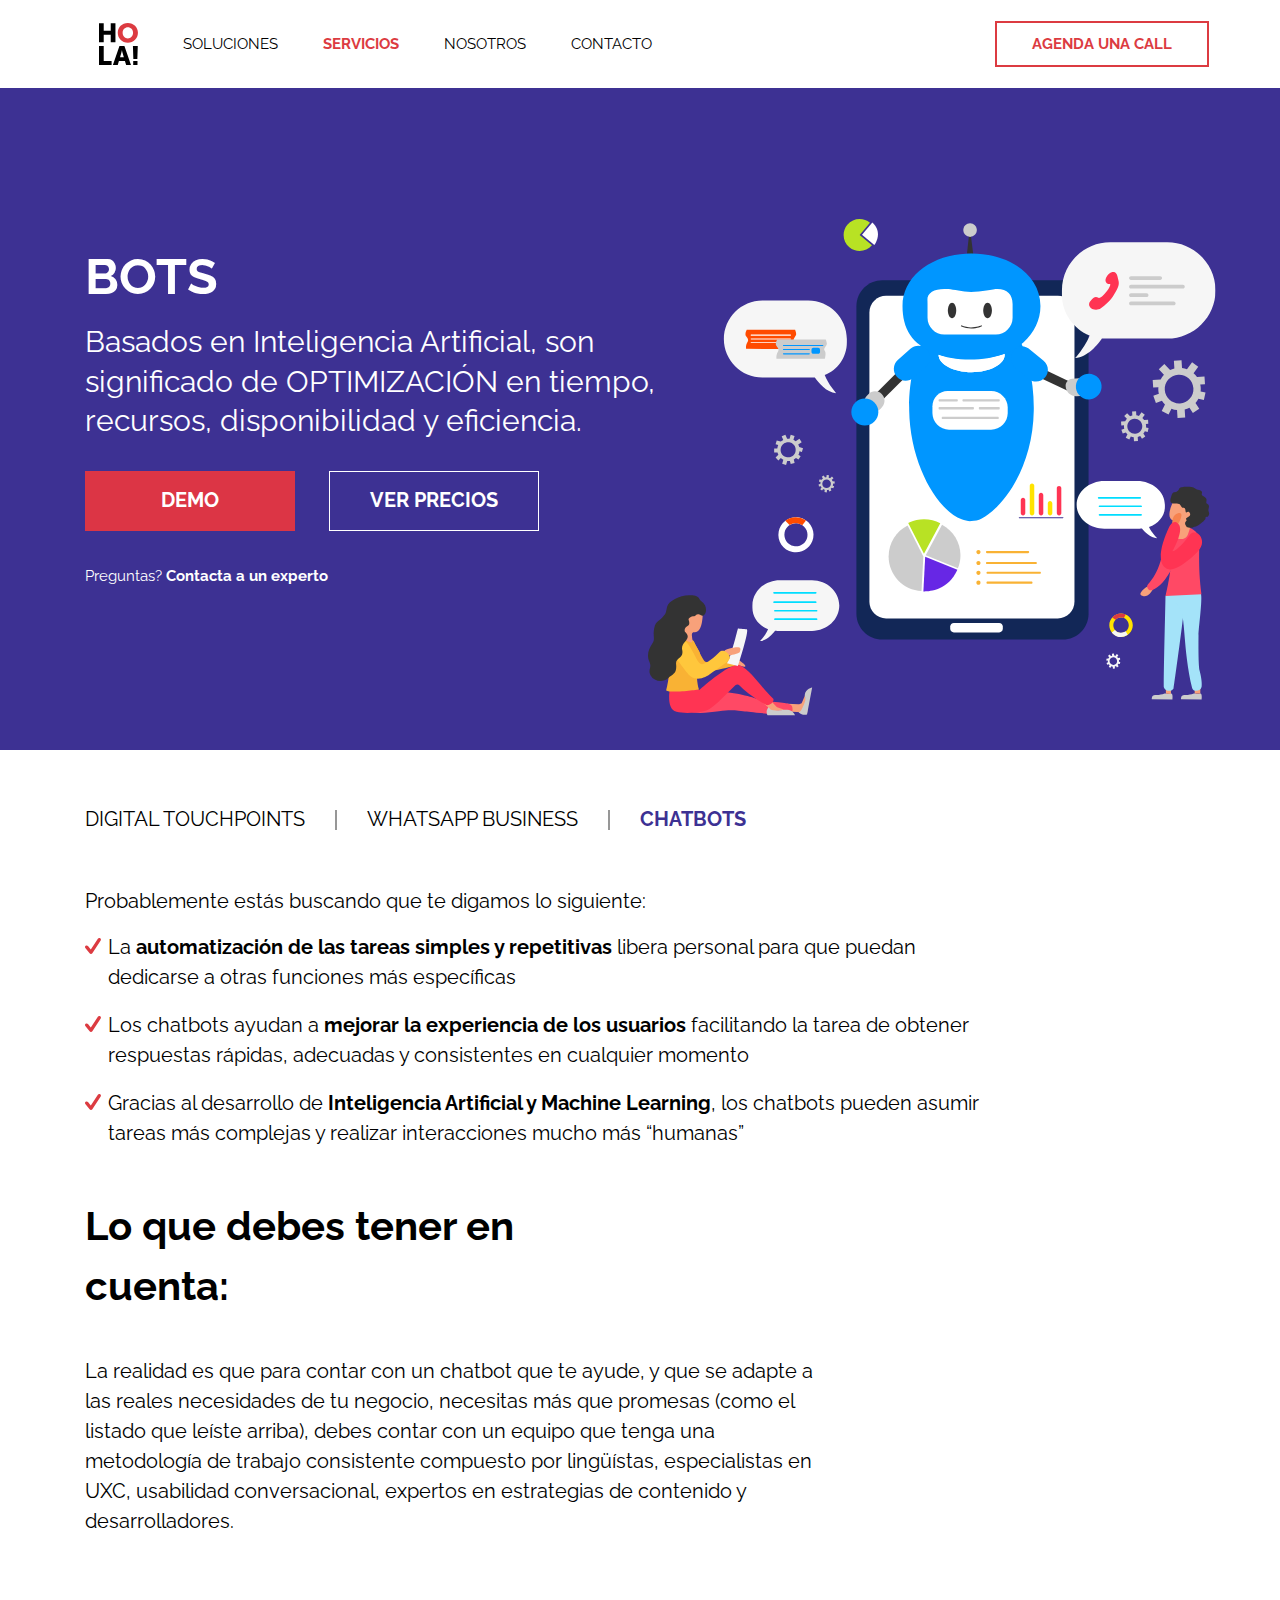
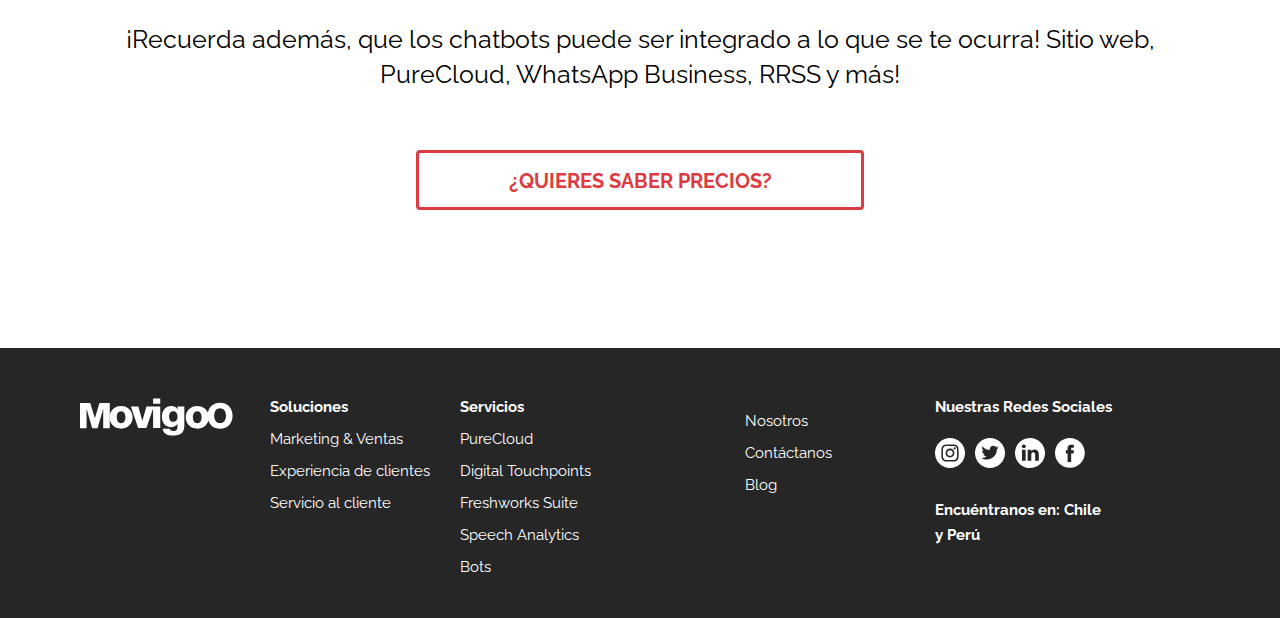
==== commit 05b7940b: "nuevos headers para pantallas de servicios, faltan las de soluciones" ====
--- a/chatbots.html
+++ b/chatbots.html
@@ -23,7 +23,7 @@
               </picture>
             </a>
             <div class="d-flex d-lg-none form-inline my-2 my-lg-0 btn_header">
-              <a href="https://calendly.com/movigoo" target="_blank" class="btn btn-outline-danger">AGENDA UNA CALL</a>
+              <a href="#" class="btn btn-outline-danger">AGENDA UNA CALL</a>
             </div>
             <button class="navbar-toggler" type="button" data-toggle="collapse" data-target="#navbarSupportedContent" aria-controls="navbarSupportedContent" aria-expanded="false" aria-label="Toggle navigation">
               <img src="images/menu-negro.svg" alt="Menu" class="img-fluid" id="img_menu">
@@ -84,7 +84,7 @@
                 </li>
               </ul>
               <div class="d-none d-lg-block form-inline my-2 my-lg-0 btn_header">
-                <a href="https://calendly.com/movigoo" target="_blank" class="btn btn-outline-danger">AGENDA UNA CALL</a>
+                <a href="#" class="btn btn-outline-danger">AGENDA UNA CALL</a>
               </div>
             </div>
           </nav>
@@ -92,28 +92,24 @@
       </div>
     </div>
   </header>
-  <section>
-    <article class="inicio_chatbots">
-      <div class="container">
-        <div class="row">
-          <div class="col-lg-12 content_header">
-            <div class="title_header">
-              <h1>Chatbots a tu medida</h1>
-            </div>
-            <div class="row">
-              <div class="col-lg-8 offset-lg-2 center_content">
-                <p>Los chatbots son significado de OPTIMIZACIÓN: tiempo, recursos, disponibilidad y eficiencia.</p>
-                <div class="box_buttons">
-                  <a href="contacto_demo.php" class="btn btn-danger">DEMO</a>
-                  <a href="contacto_precios.php" class="btn btn-outline-danger">VER PRECIOS</a>
-                </div>
-                <p class="txt_preg">Preguntas? <a href="#">Contacta a un experto</a></p>
-              </div>
-            </div>
-          </div>
+  <section class="header_nuevo header_bots">
+    <div class="container">
+      <div class="row">
+        <div class="col-12 col-sm-12 col-md-8 col-lg-7 title">
+          <h1 class="bold">BOTS</h1>
+          <h3>
+            Basados en Inteligencia Artificial, son significado de OPTIMIZACIÓN en tiempo, recursos, disponibilidad y eficiencia.
+          </h3>
+          <div class="box_buttons">
+            <a href="contacto_demo.php" class="btn btn-danger">DEMO</a>
+            <a href="contacto_precios.php" class="btn btn-outline-danger">VER PRECIOS</a>
+          </div>
+          <p>Preguntas? <a href="contacto.php">Contacta a un experto</a></p>
+        </div>
+        <div class="col-md-4 col-lg-5 imagen">
         </div>
       </div>
-    </article>
+    </div>
   </section>
   <section>
     <article class="text_chatbots">
--- a/css/estilos.css
+++ b/css/estilos.css
@@ -2232,6 +2232,263 @@
 
 #success button.close {
   line-height: 0.7; }
+
+.header_nuevo {
+  height: 662px;
+  overflow: hidden;
+  position: relative;
+  display: flex;
+  display: -ms-flexbox;
+  display: -webkit-flex;
+  flex-flow: row wrap;
+  -webkit-flex-flow: row wrap;
+  align-items: center;
+  -webkit-align-items: center; }
+  .header_nuevo .title {
+    color: white; }
+    .header_nuevo .title h1 {
+      font-size: 40px;
+      font-weight: 400;
+      color: #ffffff;
+      margin-bottom: 15px; }
+    .header_nuevo .title h1.bold {
+      font-size: 50px;
+      font-weight: 700;
+      line-height: 1.2; }
+    .header_nuevo .title h2 {
+      font-size: 50px;
+      font-weight: 700;
+      line-height: 1.2;
+      margin-bottom: 30px; }
+    .header_nuevo .title h3 {
+      font-size: 30px;
+      font-weight: 400;
+      line-height: 1.33;
+      margin-bottom: 30px; }
+    .header_nuevo .title p {
+      font-size: 15px;
+      line-height: 2;
+      font-weight: 400;
+      color: #ffffff;
+      margin: 0px; }
+      .header_nuevo .title p a {
+        color: white;
+        font-weight: 700; }
+    .header_nuevo .title .box_buttons {
+      margin-bottom: 30px; }
+      .header_nuevo .title .box_buttons .btn {
+        border-radius: 0;
+        font-size: 20px;
+        font-weight: 700;
+        min-height: 60px;
+        min-width: 210px; }
+      .header_nuevo .title .box_buttons .btn-danger {
+        margin-right: 30px; }
+        .header_nuevo .title .box_buttons .btn-danger:hover {
+          background-color: white;
+          border-color: white;
+          color: #dc3b41; }
+      .header_nuevo .title .box_buttons .btn-outline-danger {
+        border-color: white;
+        color: white; }
+        .header_nuevo .title .box_buttons .btn-outline-danger:hover {
+          border-color: #dc3b41; }
+    .header_nuevo .title figure img {
+      max-height: 81px; }
+
+.nosotros {
+  background: url("../images/nosotros-bg.svg") no-repeat;
+  background-position: center center;
+  -webkit-background-size: cover;
+  -moz-background-size: cover;
+  -o-background-size: cover;
+  background-size: cover; }
+  .nosotros:after {
+    content: "";
+    background: url("../images/nosotros.svg") no-repeat;
+    background-position: bottom right;
+    -webkit-background-size: cover;
+    -moz-background-size: cover;
+    -o-background-size: cover;
+    background-size: cover;
+    height: 236px;
+    width: 896px;
+    position: absolute;
+    bottom: 0px;
+    right: 0px; }
+
+.header_bots {
+  background-color: #3d3193; }
+  .header_bots:after {
+    content: "";
+    background: url("../images/bots.svg") no-repeat;
+    background-position: bottom right;
+    -webkit-background-size: cover;
+    -moz-background-size: cover;
+    -o-background-size: cover;
+    background-size: cover;
+    height: 497px;
+    width: 568px;
+    position: absolute;
+    bottom: 34px;
+    right: 5%; }
+
+.header_digtouch {
+  background-color: #7d00ff; }
+  .header_digtouch:after {
+    content: "";
+    background: url("../images/digital-touchpoints.svg") no-repeat;
+    background-position: bottom right;
+    -webkit-background-size: cover;
+    -moz-background-size: cover;
+    -o-background-size: cover;
+    background-size: cover;
+    height: 449px;
+    width: 475px;
+    position: absolute;
+    bottom: 34px;
+    right: 9%; }
+
+.header_freshworks {
+  background-color: #f9f9f9; }
+  .header_freshworks:after {
+    content: "";
+    background: url("../images/freshworks.svg") no-repeat;
+    background-position: bottom right;
+    -webkit-background-size: cover;
+    -moz-background-size: cover;
+    -o-background-size: cover;
+    background-size: cover;
+    height: 399px;
+    width: 539px;
+    position: absolute;
+    bottom: 34px;
+    right: 5%; }
+  .header_freshworks .title {
+    color: black; }
+    .header_freshworks .title h1 {
+      color: #dc3b41; }
+    .header_freshworks .title p {
+      color: black; }
+      .header_freshworks .title p a {
+        color: black; }
+    .header_freshworks .title .box_buttons .btn-danger:hover {
+      border-color: #dc3b41; }
+    .header_freshworks .title .box_buttons .btn-outline-danger {
+      border-color: #262626;
+      color: #262626; }
+      .header_freshworks .title .box_buttons .btn-outline-danger:hover {
+        background-color: #262626;
+        border-color: #262626;
+        color: #FFFFFF; }
+  .header_freshworks .imagen {
+    text-align: right; }
+    .header_freshworks .imagen figure {
+      margin-top: -35px; }
+      .header_freshworks .imagen figure img {
+        max-height: 46px; }
+
+.header_purecloud {
+  background-color: #f9f9f9; }
+  .header_purecloud:after {
+    content: "";
+    background: url("../images/purecloud.svg") no-repeat;
+    background-position: bottom right;
+    -webkit-background-size: cover;
+    -moz-background-size: cover;
+    -o-background-size: cover;
+    background-size: cover;
+    height: 381px;
+    width: 571px;
+    position: absolute;
+    bottom: 34px;
+    right: 5%; }
+  .header_purecloud .title {
+    color: black; }
+    .header_purecloud .title h1 {
+      color: black;
+      font-size: 50px;
+      font-weight: 700;
+      line-height: 1.2;
+      margin-bottom: 12px; }
+    .header_purecloud .title p {
+      color: black;
+      font-size: 20px;
+      line-height: 1.5;
+      margin-bottom: 11px; }
+      .header_purecloud .title p a {
+        color: black; }
+    .header_purecloud .title h3 {
+      font-size: 30px;
+      font-weight: 400;
+      line-height: 1.33;
+      margin-bottom: 30px; }
+    .header_purecloud .title .box_buttons .btn-danger:hover {
+      border-color: #dc3b41; }
+    .header_purecloud .title .box_buttons .btn-outline-danger {
+      border-color: #dc3b41;
+      color: #dc3b41; }
+      .header_purecloud .title .box_buttons .btn-outline-danger:hover {
+        background-color: #dc3b41;
+        border-color: #dc3b41;
+        color: #FFFFFF; }
+  .header_purecloud .imagen {
+    text-align: right; }
+    .header_purecloud .imagen figure {
+      margin-top: -35px; }
+      .header_purecloud .imagen figure img {
+        max-height: 46px; }
+
+.header_sa {
+  background-color: #fb5e49; }
+  .header_sa:after {
+    content: "";
+    background: url("../images/speech-analytics-header.svg") no-repeat;
+    background-position: bottom right;
+    -webkit-background-size: cover;
+    -moz-background-size: cover;
+    -o-background-size: cover;
+    background-size: cover;
+    height: 381px;
+    width: 570px;
+    position: absolute;
+    bottom: 34px;
+    right: 5%; }
+  .header_sa .title {
+    color: white; }
+    .header_sa .title h1 {
+      color: white;
+      font-size: 50px;
+      font-weight: 700;
+      line-height: 1.2;
+      margin-bottom: 12px; }
+    .header_sa .title p {
+      color: white;
+      font-size: 20px;
+      line-height: 1.5;
+      margin-bottom: 11px; }
+      .header_sa .title p a {
+        color: white; }
+    .header_sa .title h3 {
+      font-size: 30px;
+      font-weight: 400;
+      line-height: 1.33;
+      margin-bottom: 30px; }
+    .header_sa .title .box_buttons .btn-danger {
+      background-color: white;
+      border-color: white;
+      color: #fb5e49; }
+      .header_sa .title .box_buttons .btn-danger:hover {
+        background-color: #fb5e49;
+        border-color: white;
+        color: white; }
+    .header_sa .title .box_buttons .btn-outline-danger {
+      border-color: white;
+      color: white; }
+      .header_sa .title .box_buttons .btn-outline-danger:hover {
+        background-color: white;
+        border-color: white;
+        color: #fb5e49; }
 
 @media screen and (max-width: 576px) {
   .header_internas {
@@ -3153,7 +3410,90 @@
     align-items: center;
     -webkit-align-items: center;
     justify-content: center;
-    -webkit-justify-content: center; } }
+    -webkit-justify-content: center; }
+  .header_nuevo .title {
+    padding: 0px 25px;
+    text-align: center; }
+    .header_nuevo .title h1 {
+      font-size: 24px; }
+    .header_nuevo .title h2 {
+      font-size: 35px; }
+    .header_nuevo .title h3 {
+      font-size: 22px; }
+    .header_nuevo .title .box_buttons .btn {
+      display: block;
+      font-size: 15px;
+      line-height: normal;
+      height: 45px;
+      min-height: auto;
+      margin: 0 auto 20px !important;
+      width: 182px; }
+    .header_nuevo .title .box_buttons .btn-danger {
+      margin-right: 0px;
+      margin-bottom: 20px; }
+    .header_nuevo .title figure img {
+      max-height: 60px; }
+  .nosotros {
+    background: transparent;
+    background-color: #dc3b41; }
+    .nosotros:after {
+      display: none; }
+  .header_bots:after {
+    display: none; }
+  .header_digtouch:after {
+    display: none; }
+  .header_freshworks .row {
+    flex-direction: column-reverse; }
+  .header_freshworks .imagen {
+    text-align: center; }
+    .header_freshworks .imagen figure {
+      margin-bottom: 28px; }
+      .header_freshworks .imagen figure img {
+        max-height: 32px; }
+  .header_freshworks .title {
+    text-align: center; }
+    .header_freshworks .title h1 {
+      font-size: 35px !important;
+      line-height: normal !important;
+      margin-bottom: 20px; }
+    .header_freshworks .title h3 {
+      font-size: 20px;
+      line-height: 1.15; }
+  .header_freshworks:after {
+    display: none; }
+  .header_purecloud .row {
+    flex-direction: column-reverse; }
+  .header_purecloud .imagen {
+    text-align: center; }
+    .header_purecloud .imagen figure {
+      margin-bottom: 28px; }
+      .header_purecloud .imagen figure img {
+        max-height: 32px; }
+  .header_purecloud .title {
+    text-align: center; }
+    .header_purecloud .title p {
+      font-size: 15px;
+      line-height: 2; }
+    .header_purecloud .title h1 {
+      font-size: 35px !important;
+      line-height: normal !important;
+      margin-bottom: 20px; }
+    .header_purecloud .title h3 {
+      font-size: 20px;
+      line-height: 1.5; }
+  .header_purecloud:after {
+    display: none; }
+  .header_sa .title h1 {
+    font-size: 35px;
+    line-height: normal; }
+  .header_sa .title h3 {
+    font-size: 20px;
+    line-height: 1.15; }
+  .header_sa .title p {
+    font-size: 15px;
+    line-height: 2; }
+  .header_sa:after {
+    display: none; } }
 
 @media screen and (max-width: 359px) {
   header .btn_header a {
@@ -3178,7 +3518,9 @@
     .footer_internas .redes .destock {
       margin-right: 0px; }
   .list_whatsapp .text .text_title {
-    margin-right: 0px; } }
+    margin-right: 0px; }
+  .header_nuevo .title .box_buttons .btn {
+    display: block; } }
 
 @media screen and (min-width: 768px) and (max-width: 991px) {
   header {
@@ -3345,7 +3687,39 @@
   .inicio_chatbots .content_header .center_content .box_buttons .btn-danger {
     margin-bottom: 0px !important; }
   #speech_analytics .title .box_buttons .btn-danger {
-    margin-bottom: 0px !important; } }
+    margin-bottom: 0px !important; }
+  .header_nuevo .title h1 {
+    font-size: 28px; }
+  .header_nuevo .title h2 {
+    font-size: 40px; }
+  .header_nuevo .title h3 {
+    font-size: 24px; }
+  .header_nuevo .title .box_buttons .btn {
+    min-width: 177px; }
+  .nosotros:after {
+    height: 160px;
+    width: 607px; }
+  .header_bots:after {
+    height: 325px;
+    width: 371px; }
+  .header_digtouch:after {
+    bottom: 5%;
+    height: 300px;
+    right: 2%;
+    width: 317px; }
+  .header_freshworks:after {
+    height: 259px;
+    width: 350px; }
+  .header_freshworks .imagen figure {
+    margin-top: 0px; }
+  .header_purecloud:after {
+    height: 235px;
+    width: 352px; }
+  .header_purecloud .imagen figure {
+    margin-top: 0px; }
+  .header_sa:after {
+    height: 205px;
+    width: 307px; } }
 
 @media screen and (max-width: 991px) {
   header .menu {
@@ -3655,7 +4029,26 @@
     background-size: cover; }
   footer .info {
     text-align: left;
-    font-size: 14px; } }
+    font-size: 14px; }
+  .nosotros:after {
+    height: 180px;
+    width: 683px; }
+  .header_bots:after {
+    height: 420px;
+    width: 480px; }
+  .header_digtouch:after {
+    height: 400px;
+    width: 423px;
+    right: 4%; }
+  .header_freshworks:after {
+    height: 333px;
+    width: 450px; }
+  .header_purecloud:after {
+    height: 325px;
+    width: 487px; }
+  .header_sa:after {
+    height: 300px;
+    width: 450px; } }
 
 @media screen and (min-width: 1200px) and (max-width: 1399px) {
   #home .right_content .sidenav .item_menu {
@@ -3733,3 +4126,7 @@
     max-width: 20%; }
   .like_movigoo .clientes_box.offset-lg-1 {
     margin-left: 12.5% !important; } }
+
+@media screen and (min-width: 1440px) {
+  .header_nuevo:after {
+    right: 15%; } }
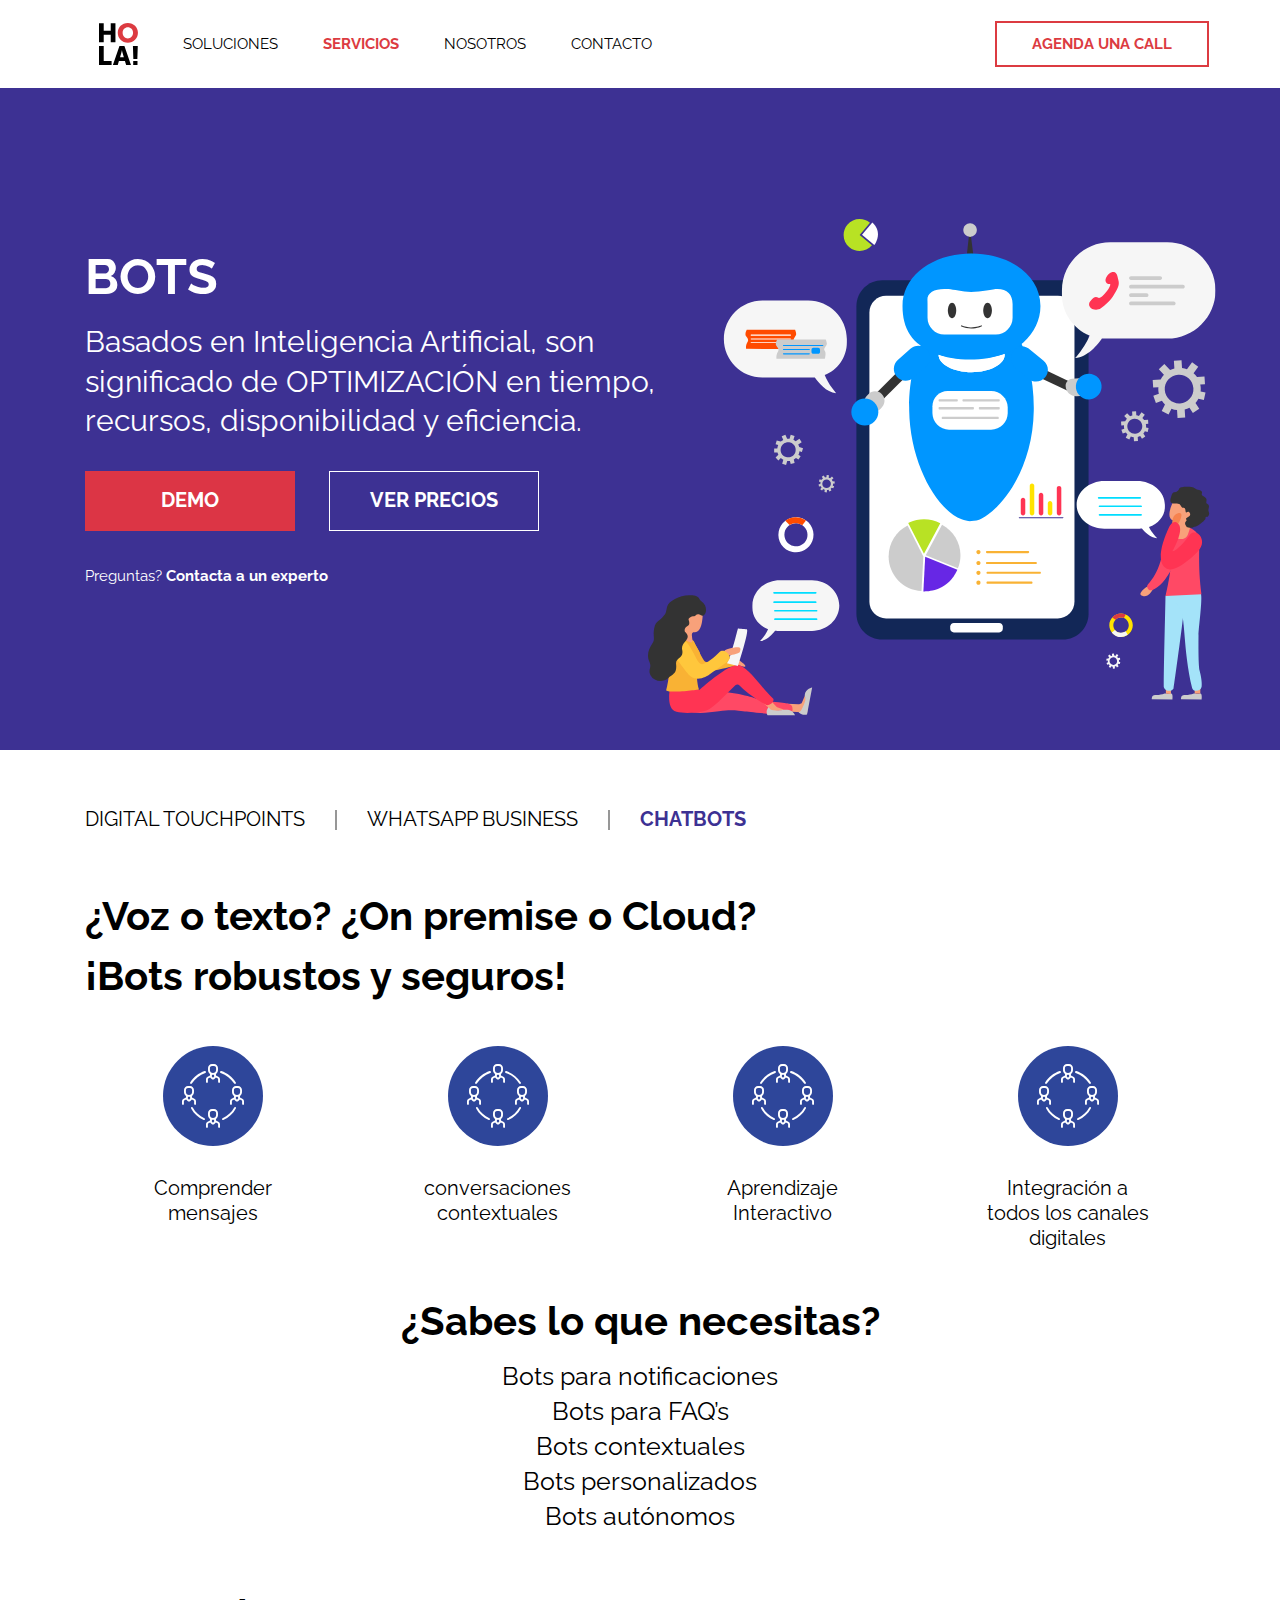
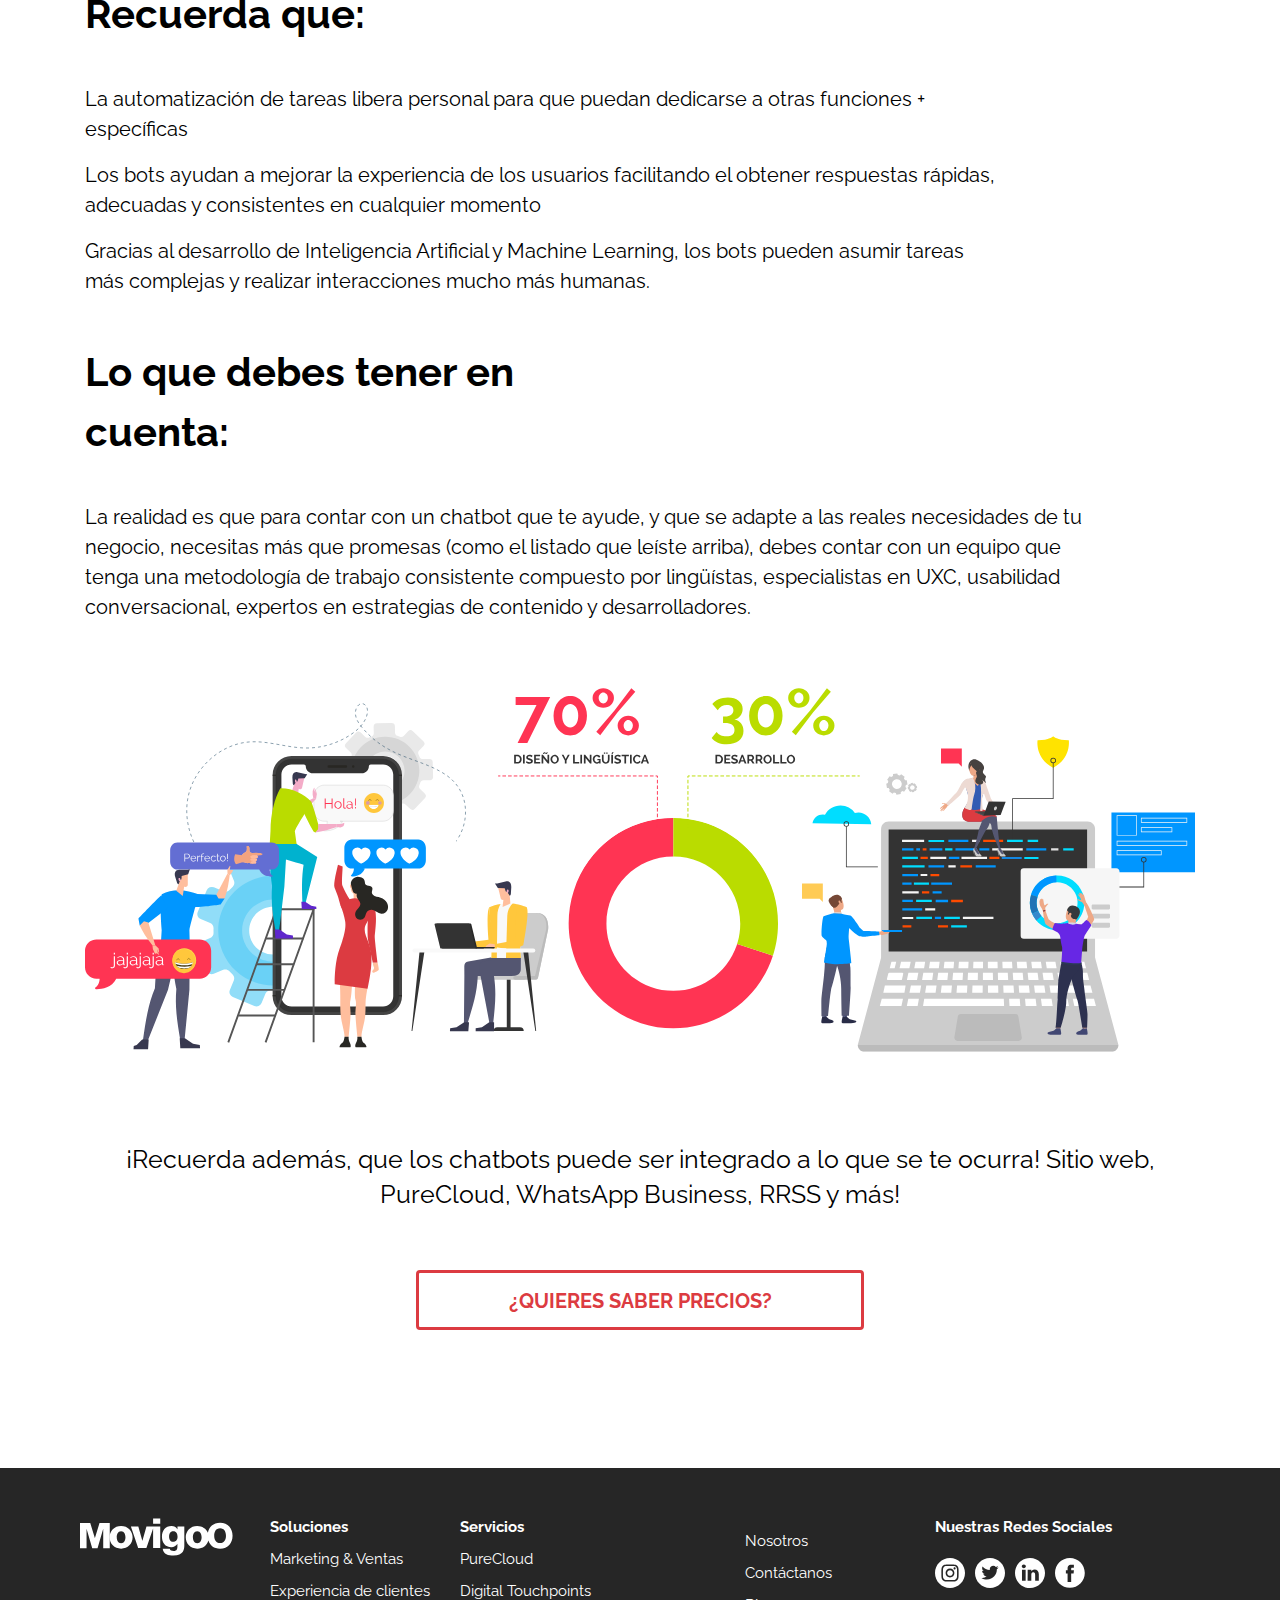
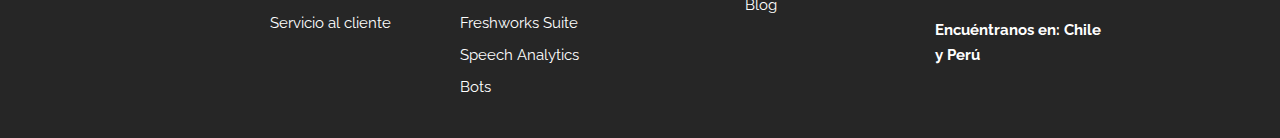
==== commit 0690b2ea: "chatbox page" ====
--- a/chatbots.html
+++ b/chatbots.html
@@ -23,7 +23,7 @@
               </picture>
             </a>
             <div class="d-flex d-lg-none form-inline my-2 my-lg-0 btn_header">
-              <a href="#" class="btn btn-outline-danger">AGENDA UNA CALL</a>
+              <a href="https://calendly.com/movigoo" target="_blank" class="btn btn-outline-danger">AGENDA UNA CALL</a>
             </div>
             <button class="navbar-toggler" type="button" data-toggle="collapse" data-target="#navbarSupportedContent" aria-controls="navbarSupportedContent" aria-expanded="false" aria-label="Toggle navigation">
               <img src="images/menu-negro.svg" alt="Menu" class="img-fluid" id="img_menu">
@@ -84,7 +84,7 @@
                 </li>
               </ul>
               <div class="d-none d-lg-block form-inline my-2 my-lg-0 btn_header">
-                <a href="#" class="btn btn-outline-danger">AGENDA UNA CALL</a>
+                <a href="https://calendly.com/movigoo" target="_blank" class="btn btn-outline-danger">AGENDA UNA CALL</a>
               </div>
             </div>
           </nav>
@@ -112,45 +112,95 @@
     </div>
   </section>
   <section>
+      <article class="text_chatbots">
+        <div class="container">
+          <div class="row">
+            <div class="col-lg-12 col-12 box">
+              <ul>
+                <li>
+                  <a href="digital_touchpoints.html">
+                    Digital Touchpoints
+                  </a>
+                </li>
+                <li>
+                  <a href="whatsapp_business.html">
+                    WhatsApp Business
+                  </a>
+                </li>
+                <li>
+                  <a href="chatbots.html" class="active">
+                    Chatbots
+                  </a>
+                </li>
+              </ul>
+            </div>
+          </div>
+        </div>
+      </article>
+  </section>
+  <section class="chatbox_contenido">
+    <div class="container">
+      <div class="row">
+        <div class="col-lg-12 item">
+          <p class="text-center">
+            ¿Voz o texto? ¿On premise o Cloud? ¡Bots robustos y seguros!
+          </p>
+        </div>
+      </div>
+      <div class="row">
+        <div class="col-6 col-md-6 col-lg-3 icono_sobre_img">
+          <figure><img src="images/des-organizacional.svg" alt="des-organizacional" class="img-fluid"></figure>
+          <p>
+            Comprender mensajes              
+          </p>
+        </div>
+        <div class="col-6 col-md-6 col-lg-3 icono_sobre_img">
+          <figure><img src="images/des-organizacional.svg" alt="des-organizacional" class="img-fluid"></figure>
+          <p>
+            conversaciones contextuales
+          </p>
+        </div>
+        <div class="col-6 col-md-6 col-lg-3 icono_sobre_img">
+          <figure><img src="images/des-organizacional.svg" alt="des-organizacional" class="img-fluid"></figure>
+          <p>
+            Aprendizaje Interactivo
+          </p>
+        </div>
+        <div class="col-6 col-md-6 col-lg-3 icono_sobre_img">
+          <figure><img src="images/des-organizacional.svg" alt="des-organizacional" class="img-fluid"></figure>
+          <p>
+            Integración a todos los canales digitales
+          </p>
+        </div>
+      </div>
+      <div class="row">
+        <div class="col-lg-12 text-center texto_bajo">
+          <h3>¿Sabes lo que necesitas?</h3>
+          <p>Bots para notificaciones</p>
+          <p> Bots para FAQ’s</p>
+          <p> Bots contextuales</p> 
+          <p> Bots personalizados</p> 
+          <p> Bots autónomos </p>
+        </div>
+      </div>
+    </div>
+  </section>
+  <section>
     <article class="text_chatbots">
       <div class="container">
         <div class="row">
-          <div class="col-lg-12 col-12 box">
-            <ul>
-              <li>
-                <a href="digital_touchpoints.html">
-                  Digital Touchpoints
-                </a>
-              </li>
-              <li>
-                <a href="whatsapp_business.html">
-                  WhatsApp Business
-                </a>
-              </li>
-              <li>
-                <a href="chatbots.html" class="active">
-                  Chatbots
-                </a>
-              </li>
-            </ul>
-          </div>
           <div class="col-lg-12 col-xl-10 text">
-            <p>Probablemente estás buscando que te digamos lo siguiente:   </p>
-            <ul class="chatbots_list">
-              <li class="check">
-                La <b>automatización de las tareas simples y repetitivas</b> libera personal para que puedan dedicarse a otras funciones más específicas
-              </li>
-              <li class="check">
-                Los chatbots ayudan a <b>mejorar la experiencia de los usuarios</b> facilitando la tarea de obtener respuestas rápidas, adecuadas y consistentes en cualquier momento
-              </li>
-              <li class="check">
-                Gracias al desarrollo de <b>Inteligencia Artificial y Machine Learning</b>, los chatbots pueden asumir tareas más complejas y realizar interacciones mucho más “humanas”
-              </li>
-            </ul>
-          </div>
-          <div class="col-lg-10 col-xl-8 text">
+            <p class="title_box">Recuerda que:  </p>
+            <p>La automatización de tareas libera personal para que puedan dedicarse a otras funciones + específicas</p>
+            <p>Los bots ayudan a mejorar la experiencia de los usuarios facilitando el obtener respuestas rápidas, adecuadas y consistentes en cualquier momento</p>
+            <p>Gracias al desarrollo de Inteligencia Artificial y Machine Learning, los bots pueden asumir tareas más complejas y realizar interacciones mucho más humanas.</p>
+          </div>
+          <div class="col-lg-10 col-xl-11 text">
             <p class="title_box">Lo que debes tener en cuenta:</p>
             <p>La realidad es que para contar con un chatbot que te ayude, y que se adapte a las reales necesidades de tu negocio, necesitas más que promesas (como el listado que leíste arriba), debes contar con un equipo que tenga una metodología de trabajo consistente compuesto por lingüístas, especialistas en UXC, usabilidad conversacional, expertos en estrategias de contenido y desarrolladores. </p>
+          </div>
+          <div class="col-lg-12 imagen" >
+            <img src="images/group-510-chatbox.svg" alt="img-fluid">
           </div>
           <div class="col-lg-12 col-xl-12 text_precios">
             <p>¡Recuerda además, que los chatbots puede ser integrado a lo que se te ocurra! Sitio web, PureCloud, WhatsApp Business, RRSS y más!</p>
--- a/css/estilos.css
+++ b/css/estilos.css
@@ -1109,7 +1109,7 @@
   line-height: 1.5;
   color: #000000;
   margin: 30px 0px 40px;
-  margin-right: 200px; }
+  margin-right: 440px; }
 
 .text_chatbots .text ul {
   margin-left: 23px; }
@@ -1118,6 +1118,12 @@
     font-size: 20px;
     line-height: 1.5;
     margin-bottom: 18px; }
+
+.text_chatbots .imagen {
+  margin-top: 30px; }
+  .text_chatbots .imagen img {
+    width: 100%;
+    height: 404px; }
 
 .text_chatbots .text_precios {
   margin-top: 70px; }
@@ -1153,6 +1159,45 @@
       border-radius: none !important; }
       .text_chatbots .text_precios .box_buttons .precio_button:hover {
         color: #FFF; }
+
+.chatbox_contenido .item p {
+  font-size: 40px;
+  font-weight: bold;
+  line-height: 1.5;
+  text-align: initial !important;
+  margin-right: 335px;
+  margin-bottom: 40px; }
+
+.chatbox_contenido .item p.txt_grande {
+  font-size: 25px;
+  line-height: 1.4;
+  margin-bottom: 65px; }
+
+.chatbox_contenido .texto_bajo {
+  padding-bottom: 20px; }
+  .chatbox_contenido .texto_bajo h3 {
+    font-size: 40px;
+    font-weight: bold;
+    line-height: 1.5;
+    text-align: center;
+    margin-top: 40px; }
+  .chatbox_contenido .texto_bajo p {
+    font-size: 25px;
+    line-height: 1.4;
+    text-align: center;
+    margin: 0px; }
+
+.chatbox_contenido .icono_sobre_img {
+  text-align: center; }
+  .chatbox_contenido .icono_sobre_img figure {
+    margin-bottom: 30px; }
+    .chatbox_contenido .icono_sobre_img figure img {
+      max-height: 100px; }
+  .chatbox_contenido .icono_sobre_img p {
+    font-size: 20px;
+    line-height: 1.25;
+    margin: 0 auto;
+    width: 175px; }
 
 #planes_pure_cloud {
   background-color: #f9f9f9;
@@ -2123,7 +2168,7 @@
         text-transform: uppercase;
         text-decoration: none; }
       .text_whatsapp .box ul li .active {
-        color: #262626;
+        color: #00dc87;
         font-weight: 700; }
 
 .text_whatsapp .text p {
@@ -2489,6 +2534,130 @@
         background-color: white;
         border-color: white;
         color: #fb5e49; }
+
+.header_ws {
+  background-color: #00dc87; }
+  .header_ws:after {
+    content: "";
+    background: url("../images/whatsapp.svg") no-repeat;
+    background-position: bottom right;
+    -webkit-background-size: cover;
+    -moz-background-size: cover;
+    -o-background-size: cover;
+    background-size: cover;
+    height: 560px;
+    width: 426px;
+    position: absolute;
+    bottom: 34px;
+    right: 5%; }
+  .header_ws .title {
+    color: white; }
+    .header_ws .title h1 {
+      color: white;
+      font-size: 50px;
+      font-weight: 700;
+      line-height: 1.2;
+      margin-bottom: 12px; }
+    .header_ws .title p {
+      color: white;
+      font-size: 20px;
+      line-height: 1.5;
+      margin-bottom: 11px; }
+      .header_ws .title p a {
+        color: white; }
+    .header_ws .title h3 {
+      font-size: 30px;
+      font-weight: 400;
+      line-height: 1.33;
+      margin-bottom: 30px; }
+    .header_ws .title .box_buttons .btn-outline-danger:hover {
+      background-color: white;
+      border-color: white;
+      color: #dc3b41; }
+
+.header_mrk {
+  background-color: #ff3453; }
+  .header_mrk:after {
+    content: "";
+    background: url("../images/mktyventas.svg") no-repeat;
+    background-position: bottom right;
+    -webkit-background-size: cover;
+    -moz-background-size: cover;
+    -o-background-size: cover;
+    background-size: cover;
+    height: 377px;
+    width: 528px;
+    position: absolute;
+    bottom: 34px;
+    right: 5%; }
+  .header_mrk .title h1 {
+    font-size: 70px !important;
+    font-weight: 700 !important;
+    color: #ffffff; }
+  .header_mrk .title p {
+    font-size: 20px;
+    line-height: 1.5;
+    color: #ffffff;
+    margin: 0px;
+    padding-top: 20px; }
+    .header_mrk .title p .dark {
+      font-weight: 700; }
+
+.header_clientes {
+  background-color: #6727e5; }
+  .header_clientes:after {
+    content: "";
+    background: url("../images/experiencia-clientes.svg") no-repeat;
+    background-position: bottom right;
+    -webkit-background-size: cover;
+    -moz-background-size: cover;
+    -o-background-size: cover;
+    background-size: cover;
+    height: 380px;
+    width: 477px;
+    position: absolute;
+    bottom: 34px;
+    right: 5%; }
+  .header_clientes .title h1 {
+    font-size: 70px !important;
+    font-weight: 700 !important;
+    color: #ffffff; }
+  .header_clientes .title p {
+    font-size: 20px;
+    line-height: 1.5;
+    color: #ffffff;
+    margin: 0px;
+    padding-top: 20px; }
+    .header_clientes .title p .dark {
+      font-weight: 700; }
+
+.header_serv {
+  background-color: #0096ff; }
+  .header_serv:after {
+    content: "";
+    background: url("../images/servicio-cliente.svg") no-repeat;
+    background-position: bottom right;
+    -webkit-background-size: cover;
+    -moz-background-size: cover;
+    -o-background-size: cover;
+    background-size: cover;
+    height: 437px;
+    width: 357px;
+    position: absolute;
+    bottom: 34px;
+    right: 5%; }
+  .header_serv .title h1 {
+    font-size: 70px !important;
+    font-weight: 700 !important;
+    color: #ffffff; }
+  .header_serv .title p {
+    font-size: 20px;
+    line-height: 1.5;
+    color: #ffffff;
+    margin: 0px;
+    padding-top: 20px; }
+    .header_serv .title p .dark {
+      font-weight: 700; }
 
 @media screen and (max-width: 576px) {
   .header_internas {
@@ -2801,7 +2970,8 @@
     .text_chatbots .text .title_box {
       font-size: 18px;
       margin-right: 0px;
-      padding: 0px; }
+      padding-bottom: 10px;
+      margin: 0px; }
     .text_chatbots .text ul {
       list-style: none; }
       .text_chatbots .text ul li a {
@@ -2822,6 +2992,11 @@
         width: 308px;
         height: 45px;
         font-size: 15px; }
+  .text_chatbots .imagen {
+    margin-top: 30px; }
+    .text_chatbots .imagen img {
+      width: 100%;
+      height: auto; }
   #pureCloudContent .titulo {
     margin-bottom: 20px; }
     #pureCloudContent .titulo h1 {
@@ -3016,7 +3191,26 @@
     -webkit-background-size: cover;
     -moz-background-size: cover;
     -o-background-size: cover;
-    background-size: cover; } }
+    background-size: cover; }
+  .chatbox_contenido .item p {
+    font-size: 18px;
+    margin-right: 0px;
+    margin-bottom: 30px; }
+  .chatbox_contenido .texto_bajo {
+    padding-bottom: 20px; }
+    .chatbox_contenido .texto_bajo h3 {
+      font-size: 18px;
+      margin-top: 10px; }
+    .chatbox_contenido .texto_bajo p {
+      font-size: 15px; }
+  .chatbox_contenido .icono_sobre_img {
+    margin-bottom: 15px; }
+    .chatbox_contenido .icono_sobre_img figure {
+      margin-bottom: 0px; }
+      .chatbox_contenido .icono_sobre_img figure img {
+        max-height: 100px; }
+    .chatbox_contenido .icono_sobre_img p {
+      font-size: 15px; } }
 
 @media screen and (max-height: 450px) {
   .sidenav {
@@ -3227,6 +3421,30 @@
   .text_chatbots .text ul li {
     font-size: 15px;
     line-height: 1.53; }
+  .text_chatbots .imagen {
+    margin-top: 30px; }
+    .text_chatbots .imagen img {
+      width: 100%;
+      height: auto; }
+  .chatbox_contenido .item p {
+    font-size: 18px;
+    margin-right: 0px;
+    margin-bottom: 30px; }
+  .chatbox_contenido .texto_bajo {
+    padding-bottom: 20px; }
+    .chatbox_contenido .texto_bajo h3 {
+      font-size: 18px;
+      margin-top: 10px; }
+    .chatbox_contenido .texto_bajo p {
+      font-size: 15px; }
+  .chatbox_contenido .icono_sobre_img {
+    margin-bottom: 15px; }
+    .chatbox_contenido .icono_sobre_img figure {
+      margin-bottom: 0px; }
+      .chatbox_contenido .icono_sobre_img figure img {
+        max-height: 100px; }
+    .chatbox_contenido .icono_sobre_img p {
+      font-size: 15px; }
   #freshworks .top_header figure img {
     max-height: 32px; }
   #freshworks .top_header h1 {
@@ -3493,6 +3711,47 @@
     font-size: 15px;
     line-height: 2; }
   .header_sa:after {
+    display: none; }
+  .header_ws .title h1 {
+    font-size: 35px;
+    line-height: normal; }
+  .header_ws .title h3 {
+    font-size: 20px;
+    line-height: 1.15; }
+  .header_ws .title p {
+    font-size: 15px;
+    line-height: 2; }
+  .header_ws:after {
+    display: none; }
+  .header_mrk .title {
+    text-align: left; }
+    .header_mrk .title h1 {
+      font-size: 45px !important;
+      line-height: normal; }
+    .header_mrk .title p {
+      font-size: 15px;
+      line-height: 2; }
+  .header_mrk:after {
+    display: none; }
+  .header_clientes .title {
+    text-align: left; }
+    .header_clientes .title h1 {
+      font-size: 45px !important;
+      line-height: normal; }
+    .header_clientes .title p {
+      font-size: 15px;
+      line-height: 2; }
+  .header_clientes:after {
+    display: none; }
+  .header_serv .title {
+    text-align: left; }
+    .header_serv .title h1 {
+      font-size: 45px !important;
+      line-height: normal; }
+    .header_serv .title p {
+      font-size: 15px;
+      line-height: 23px; }
+  .header_serv:after {
     display: none; } }
 
 @media screen and (max-width: 359px) {
@@ -3719,7 +3978,19 @@
     margin-top: 0px; }
   .header_sa:after {
     height: 205px;
-    width: 307px; } }
+    width: 307px; }
+  .header_ws:after {
+    height: 450px;
+    width: 342px; }
+  .header_mrk:after {
+    height: 207px;
+    width: 290px; }
+  .header_clientes:after {
+    height: 207px;
+    width: 260px; }
+  .header_serv:after {
+    height: 318px;
+    width: 260px; } }
 
 @media screen and (max-width: 991px) {
   header .menu {
@@ -4048,7 +4319,13 @@
     width: 487px; }
   .header_sa:after {
     height: 300px;
-    width: 450px; } }
+    width: 450px; }
+  .header_mrk:after {
+    height: 250px;
+    width: 350px; }
+  .header_clientes:after {
+    height: 250px;
+    width: 314px; } }
 
 @media screen and (min-width: 1200px) and (max-width: 1399px) {
   #home .right_content .sidenav .item_menu {
@@ -4086,7 +4363,13 @@
     #contacto_demo .right_content h3 {
       font-size: 20px; }
     #contacto_demo .right_content .controls .text-danger {
-      margin-bottom: 0rem; } }
+      margin-bottom: 0rem; }
+  .header_mrk:after {
+    height: 325px;
+    width: 455px; }
+  .header_clientes:after {
+    height: 325px;
+    width: 408px; } }
 
 @media screen and (max-height: 767px) {
   main {
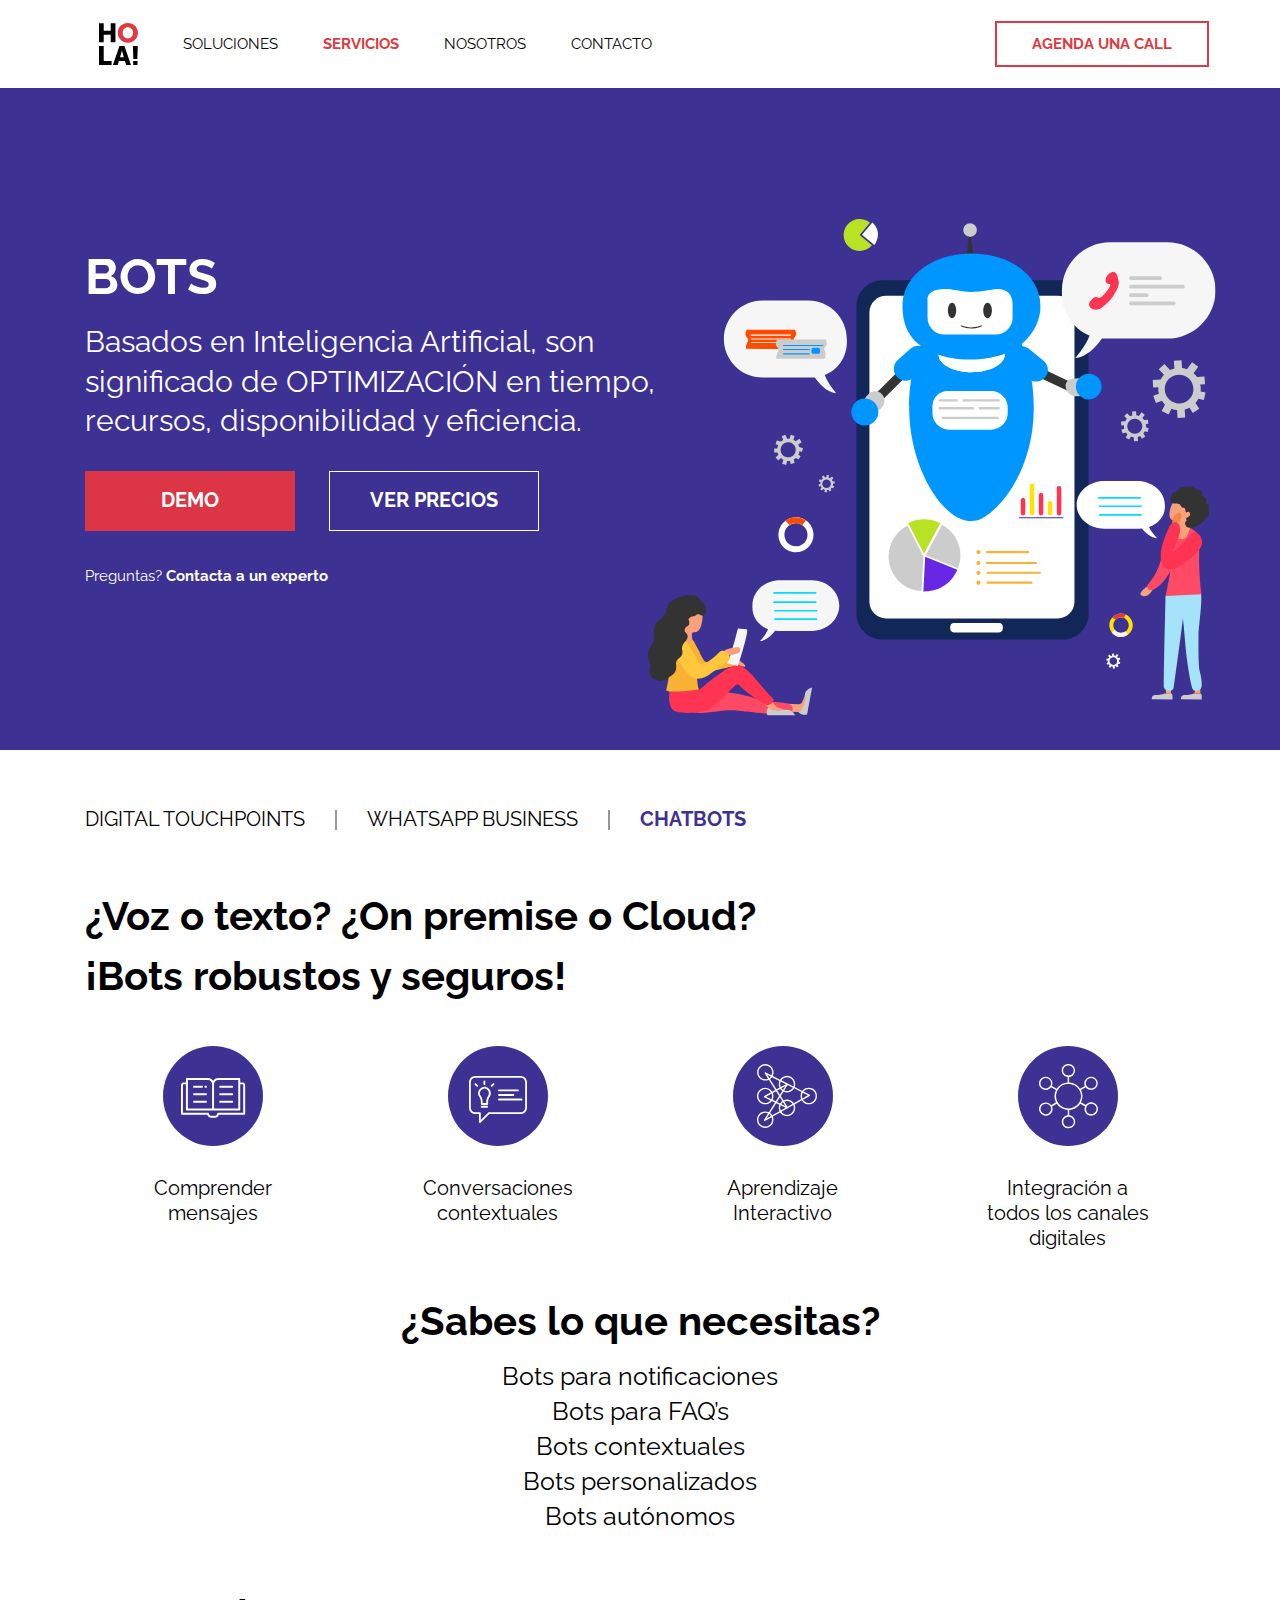
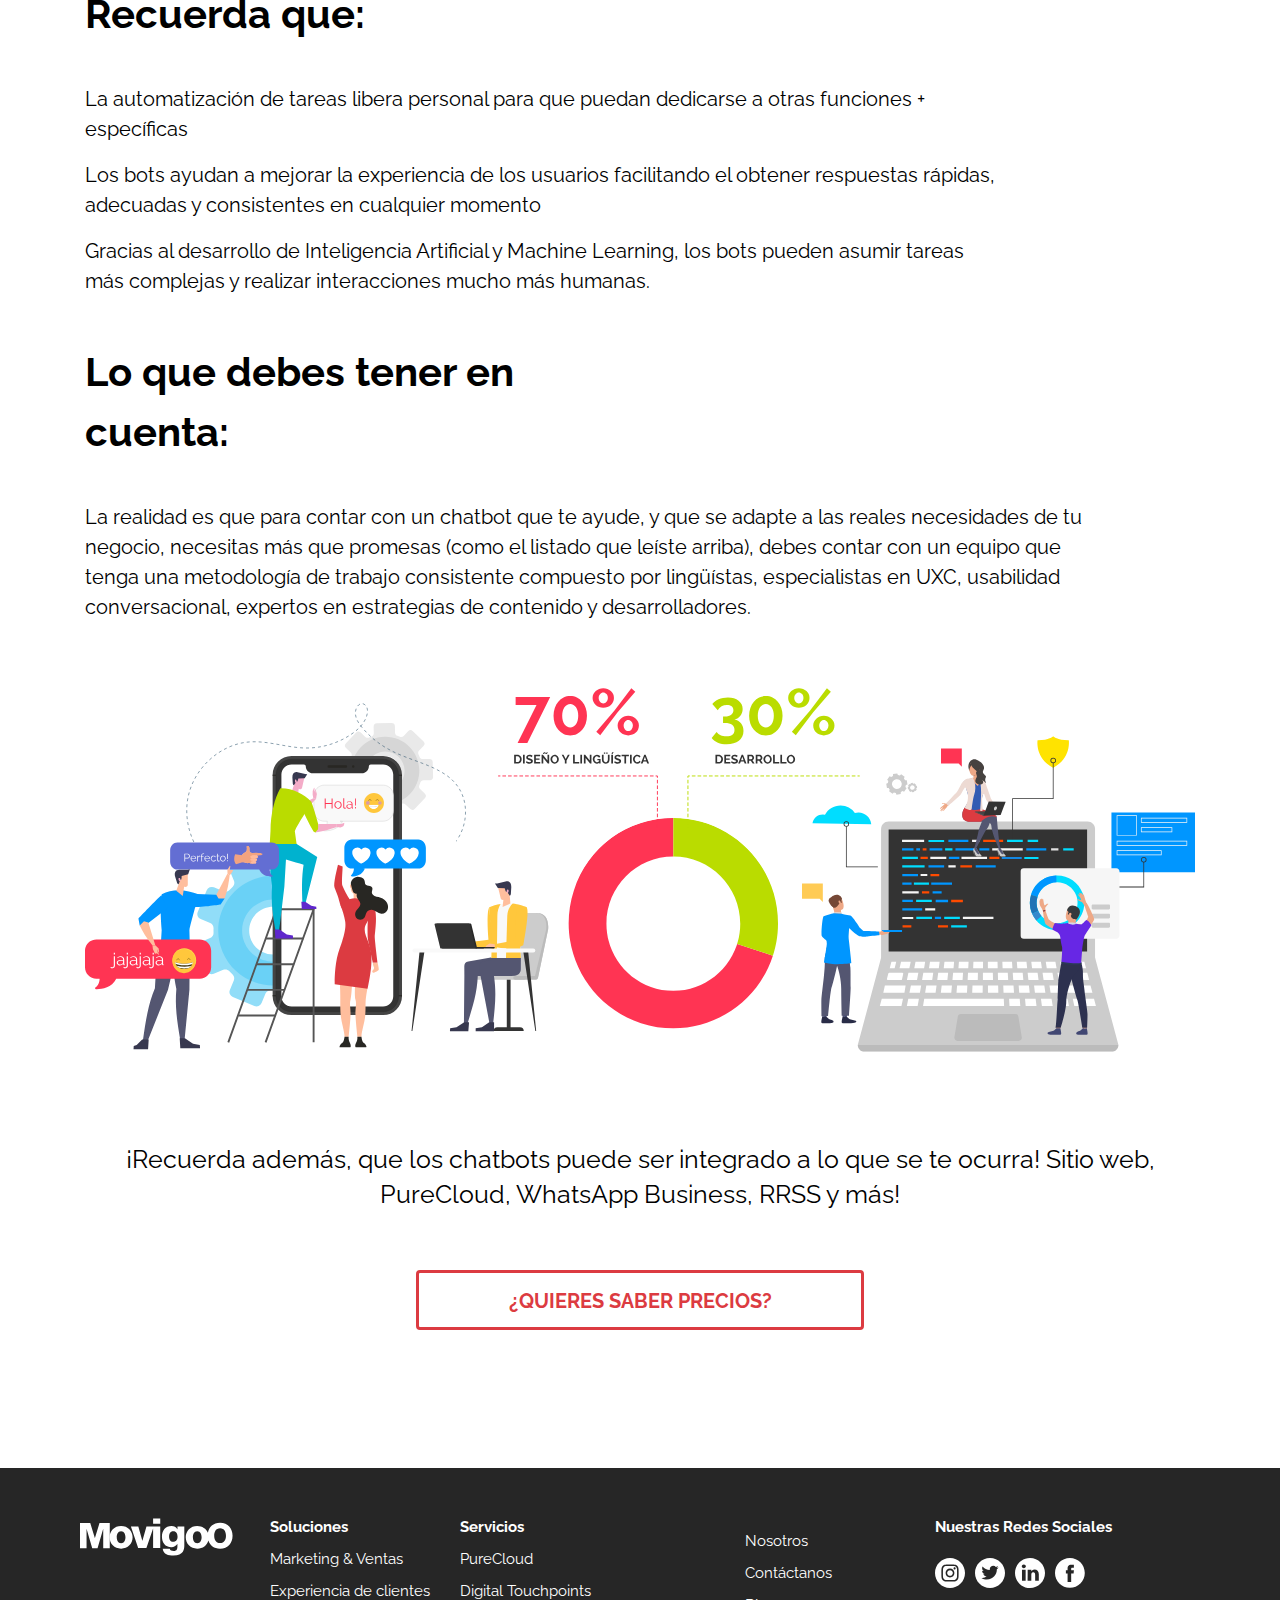
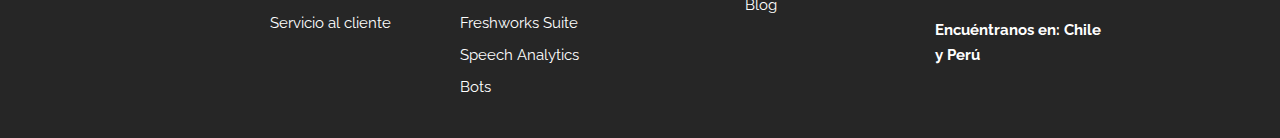
==== commit 3fec8665: "correcciones al home, con nuevo menu mas imagen svg" ====
--- a/chatbots.html
+++ b/chatbots.html
@@ -112,31 +112,31 @@
     </div>
   </section>
   <section>
-      <article class="text_chatbots">
-        <div class="container">
-          <div class="row">
-            <div class="col-lg-12 col-12 box">
-              <ul>
-                <li>
-                  <a href="digital_touchpoints.html">
-                    Digital Touchpoints
-                  </a>
-                </li>
-                <li>
-                  <a href="whatsapp_business.html">
-                    WhatsApp Business
-                  </a>
-                </li>
-                <li>
-                  <a href="chatbots.html" class="active">
-                    Chatbots
-                  </a>
-                </li>
-              </ul>
-            </div>
-          </div>
-        </div>
-      </article>
+    <article class="text_chatbots">
+      <div class="container">
+        <div class="row">
+          <div class="col-lg-12 col-12 box">
+            <ul>
+              <li>
+                <a href="digital_touchpoints.html">
+                  Digital Touchpoints
+                </a>
+              </li>
+              <li>
+                <a href="whatsapp_business.html">
+                  WhatsApp Business
+                </a>
+              </li>
+              <li>
+                <a href="chatbots.html" class="active">
+                  Chatbots
+                </a>
+              </li>
+            </ul>
+          </div>
+        </div>
+      </div>
+    </article>
   </section>
   <section class="chatbox_contenido">
     <div class="container">
@@ -149,25 +149,25 @@
       </div>
       <div class="row">
         <div class="col-6 col-md-6 col-lg-3 icono_sobre_img">
-          <figure><img src="images/des-organizacional.svg" alt="des-organizacional" class="img-fluid"></figure>
+          <figure><img src="images/comprender.svg" alt="Comprender mensajes " class="img-fluid"></figure>
           <p>
             Comprender mensajes              
           </p>
         </div>
         <div class="col-6 col-md-6 col-lg-3 icono_sobre_img">
-          <figure><img src="images/des-organizacional.svg" alt="des-organizacional" class="img-fluid"></figure>
-          <p>
-            conversaciones contextuales
-          </p>
-        </div>
-        <div class="col-6 col-md-6 col-lg-3 icono_sobre_img">
-          <figure><img src="images/des-organizacional.svg" alt="des-organizacional" class="img-fluid"></figure>
+          <figure><img src="images/conversaciones.svg" alt="conversaciones" class="img-fluid"></figure>
+          <p>
+            Conversaciones contextuales
+          </p>
+        </div>
+        <div class="col-6 col-md-6 col-lg-3 icono_sobre_img">
+          <figure><img src="images/aprendizaje.svg" alt="aprendizaje" class="img-fluid"></figure>
           <p>
             Aprendizaje Interactivo
           </p>
         </div>
         <div class="col-6 col-md-6 col-lg-3 icono_sobre_img">
-          <figure><img src="images/des-organizacional.svg" alt="des-organizacional" class="img-fluid"></figure>
+          <figure><img src="images/canales.svg" alt="canales" class="img-fluid"></figure>
           <p>
             Integración a todos los canales digitales
           </p>
--- a/css/estilos.css
+++ b/css/estilos.css
@@ -448,7 +448,22 @@
   height: calc(100vh - (88px + 50px)); }
 
 #home {
-  padding: 88px 0px; }
+  overflow: hidden;
+  padding: 88px 0px;
+  position: relative; }
+  #home:after {
+    content: "";
+    background: url("../images/home-svg.svg") no-repeat;
+    background-position: bottom right;
+    -webkit-background-size: cover;
+    -moz-background-size: cover;
+    -o-background-size: cover;
+    background-size: cover;
+    height: 497px;
+    width: 719px;
+    position: absolute;
+    bottom: 34px;
+    right: 5%; }
   #home .left_content,
   #home .right_content {
     height: calc(100vh - (88px + 50px + 88px + 88px)); }
@@ -462,8 +477,8 @@
       font-weight: 700;
       line-height: normal; }
   #home .left_content .bottom_content p {
-    font-size: 20px;
-    line-height: 1.5; }
+    font-size: 30px;
+    line-height: 1.33; }
   #home .right_content {
     overflow: hidden;
     position: relative;
@@ -3329,6 +3344,8 @@
           right: 26px; }
       #home .right_content .open {
         right: 0; }
+    #home:after {
+      display: none; }
   #pureCloudHeader .content_header .title_header {
     height: 100px;
     display: flex;
@@ -3890,6 +3907,9 @@
           right: 26px; }
       #home .right_content .open {
         right: 0; }
+    #home:after {
+      height: 325px;
+      width: 470px; }
   #pureCloudHeader .content_header .title_header {
     height: 100px;
     display: flex;
@@ -4195,6 +4215,9 @@
     #home .right_content .sidenav .item_menu.active ul li a {
       font-size: 15px;
       font-weight: 400; }
+  #home:after {
+    height: 325px;
+    width: 470px; }
   #pureCloudHeaderRedSection .img_sticky {
     top: -250px; }
   #nosotros_content .right_content .txt_big {
@@ -4328,6 +4351,9 @@
     width: 314px; } }
 
 @media screen and (min-width: 1200px) and (max-width: 1399px) {
+  #home:after {
+    height: 375px;
+    width: 543px; }
   #home .right_content .sidenav .item_menu {
     font-size: 54px; }
   #pureCloudHeader .content_header .title_header figure img {
@@ -4371,6 +4397,11 @@
     height: 325px;
     width: 408px; } }
 
+@media screen and (min-width: 1400px) and (max-width: 1550px) {
+  #home:after {
+    height: 449px;
+    width: 650px; } }
+
 @media screen and (max-height: 767px) {
   main {
     min-height: calc(600px - (50px + 88px)); }
@@ -4388,6 +4419,9 @@
       margin-bottom: 0px; }
       #home .right_content .sidenav .item_menu.active ul li a {
         font-size: 16px; }
+  #home:after {
+    height: 375px;
+    width: 543px; }
   #contacto_freshworks .right_content h3,
   #contacto_precios .right_content h3,
   #contacto_demo .right_content h3 {
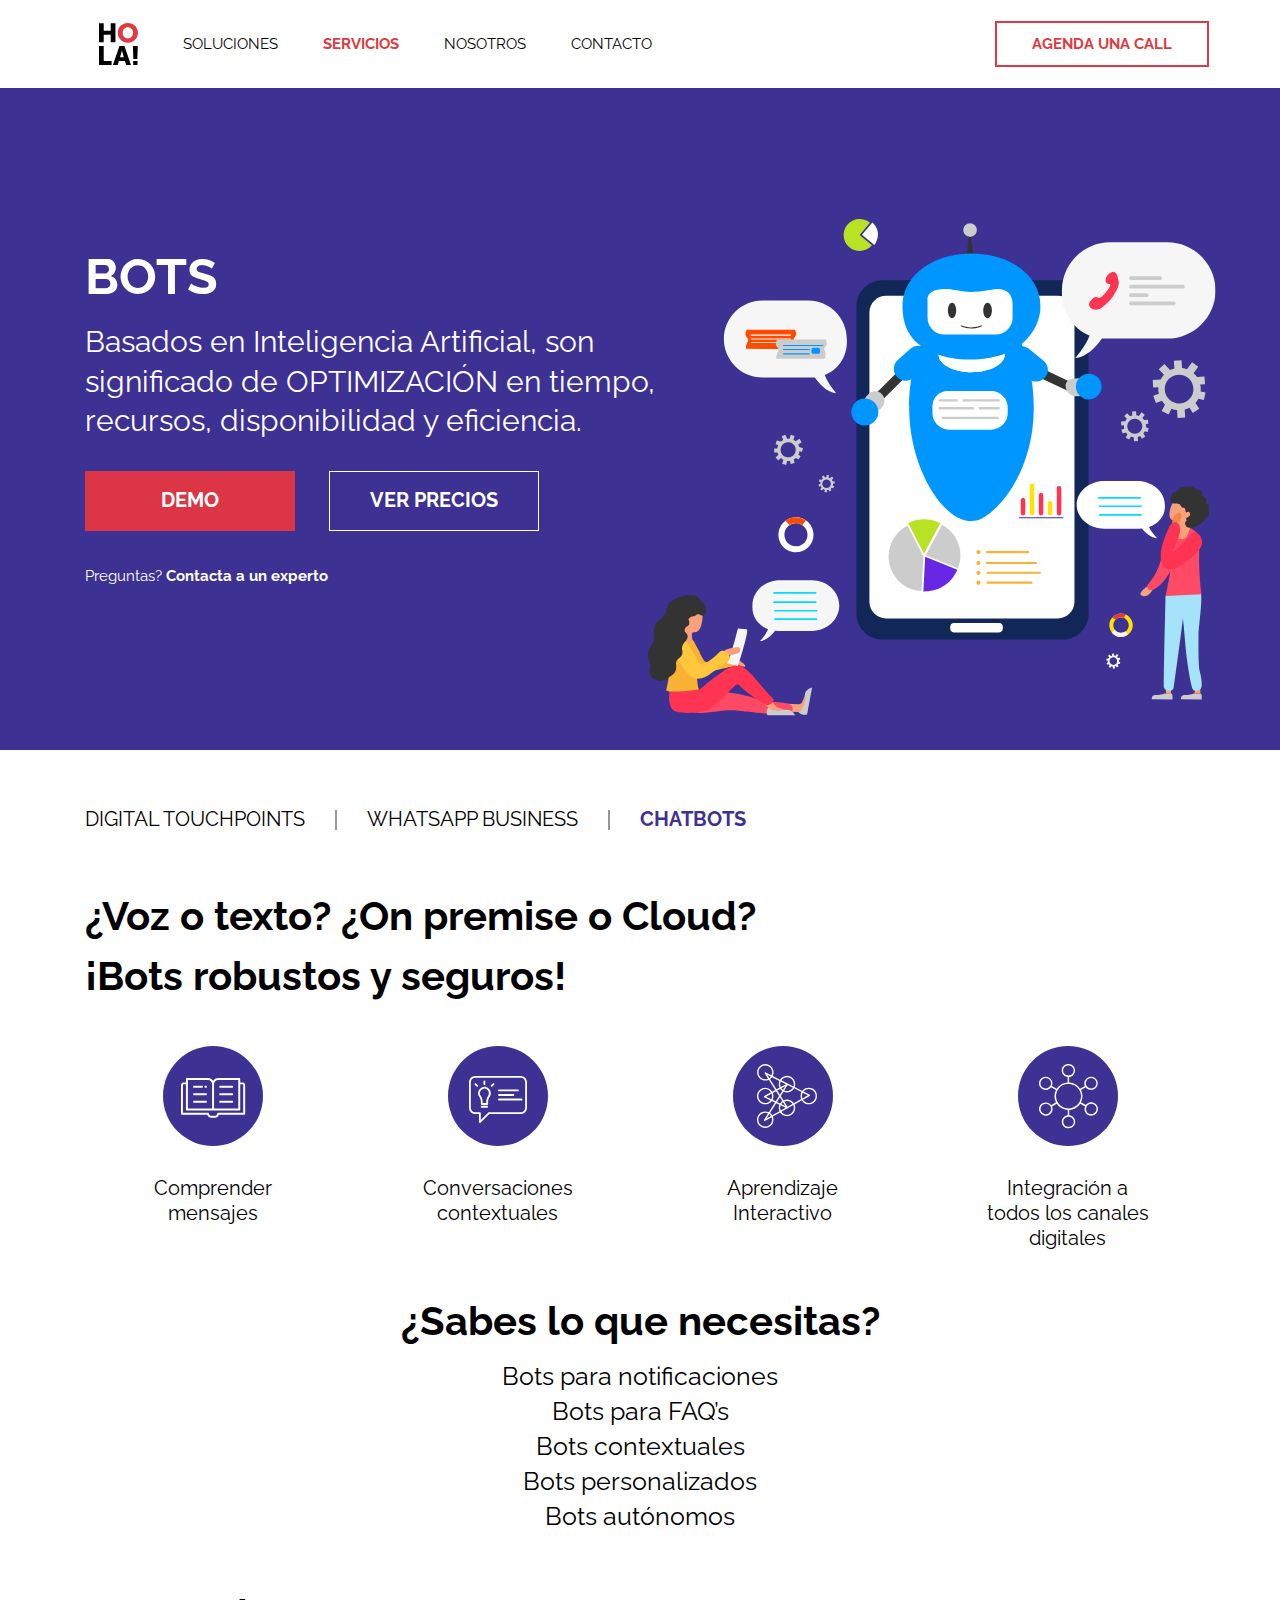
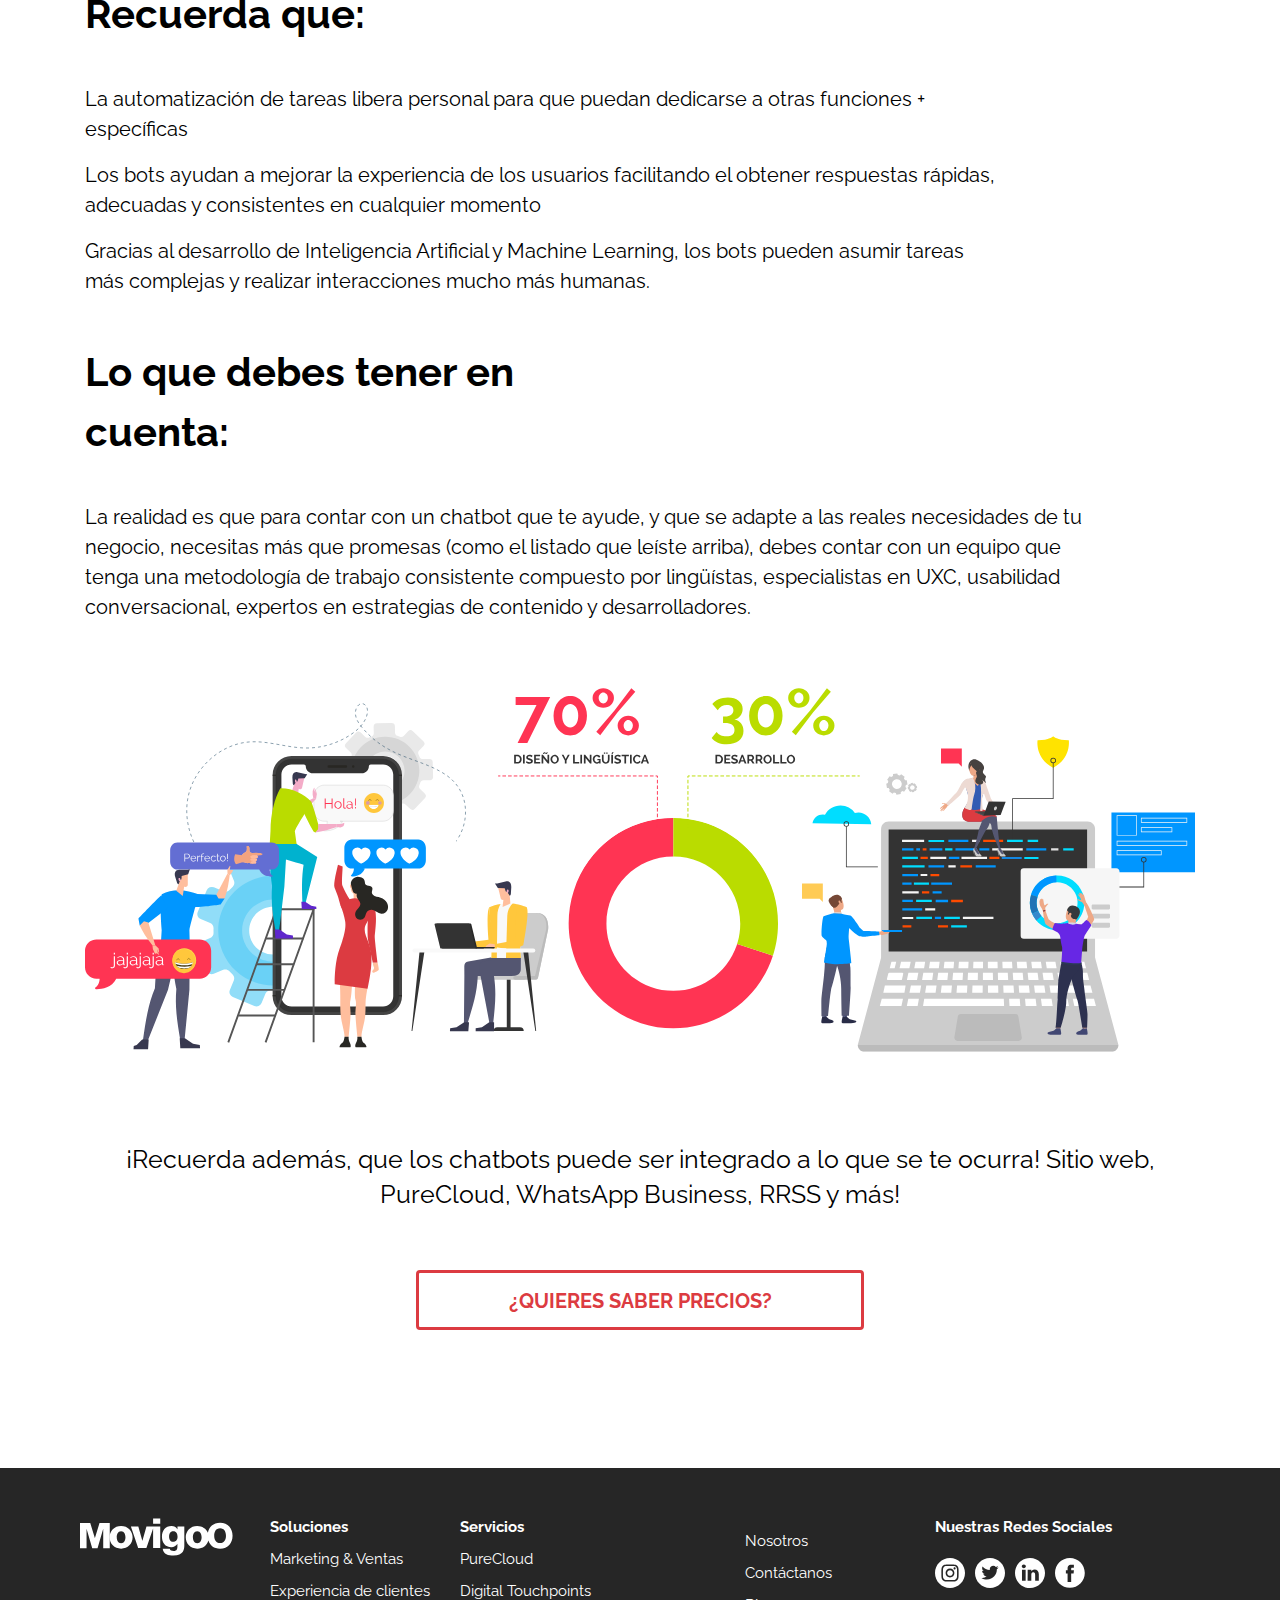
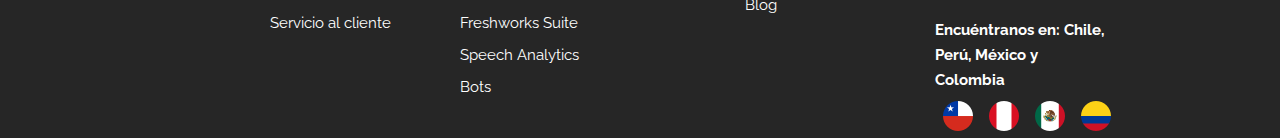
==== commit 54121635: "ajustes finales" ====
--- a/chatbots.html
+++ b/chatbots.html
@@ -268,10 +268,16 @@
                 </a>
               </li>
             </ul>
-            <p class="destock">Encuéntranos en: Chile y Perú</p>
+            <p class="destock">Encuéntranos en: Chile, Perú, México y Colombia</p>
+            <ul class="list-group list-group-horizontal">
+              <li class="list-group-item"><img src="images/chile.png" alt="Chile" class="img-fluid"></li>
+              <li class="list-group-item"><img src="images/peru.png" alt="Perú" class="img-fluid"></li>
+              <li class="list-group-item"><img src="images/mexico.png" alt="México" class="img-fluid"></li>
+              <li class="list-group-item"><img src="images/colombia.png" alt="Colombia" class="img-fluid"></li>
+            </ul>
           </div>
           <div class="col-12 text_movil">
-            <p>Encuéntranos en: Chile y Perú. Próximamente en Colombia y México</p>
+            <p>Encuéntranos en: Chile, Perú, México y Colombia</p>
           </div>
         </div>
       </div>
--- a/css/estilos.css
+++ b/css/estilos.css
@@ -1265,6 +1265,8 @@
   width: 100%; }
   footer .info {
     text-align: left; }
+    footer .info img {
+      margin: 0px 8px 0px 12px; }
   footer .rs {
     text-align: right; }
     footer .rs span.txt {
@@ -1319,9 +1321,17 @@
     font-weight: 700;
     line-height: 1.67;
     color: #ffffff;
-    margin-right: 90px; }
+    margin-right: 90px;
+    margin-bottom: 0px; }
   .footer_internas .text_movil {
     display: none; }
+  .footer_internas .list-group-horizontal {
+    margin: 0px; }
+    .footer_internas .list-group-horizontal .list-group-item {
+      background-color: transparent;
+      border: 0;
+      margin: 0px;
+      padding: .5rem; }
 
 #nosotros {
   background: url("../images/movigoo-banner-lg.jpg") repeat fixed;
@@ -3461,7 +3471,8 @@
       .chatbox_contenido .icono_sobre_img figure img {
         max-height: 100px; }
     .chatbox_contenido .icono_sobre_img p {
-      font-size: 15px; }
+      font-size: 15px;
+      width: auto; }
   #freshworks .top_header figure img {
     max-height: 32px; }
   #freshworks .top_header h1 {
@@ -4023,7 +4034,8 @@
     border: none;
     margin-bottom: 35px; }
   .footer_internas {
-    height: 100%; }
+    height: 100%;
+    padding-bottom: 15px; }
     .footer_internas .box_options h3 {
       font-size: 13px; }
     .footer_internas .box_options ul li a {
@@ -4324,6 +4336,8 @@
   footer .info {
     text-align: left;
     font-size: 14px; }
+  .footer_internas {
+    height: 300px; }
   .nosotros:after {
     height: 180px;
     width: 683px; }
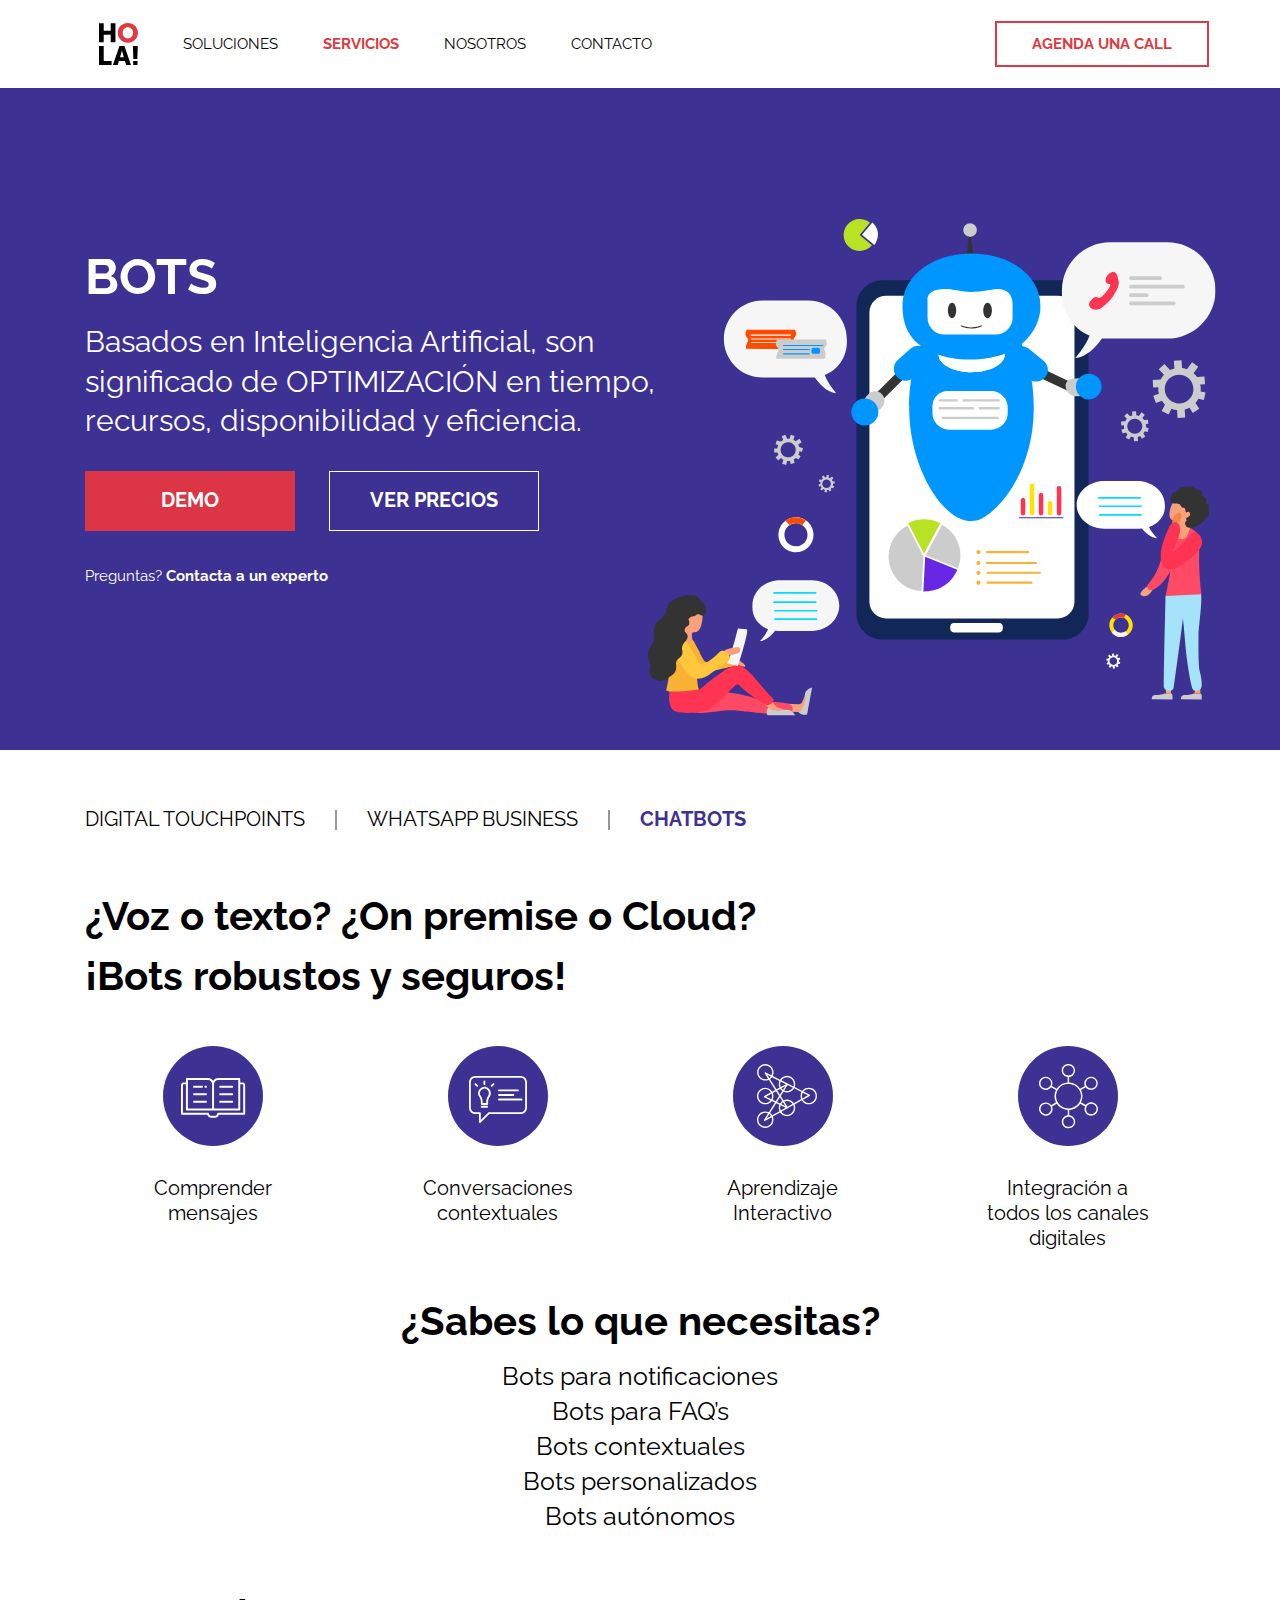
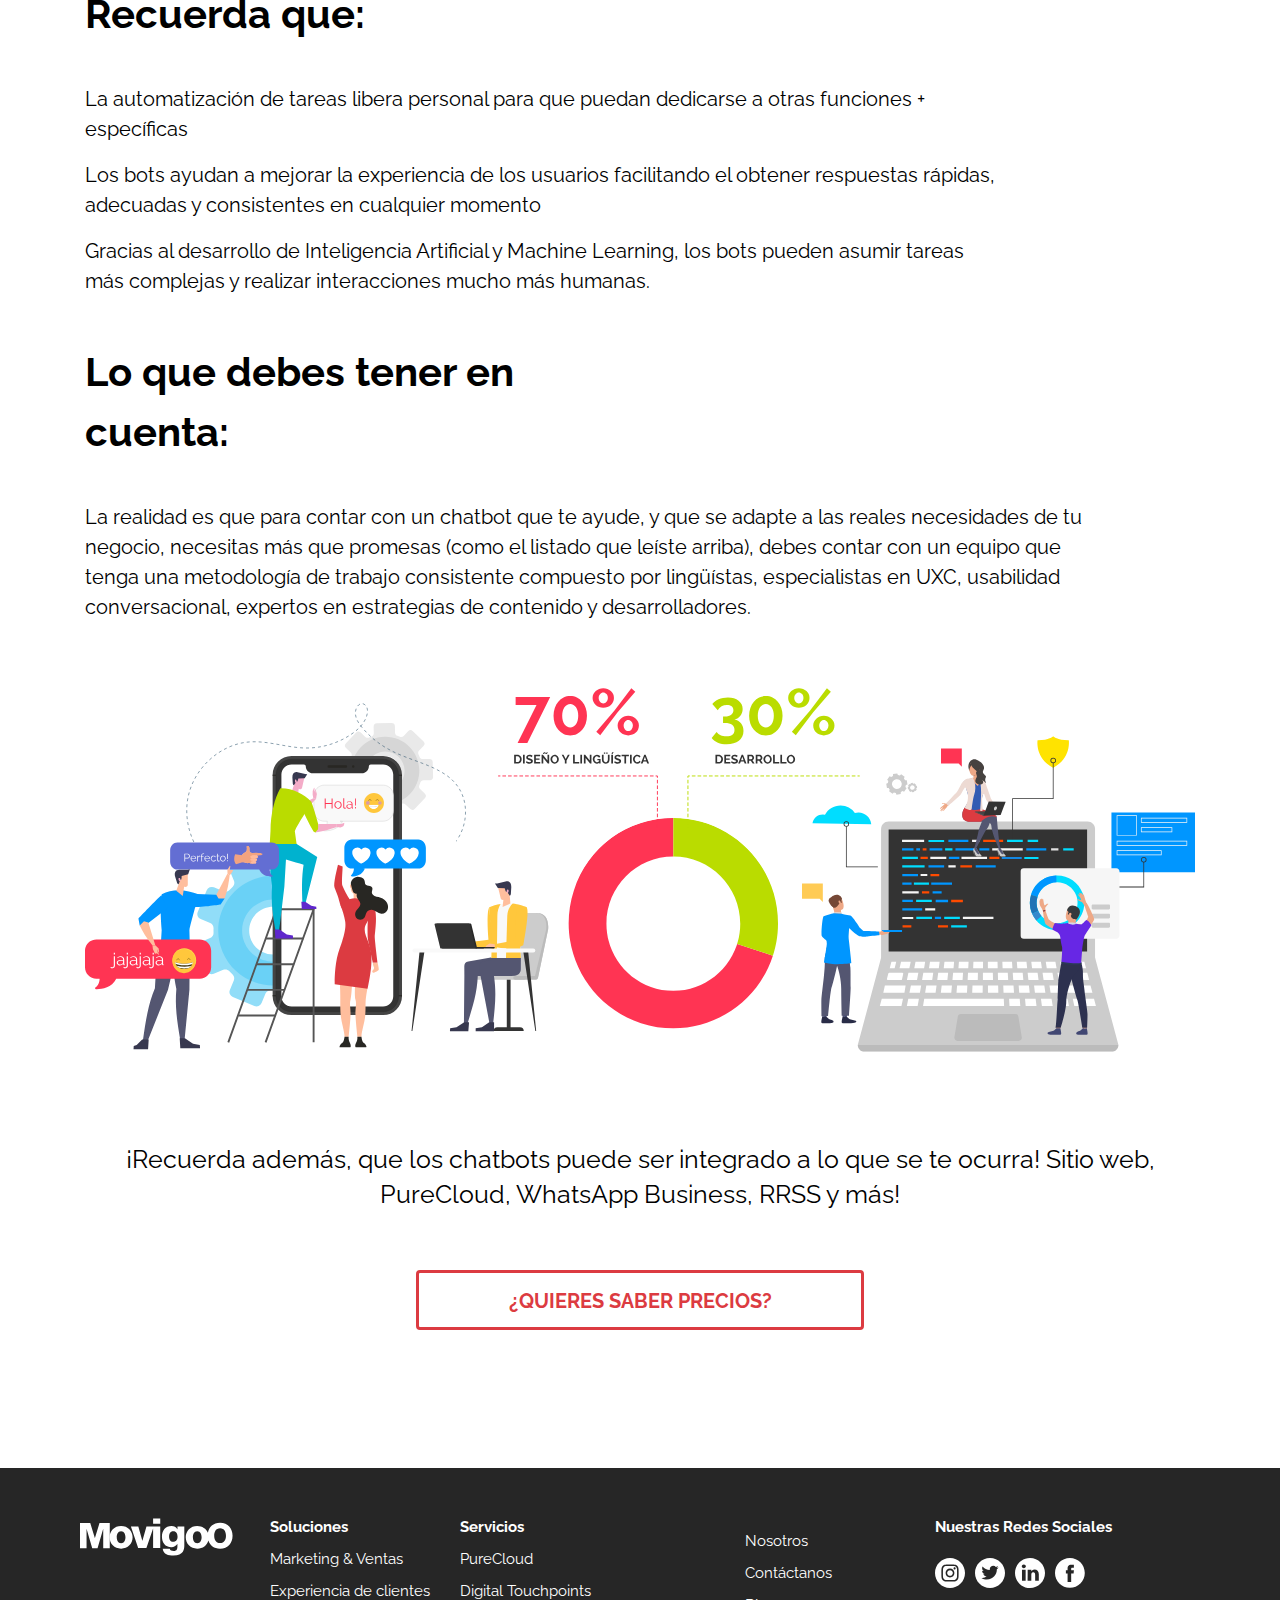
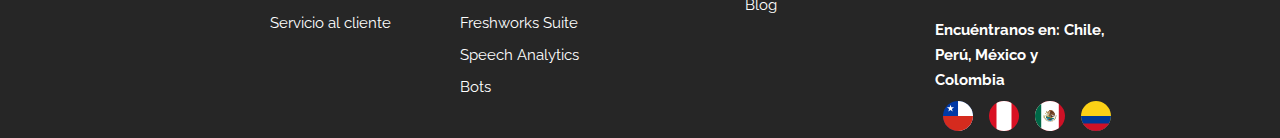
==== commit 6af3d5cd: "sitio definitivo de movigoo" ====
--- a/chatbots.html
+++ b/chatbots.html
@@ -270,10 +270,10 @@
             </ul>
             <p class="destock">Encuéntranos en: Chile, Perú, México y Colombia</p>
             <ul class="list-group list-group-horizontal">
-              <li class="list-group-item"><img src="images/chile.png" alt="Chile" class="img-fluid"></li>
-              <li class="list-group-item"><img src="images/peru.png" alt="Perú" class="img-fluid"></li>
-              <li class="list-group-item"><img src="images/mexico.png" alt="México" class="img-fluid"></li>
-              <li class="list-group-item"><img src="images/colombia.png" alt="Colombia" class="img-fluid"></li>
+              <li class="list-group-item"><img src="images/chile.svg" alt="Chile" class="img-fluid"></li>
+              <li class="list-group-item"><img src="images/peru.svg" alt="Perú" class="img-fluid"></li>
+              <li class="list-group-item"><img src="images/mexico.svg" alt="México" class="img-fluid"></li>
+              <li class="list-group-item"><img src="images/colombia.svg" alt="Colombia" class="img-fluid"></li>
             </ul>
           </div>
           <div class="col-12 text_movil">
--- a/css/estilos.css
+++ b/css/estilos.css
@@ -1266,7 +1266,8 @@
   footer .info {
     text-align: left; }
     footer .info img {
-      margin: 0px 8px 0px 12px; }
+      margin: 0px 8px 0px 12px;
+      max-height: 30px; }
   footer .rs {
     text-align: right; }
     footer .rs span.txt {
@@ -1332,6 +1333,8 @@
       border: 0;
       margin: 0px;
       padding: .5rem; }
+      .footer_internas .list-group-horizontal .list-group-item img {
+        max-height: 30px; }
 
 #nosotros {
   background: url("../images/movigoo-banner-lg.jpg") repeat fixed;
@@ -4418,7 +4421,7 @@
 
 @media screen and (max-height: 767px) {
   main {
-    min-height: calc(600px - (50px + 88px)); }
+    min-height: 550px; }
   main.mcont {
     min-height: 600px; }
   #home .left_content,
@@ -4434,8 +4437,8 @@
       #home .right_content .sidenav .item_menu.active ul li a {
         font-size: 16px; }
   #home:after {
-    height: 375px;
-    width: 543px; }
+    height: 318px;
+    width: 460px; }
   #contacto_freshworks .right_content h3,
   #contacto_precios .right_content h3,
   #contacto_demo .right_content h3 {
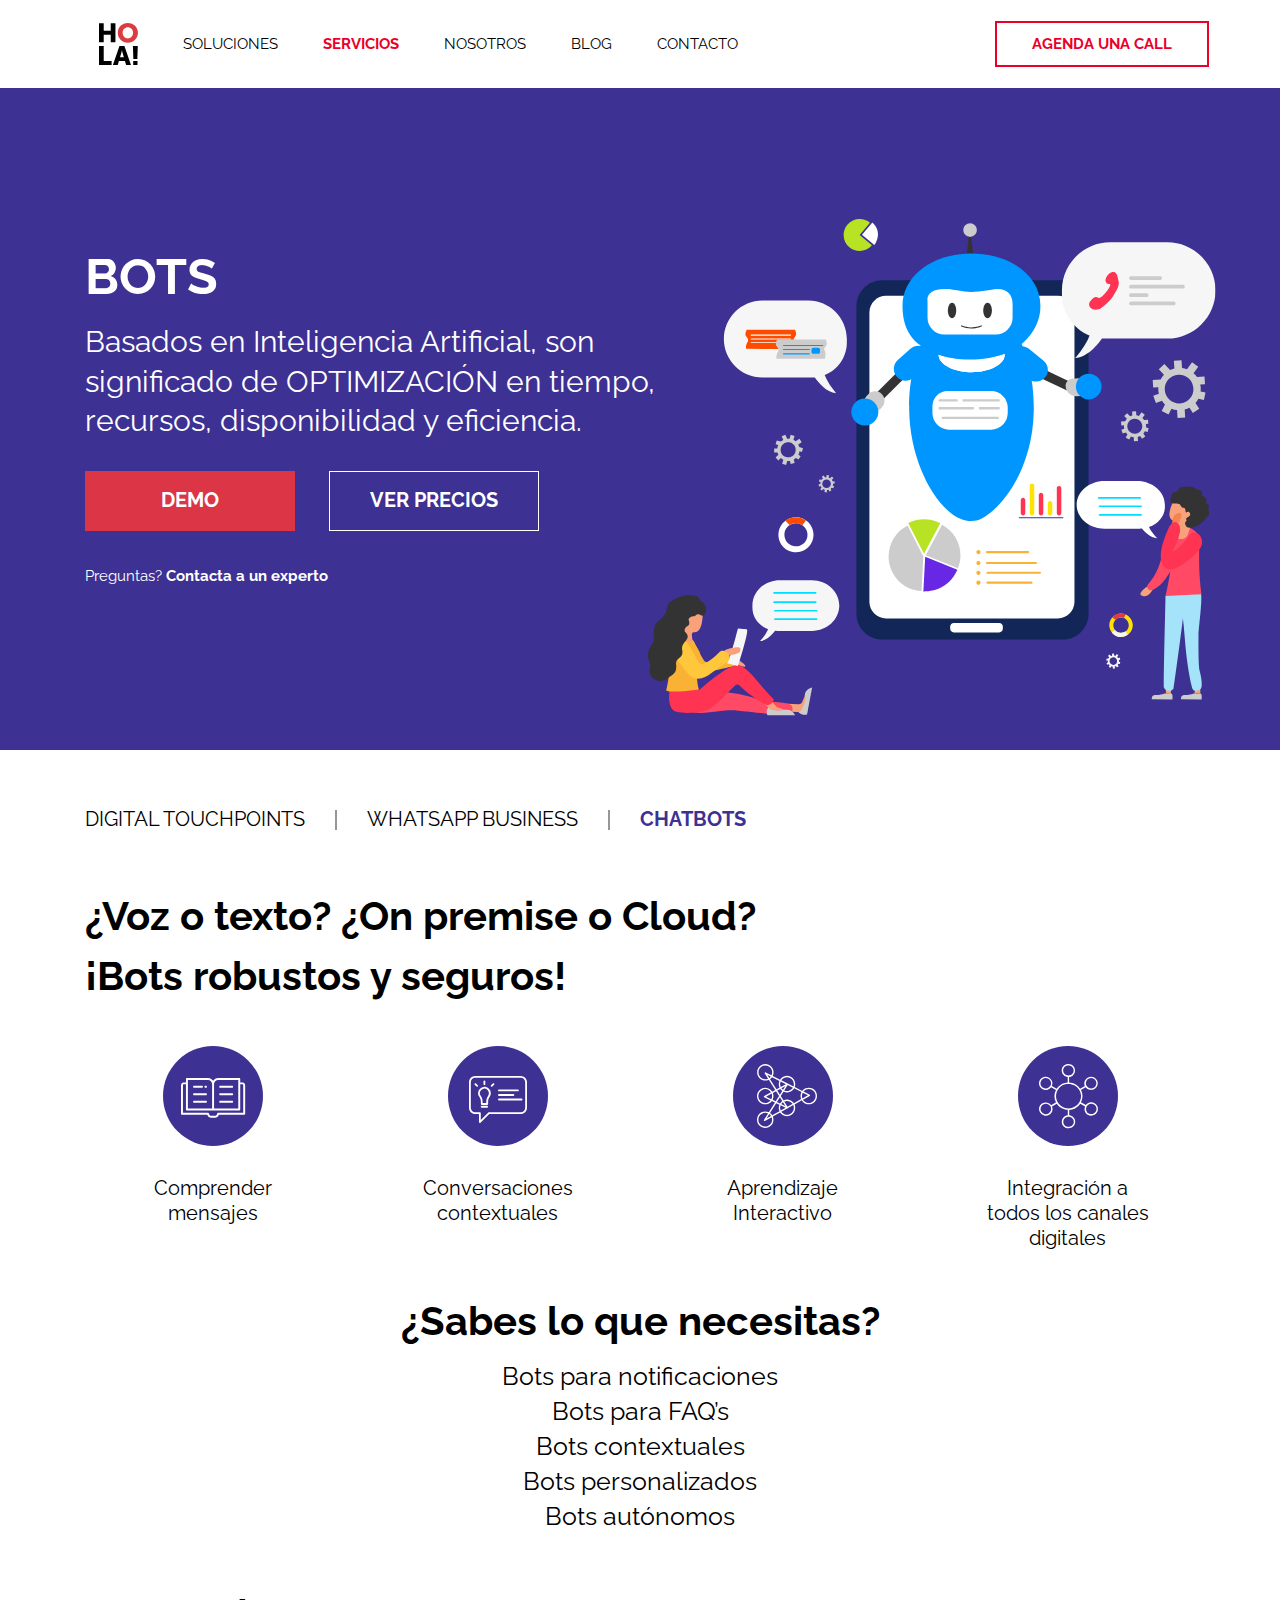
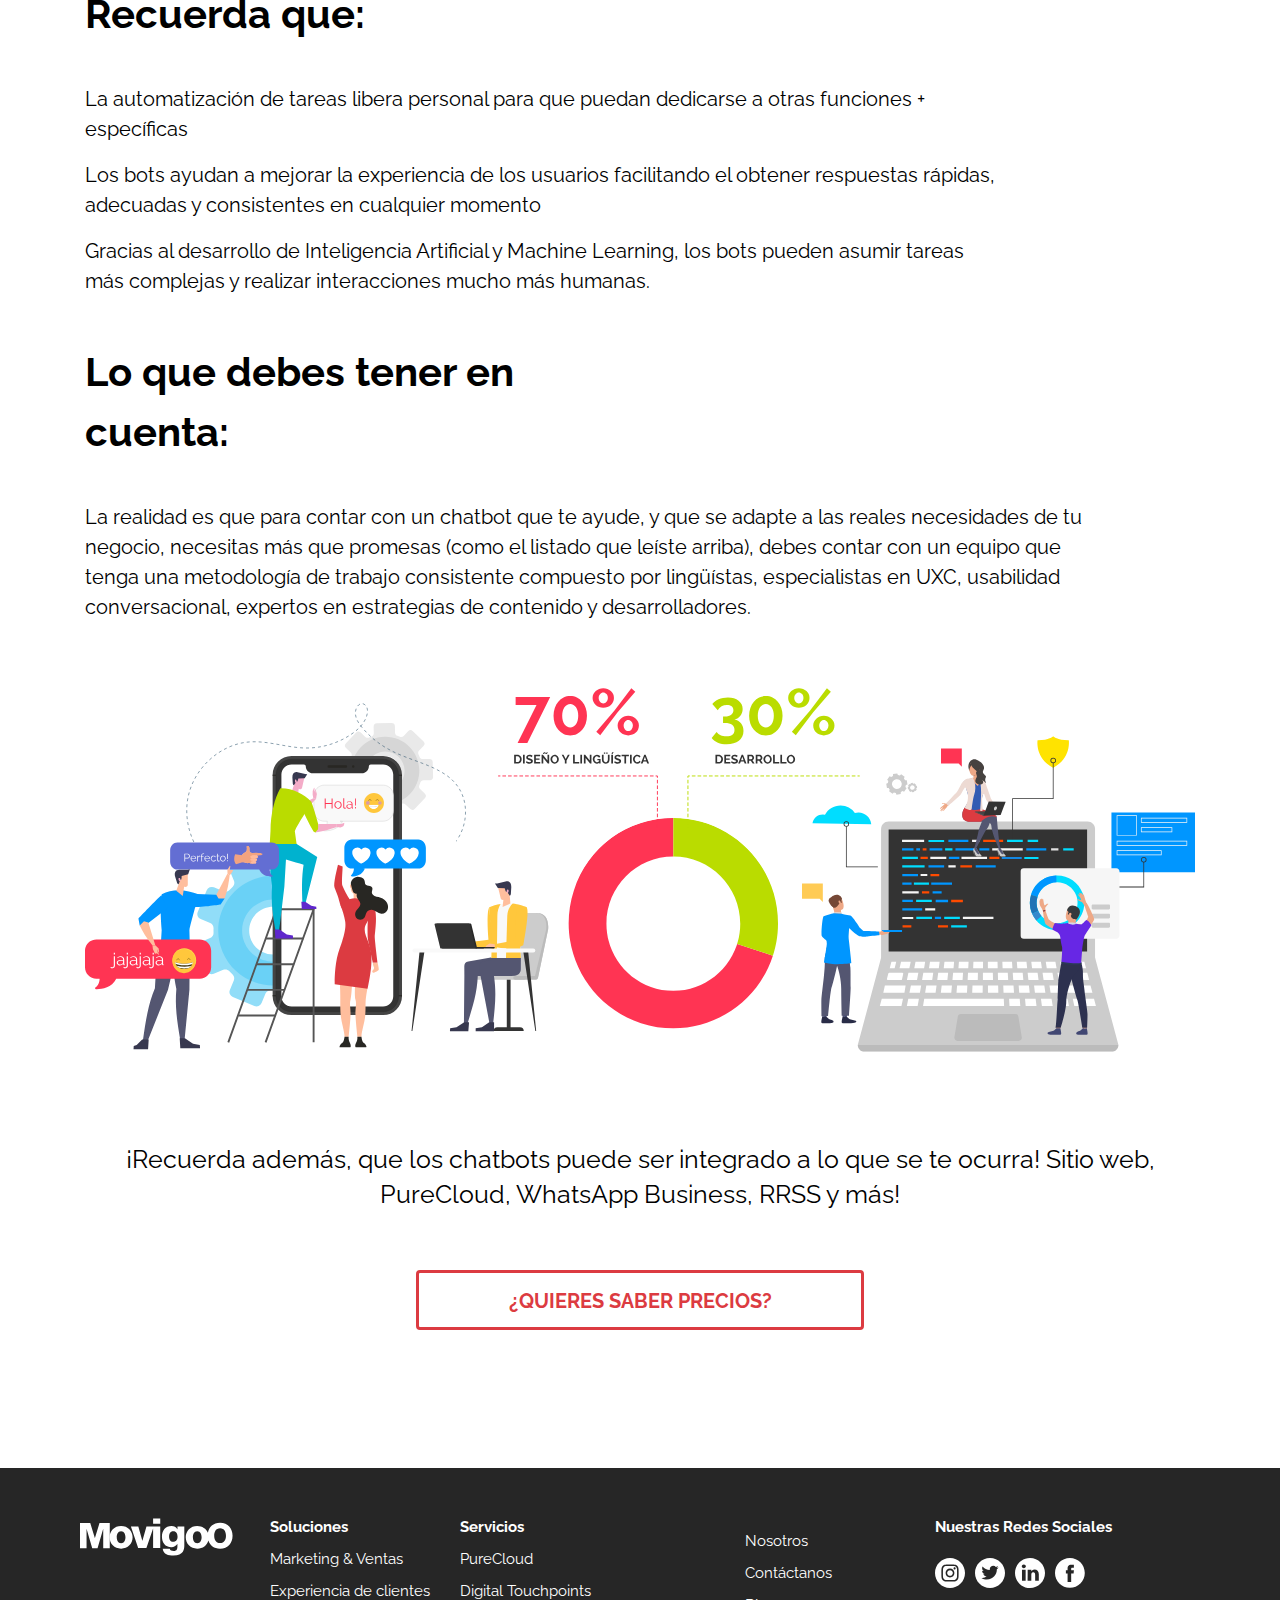
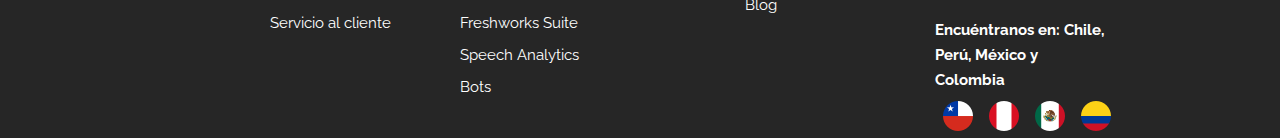
==== commit 677bd5b0: "nueva version de la pagina movigoo, incluyendo paginas nuevas y modificaciones al home" ====
--- a/chatbots.html
+++ b/chatbots.html
@@ -58,6 +58,10 @@
                         <span class="tit_seccion">PureCloud</span>
                         <span class="d-none d-lg-block subtit_seccion">Plataforma omnicanal en la nube</span>
                       </a>
+                      <a class="dropdown-item" href="add_ons.html">
+                        <span class="tit_seccion">AddOns</span>
+                        <span class="d-none d-lg-block subtit_seccion">Personalización estratégica de plataforma Cloud</span>
+                      </a>
                       <a class="dropdown-item" href="digital_touchpoints.html">
                         <span class="tit_seccion">Digital Touchpoints</span>
                         <span class="d-none d-lg-block subtit_seccion">Canales digitales: WhatsApp + Chatbots y más!</span>
@@ -80,11 +84,14 @@
                   <a class="nav-link" href="nosotros.html">NOSOTROS</a>
                 </li>
                 <li class="nav-item">
+                  <a class="nav-link" href="https://medium.com/movigoo">BLOG</a>
+                </li>
+                <li class="nav-item">
                   <a class="nav-link" href="contacto.php">CONTACTO</a>
                 </li>
               </ul>
               <div class="d-none d-lg-block form-inline my-2 my-lg-0 btn_header">
-                <a href="https://calendly.com/movigoo" target="_blank" class="btn btn-outline-danger">AGENDA UNA CALL</a>
+                <a href="https://calendly.com/luis_flores_movigoo" target="_blank" class="btn btn-outline-danger">AGENDA UNA CALL</a>
               </div>
             </div>
           </nav>
@@ -270,10 +277,10 @@
             </ul>
             <p class="destock">Encuéntranos en: Chile, Perú, México y Colombia</p>
             <ul class="list-group list-group-horizontal">
-              <li class="list-group-item"><img src="images/chile.svg" alt="Chile" class="img-fluid"></li>
-              <li class="list-group-item"><img src="images/peru.svg" alt="Perú" class="img-fluid"></li>
-              <li class="list-group-item"><img src="images/mexico.svg" alt="México" class="img-fluid"></li>
-              <li class="list-group-item"><img src="images/colombia.svg" alt="Colombia" class="img-fluid"></li>
+              <li class="list-group-item"><img src="images/chile.png" alt="Chile" class="img-fluid"></li>
+              <li class="list-group-item"><img src="images/peru.png" alt="Perú" class="img-fluid"></li>
+              <li class="list-group-item"><img src="images/mexico.png" alt="México" class="img-fluid"></li>
+              <li class="list-group-item"><img src="images/colombia.png" alt="Colombia" class="img-fluid"></li>
             </ul>
           </div>
           <div class="col-12 text_movil">
--- a/css/estilos.css
+++ b/css/estilos.css
@@ -36,6 +36,9 @@
   font-weight: 400;
   line-height: 18px; }
 
+.m_15 {
+  margin: 0px 0px 15px 0px !important; }
+
 header {
   background-color: #ffffff;
   height: 88px;
@@ -48,16 +51,16 @@
   header .btn_header {
     text-align: right; }
     header .btn_header a {
-      border-color: #dc3b41;
+      border-color: #EA0029;
       border-radius: 0;
       border-width: 2px;
-      color: #dc3b41;
+      color: #EA0029;
       font-size: 15px;
       font-weight: 700;
       line-height: normal;
       padding: 12px 35px; }
       header .btn_header a:hover {
-        background-color: #dc3b41; }
+        background-color: #EA0029; }
 
 header.hin_nmenu {
   overflow: visible;
@@ -105,7 +108,7 @@
         header.hin_nmenu .bg-light .navbar-nav .dropdown-menu .dropdown-item:focus, header.hin_nmenu .bg-light .navbar-nav .dropdown-menu .dropdown-item:hover {
           background-color: transparent; }
           header.hin_nmenu .bg-light .navbar-nav .dropdown-menu .dropdown-item:focus .tit_seccion, header.hin_nmenu .bg-light .navbar-nav .dropdown-menu .dropdown-item:hover .tit_seccion {
-            color: #dc3b41; }
+            color: #EA0029; }
     header.hin_nmenu .bg-light .navbar-nav .nav-item .nav-link {
       color: #000;
       font-size: 15px;
@@ -117,10 +120,10 @@
     header.hin_nmenu .bg-light .navbar-nav .nav-item:last-child .nav-link {
       margin-right: 0px; }
     header.hin_nmenu .bg-light .navbar-nav .nav-item:hover .nav-link {
-      color: #dc3b41;
+      color: #EA0029;
       font-weight: 700; }
     header.hin_nmenu .bg-light .navbar-nav .nav-item.dropdown:hover .nav-link {
-      color: #dc3b41;
+      color: #EA0029;
       font-weight: 700; }
     header.hin_nmenu .bg-light .navbar-nav .nav-item.dropdown:hover:after {
       background-color: #dc3b41;
@@ -130,7 +133,7 @@
       position: absolute;
       width: 96px; }
     header.hin_nmenu .bg-light .navbar-nav .nav-item.active .nav-link {
-      color: #dc3b41;
+      color: #EA0029;
       font-weight: 700; }
     header.hin_nmenu .bg-light .navbar-nav .nav-item.active.dropdown.show {
       position: relative; }
@@ -438,7 +441,7 @@
   .like_movigoo .box a:hover {
     text-decoration: none; }
     .like_movigoo .box a:hover p {
-      color: #dc3b41; }
+      color: #EA0029; }
 
 .like_movigoo .clientes_box {
   border-right: solid 1px #979797; }
@@ -521,7 +524,7 @@
           -ms-transition: .3s all;
           transition: .3s all; }
       #home .right_content .sidenav .item_menu.active {
-        color: #dc3b41; }
+        color: #EA0029; }
         #home .right_content .sidenav .item_menu.active ul {
           display: block; }
           #home .right_content .sidenav .item_menu.active ul li {
@@ -543,7 +546,7 @@
               line-height: normal;
               text-transform: none; }
               #home .right_content .sidenav .item_menu.active ul li a:hover {
-                color: #dc3b41;
+                color: #EA0029;
                 text-decoration: none; }
       #home .right_content .sidenav .closebtn {
         color: #000000;
@@ -554,7 +557,7 @@
         line-height: 50px;
         margin-left: 50px; }
         #home .right_content .sidenav .closebtn:hover {
-          color: #dc3b41;
+          color: #EA0029;
           text-decoration: none; }
     #home .right_content .open {
       right: 0; }
@@ -605,19 +608,19 @@
           width: 210px;
           text-transform: uppercase; }
         #pureCloudHeader .content_header .center_content .box_buttons .btn-danger {
-          background-color: #dc3b41;
-          border: solid 2px #dc3b41;
+          background-color: #EA0029;
+          border: solid 2px #EA0029;
           color: white; }
           #pureCloudHeader .content_header .center_content .box_buttons .btn-danger:hover {
             background-color: white;
-            border-color: #dc3b41;
-            color: #dc3b41; }
+            border-color: #EA0029;
+            color: #EA0029; }
         #pureCloudHeader .content_header .center_content .box_buttons .btn-outline-danger {
-          border: solid 2px #dc3b41;
-          color: #dc3b41; }
+          border: solid 2px #EA0029;
+          color: #EA0029; }
           #pureCloudHeader .content_header .center_content .box_buttons .btn-outline-danger:hover {
-            background-color: #dc3b41;
-            border-color: #dc3b41;
+            background-color: #EA0029;
+            border-color: #EA0029;
             color: white; }
     #pureCloudHeader .content_header p.txt_preg {
       color: #000;
@@ -628,8 +631,76 @@
         color: #000;
         font-weight: 700; }
 
+#addonsredseccion {
+  background-color: #ea0029;
+  color: white;
+  height: 167px;
+  position: relative;
+  text-align: center;
+  margin: 100px 0px; }
+  #addonsredseccion .box {
+    display: flex;
+    justify-content: space-evenly;
+    align-items: center;
+    height: 100%;
+    margin-right: 0px;
+    margin-left: 0px; }
+  #addonsredseccion .icono_sobre_img {
+    display: flex; }
+  #addonsredseccion p {
+    width: 179px;
+    font-size: 17px;
+    font-weight: bold;
+    line-height: 1.5;
+    color: #ffffff;
+    text-align: initial;
+    margin-left: 26px;
+    margin-bottom: 0px;
+    justify-content: center;
+    display: flex; }
+  #addonsredseccion figure {
+    display: flex;
+    justify-content: center;
+    align-items: center;
+    margin: 0px; }
+    #addonsredseccion figure img {
+      height: 90px;
+      width: 90px;
+      max-width: initial; }
+
+#addonsgreenseccion {
+  background-image: linear-gradient(to bottom, #f9f9f9, #fcfcfc, #f2f2f2, #f9f9f9, #ffffff); }
+  #addonsgreenseccion h3 {
+    font-size: 30px;
+    line-height: 1.5;
+    margin-right: 60px;
+    margin-bottom: 60px;
+    font-weight: initial; }
+  #addonsgreenseccion p {
+    font-size: 30px;
+    line-height: 1.5;
+    font-weight: bold; }
+  #addonsgreenseccion input,
+  #addonsgreenseccion textarea {
+    border: solid 1px #333333;
+    color: black;
+    font-size: 19px;
+    margin-bottom: 15px; }
+  #addonsgreenseccion textarea {
+    min-height: 191px; }
+  #addonsgreenseccion .boton {
+    display: flex;
+    justify-content: flex-end;
+    margin-bottom: 62px; }
+    #addonsgreenseccion .boton button:not(.close) {
+      width: 203px;
+      height: 61px;
+      background-color: #ea0029;
+      font-size: 20px;
+      font-weight: bold; }
+
 #pureCloudHeaderRedSection {
-  background-color: #dc3b41;
+  background-color: #EA0029;
   color: white;
   padding: 90px 0px 37px;
   position: relative;
@@ -737,8 +808,8 @@
     margin-top: 58px;
     margin-bottom: 138px; }
     #pureCloudFooter .text_precios .box_buttons .btn-danger {
-      background-color: #dc3b41;
-      border: 2px solid #dc3b41;
+      background-color: #EA0029;
+      border: 2px solid #EA0029;
       border-radius: 0;
       width: 448px;
       height: 60px;
@@ -747,8 +818,8 @@
       text-align: center; }
       #pureCloudFooter .text_precios .box_buttons .btn-danger:hover {
         background-color: #FFF;
-        border-color: #dc3b41;
-        color: #dc3b41; }
+        border-color: #EA0029;
+        color: #EA0029; }
     #pureCloudFooter .text_precios .box_buttons .precio_button {
       border-radius: 0;
       width: 448px;
@@ -756,12 +827,12 @@
       font-size: 20px;
       font-weight: 700;
       text-align: center;
-      color: #dc3b41;
-      border: solid 3px #dc3b41;
+      color: #EA0029;
+      border: solid 3px #EA0029;
       border-radius: none !important; }
       #pureCloudFooter .text_precios .box_buttons .precio_button:hover {
-        background-color: #dc3b41;
-        border-color: #dc3b41;
+        background-color: #EA0029;
+        border-color: #EA0029;
         color: #FFF; }
   #pureCloudFooter .text_precios .mg-pb {
     margin: 0px 0px 60px; }
@@ -780,6 +851,24 @@
 
 .mb-80 {
   margin-bottom: 80px; }
+
+.txt_addons_personalizados {
+  font-family: Raleway;
+  font-size: 30px !important;
+  font-weight: bold;
+  line-height: 2;
+  color: #ea0029;
+  width: 100% !important;
+  margin: 30px 0px 65px !important; }
+
+.purply {
+  color: #6727e5 !important; }
+
+.grey {
+  color: #00ea55 !important; }
+
+.orange {
+  color: #f46145 !important; }
 
 .inicio_digitalt {
   background-color: #7d00ff;
@@ -833,20 +922,20 @@
           width: 210px;
           text-transform: uppercase; }
         .inicio_digitalt .content_header .center_content .box_buttons .btn-danger {
-          background-color: #dc3b41;
-          border: solid 2px #dc3b41;
+          background-color: #EA0029;
+          border: solid 2px #EA0029;
           color: white;
           margin-right: 30px; }
           .inicio_digitalt .content_header .center_content .box_buttons .btn-danger:hover {
             background-color: white;
-            border-color: #dc3b41;
-            color: #dc3b41; }
+            border-color: #EA0029;
+            color: #EA0029; }
         .inicio_digitalt .content_header .center_content .box_buttons .btn-outline-danger {
           border: solid 2px #ffffff;
           color: #ffffff; }
           .inicio_digitalt .content_header .center_content .box_buttons .btn-outline-danger:hover {
-            background-color: #dc3b41;
-            border-color: #dc3b41;
+            background-color: #EA0029;
+            border-color: #EA0029;
             color: white; }
     .inicio_digitalt .content_header p.txt_preg {
       font-size: 15px;
@@ -927,6 +1016,14 @@
   line-height: 1.5;
   color: #000000; }
 
+.text_digital .text_precios .text_precios_inicio {
+  font-size: 25px !important;
+  line-height: 1.4 !important;
+  text-align: center !important;
+  color: #000000;
+  font-weight: normal !important;
+  margin-top: 90px; }
+
 .text_digital .Benefits p {
   font-size: 25px;
   line-height: 1.4;
@@ -1002,6 +1099,43 @@
     color: #dc3b41;
     border: solid 3px #dc3b41;
     border-radius: none !important; }
+
+.box_addons {
+  padding-top: 30px; }
+  .box_addons .text_addons h3 {
+    font-size: 30px;
+    font-weight: bold !important;
+    line-height: 30px;
+    margin-bottom: 28px;
+    color: #ea0029; }
+  .box_addons .text_addons .text {
+    font-size: 20px !important;
+    line-height: 1.5 !important;
+    font-weight: normal !important; }
+  .box_addons .text_addons text_
+.mt_40 {
+    margin-top: 28px;
+    margin-bottom: 110px; }
+  .box_addons figure {
+    display: flex;
+    justify-content: center;
+    align-items: center; }
+  .box_addons .max {
+    font-size: 40px !important; }
+  .box_addons .text_check {
+    display: flex; }
+    .box_addons .text_check p {
+      margin-left: 11px;
+      font-size: 25px;
+      line-height: 2.6; }
+  .box_addons h2 {
+    font-size: 30px;
+    line-height: 1.5;
+    text-align: center;
+    margin: 30px 0px 60px 0px; }
+
+.box_inicio {
+  padding-left: 70px; }
 
 .inicio_chatbots {
   background-color: #3d3193;
@@ -1047,20 +1181,20 @@
           width: 210px;
           text-transform: uppercase; }
         .inicio_chatbots .content_header .center_content .box_buttons .btn-danger {
-          background-color: #dc3b41;
-          border: solid 2px #dc3b41;
+          background-color: #EA0029;
+          border: solid 2px #EA0029;
           color: white;
           margin-right: 30px; }
           .inicio_chatbots .content_header .center_content .box_buttons .btn-danger:hover {
             background-color: white;
-            border-color: #dc3b41;
-            color: #dc3b41; }
+            border-color: #EA0029;
+            color: #EA0029; }
         .inicio_chatbots .content_header .center_content .box_buttons .btn-outline-danger {
           border: solid 2px #ffffff;
           color: #ffffff; }
           .inicio_chatbots .content_header .center_content .box_buttons .btn-outline-danger:hover {
-            background-color: #dc3b41;
-            border-color: #dc3b41;
+            background-color: #EA0029;
+            border-color: #EA0029;
             color: white; }
     .inicio_chatbots .content_header p.txt_preg {
       font-size: 15px;
@@ -1070,6 +1204,15 @@
       .inicio_chatbots .content_header p.txt_preg a {
         color: #ffffff;
         font-weight: 700; }
+
+.btn-inicio {
+  background-color: #ea0029 !important;
+  border: solid 2px #ea0029 !important;
+  color: white; }
+  .btn-inicio:hover {
+    background-color: white !important;
+    border-color: #ea0029 !important;
+    color: #ea0029 !important; }
 
 .text_chatbots .box {
   display: flex;
@@ -1151,6 +1294,9 @@
     font-weight: 700;
     padding-top: 20px;
     margin: 0px; }
+  .text_chatbots .text_precios .dark_addons {
+    font-size: 25px;
+    text-align: center; }
   .text_chatbots .text_precios .box_buttons {
     display: flex;
     display: -ms-flexbox;
@@ -1214,6 +1360,15 @@
     margin: 0 auto;
     width: 175px; }
 
+.contenido_addons .icono_sobre_img figure {
+  margin-bottom: 19px !important; }
+
+.contenido_addons .icono_sobre_img p {
+  font-weight: bold;
+  width: auto !important;
+  margin-bottom: 55px;
+  line-height: 1.5 !important; }
+
 #planes_pure_cloud {
   background-color: #f9f9f9;
   padding-bottom: 50px; }
@@ -1228,7 +1383,7 @@
     border-right: solid 1px #000000;
     padding: 10px 32px 12px; }
     #planes_pure_cloud .plan h4 {
-      color: #dc3b41;
+      color: #EA0029;
       font-weight: 700;
       margin-bottom: 10px; }
     #planes_pure_cloud .plan figure {
@@ -1266,8 +1421,7 @@
   footer .info {
     text-align: left; }
     footer .info img {
-      margin: 0px 8px 0px 12px;
-      max-height: 30px; }
+      margin: 0px 8px 0px 12px; }
   footer .rs {
     text-align: right; }
     footer .rs span.txt {
@@ -1298,9 +1452,9 @@
           color: #ffffff;
           font-weight: normal;
           text-decoration: none; }
-      .footer_internas .box_options ul .700 {
+      .footer_internas .box_options ul .c700 {
         margin: 0px 0px 14px; }
-        .footer_internas .box_options ul .700 a {
+        .footer_internas .box_options ul .c700 a {
           font-weight: 700; }
   .footer_internas .redes ul {
     display: flex;
@@ -1333,8 +1487,6 @@
       border: 0;
       margin: 0px;
       padding: .5rem; }
-      .footer_internas .list-group-horizontal .list-group-item img {
-        max-height: 30px; }
 
 #nosotros {
   background: url("../images/movigoo-banner-lg.jpg") repeat fixed;
@@ -1374,6 +1526,12 @@
   line-height: 1.5;
   margin-bottom: 33px; }
 
+#nosotros_content .right_content .txt_big_addons {
+  margin: 78px 0px 12px 0px !important; }
+
+#nosotros_content .right_content .txt_big_addons_populares {
+  margin: 30px 0px 44px 0px !important; }
+
 #nosotros_content .right_content .texto_grande {
   font-size: 25px;
   line-height: 1.4; }
@@ -1389,8 +1547,6 @@
 
 #nosotros_content .right_content .logos_cmp figure {
   margin-bottom: 40px; }
-  #nosotros_content .right_content .logos_cmp figure img {
-    max-height: 54px; }
 
 #nosotros_content .right_content .imgnos_final {
   margin-bottom: 90px; }
@@ -1398,7 +1554,63 @@
     max-height: 96px; }
 
 .txt_rojo {
-  color: #dc3b41; }
+  color: #EA0029; }
+
+.txt_rojo_inicio {
+  color: #ea0029; }
+
+#nuestros_addons {
+  height: 599px;
+  background-color: #333333;
+  margin-bottom: 190px; }
+  #nuestros_addons .row {
+    display: flex;
+    justify-content: center;
+    align-items: center;
+    height: 100%;
+    margin-right: 0px;
+    margin-left: 0px; }
+  #nuestros_addons .box_card_populares .box {
+    width: 100%;
+    height: 642px;
+    border-radius: 8px;
+    box-shadow: 2px 2px 9px 0 rgba(122, 122, 122, 0.5);
+    background-color: #ffffff;
+    margin-top: 47px;
+    padding: 45px 40px 31px 48px; }
+    #nuestros_addons .box_card_populares .box figure {
+      display: flex;
+      justify-content: center;
+      align-items: center; }
+    #nuestros_addons .box_card_populares .box p {
+      font-size: 20px;
+      font-weight: bold;
+      line-height: 1.5;
+      text-align: center;
+      color: black;
+      margin: 0px; }
+    #nuestros_addons .box_card_populares .box ul {
+      list-style: none;
+      padding: 0;
+      margin-top: 11px; }
+      #nuestros_addons .box_card_populares .box ul li {
+        position: relative;
+        padding-left: 8px; }
+        #nuestros_addons .box_card_populares .box ul li::before {
+          content: '';
+          position: absolute;
+          top: 10px;
+          left: -11px;
+          width: 8px;
+          height: 8px;
+          border-radius: 50%;
+          background-color: #ea0029;
+          z-index: 1; }
+        #nuestros_addons .box_card_populares .box ul li a {
+          font-size: 18px;
+          line-height: 1.67;
+          color: black;
+          text-decoration: none; }
 
 #freshworks {
   background-color: #f9f9f9;
@@ -1438,19 +1650,19 @@
         width: 210px;
         text-transform: uppercase; }
       #freshworks .top_header .box_buttons .btn-danger {
-        background-color: #dc3b41;
-        border: solid 2px #dc3b41;
+        background-color: #EA0029;
+        border: solid 2px #EA0029;
         color: white; }
         #freshworks .top_header .box_buttons .btn-danger:hover {
           background-color: white;
-          border-color: #dc3b41;
-          color: #dc3b41; }
+          border-color: #EA0029;
+          color: #EA0029; }
       #freshworks .top_header .box_buttons .btn-outline-danger {
-        border: solid 2px #dc3b41;
-        color: #dc3b41; }
+        border: solid 2px #EA0029;
+        color: #EA0029; }
         #freshworks .top_header .box_buttons .btn-outline-danger:hover {
-          background-color: #dc3b41;
-          border-color: #dc3b41;
+          background-color: #EA0029;
+          border-color: #EA0029;
           color: white; }
     #freshworks .top_header p.txt_preg {
       color: #000;
@@ -1500,8 +1712,8 @@
       margin-top: 58px;
       margin-bottom: 138px; }
       #freshworksBlank .content .text_precios .box_buttons .btn-danger {
-        background-color: #dc3b41;
-        border: 2px solid #dc3b41;
+        background-color: #EA0029;
+        border: 2px solid #EA0029;
         border-radius: 0;
         width: 448px;
         height: 60px;
@@ -1510,8 +1722,8 @@
         text-align: center; }
         #freshworksBlank .content .text_precios .box_buttons .btn-danger:hover {
           background-color: #FFF;
-          border-color: #dc3b41;
-          color: #dc3b41; }
+          border-color: #EA0029;
+          color: #EA0029; }
       #freshworksBlank .content .text_precios .box_buttons .precio_button {
         border-radius: 0;
         width: 448px;
@@ -1519,12 +1731,12 @@
         font-size: 20px;
         font-weight: 700;
         text-align: center;
-        color: #dc3b41;
-        border: solid 3px #dc3b41;
+        color: #EA0029;
+        border: solid 3px #EA0029;
         border-radius: none !important; }
         #freshworksBlank .content .text_precios .box_buttons .precio_button:hover {
-          background-color: #dc3b41;
-          border-color: #dc3b41;
+          background-color: #EA0029;
+          border-color: #EA0029;
           color: #FFF; }
     #freshworksBlank .content .text_precios .mg-pb {
       margin: 0px 0px 60px; }
@@ -1650,8 +1862,8 @@
         margin-top: 58px;
         margin-bottom: 138px; }
         #speech_analytics_content .box .text_precios .box_buttons .btn-danger {
-          background-color: #dc3b41;
-          border: 2px solid #dc3b41;
+          background-color: #EA0029;
+          border: 2px solid #EA0029;
           border-radius: 0;
           width: 448px;
           height: 60px;
@@ -1660,8 +1872,8 @@
           text-align: center; }
           #speech_analytics_content .box .text_precios .box_buttons .btn-danger:hover {
             background-color: #FFF;
-            border-color: #dc3b41;
-            color: #dc3b41; }
+            border-color: #EA0029;
+            color: #EA0029; }
         #speech_analytics_content .box .text_precios .box_buttons .precio_button {
           border-radius: 0;
           width: 448px;
@@ -1669,12 +1881,12 @@
           font-size: 20px;
           font-weight: 700;
           text-align: center;
-          color: #dc3b41;
-          border: solid 3px #dc3b41;
+          color: #EA0029;
+          border: solid 3px #EA0029;
           border-radius: none !important; }
           #speech_analytics_content .box .text_precios .box_buttons .precio_button:hover {
-            background-color: #dc3b41;
-            border-color: #dc3b41;
+            background-color: #EA0029;
+            border-color: #EA0029;
             color: #FFF; }
       #speech_analytics_content .box .text_precios .mg-pb {
         margin: 0px 0px 60px; }
@@ -1742,7 +1954,7 @@
     padding: 0px 15px; }
   #contacto .right_content .controls .form-control:focus {
     border-radius: 0px;
-    border-color: #dc3b41;
+    border-color: #EA0029;
     box-shadow: none; }
   #contacto .right_content .controls textarea {
     margin-bottom: 2px; }
@@ -1778,7 +1990,7 @@
     #contacto_freshworks .left_content .obligatorio {
       font-size: 15px;
       line-height: 1.33;
-      color: #dc3b41;
+      color: #EA0029;
       margin: 0px; }
     #contacto_freshworks .left_content .info_check {
       margin-top: 24px; }
@@ -1834,7 +2046,7 @@
         width: 17px;
         height: 17px;
         border-radius: 50%;
-        background-color: #dc3b41; }
+        background-color: #EA0029; }
   #contacto_freshworks .right_content {
     margin-top: 65px; }
     #contacto_freshworks .right_content h3 {
@@ -1849,7 +2061,7 @@
       line-height: 2;
       padding: 0px 15px; }
     #contacto_freshworks .right_content .controls .form-control:focus {
-      border-color: #dc3b41;
+      border-color: #EA0029;
       box-shadow: none; }
     #contacto_freshworks .right_content .controls textarea {
       border-radius: 0px;
@@ -1886,7 +2098,7 @@
     #contacto_precios .left_content .obligatorio {
       font-size: 15px;
       line-height: 1.33;
-      color: #dc3b41;
+      color: #EA0029;
       margin: 0px; }
     #contacto_precios .left_content .info_check {
       margin-top: 24px; }
@@ -1942,7 +2154,7 @@
         width: 17px;
         height: 17px;
         border-radius: 50%;
-        background-color: #dc3b41; }
+        background-color: #EA0029; }
   #contacto_precios .right_content h3 {
     font-size: 25px;
     font-weight: 700;
@@ -1955,7 +2167,7 @@
     line-height: 2;
     padding: 0px 15px; }
   #contacto_precios .right_content .controls .form-control:focus {
-    border-color: #dc3b41;
+    border-color: #EA0029;
     box-shadow: none; }
   #contacto_precios .right_content .controls textarea {
     border-radius: 0px;
@@ -1992,7 +2204,7 @@
     #contacto_demo .left_content .obligatorio {
       font-size: 15px;
       line-height: 1.33;
-      color: #dc3b41;
+      color: #EA0029;
       margin: 0px; }
     #contacto_demo .left_content .info_check {
       margin-top: 24px; }
@@ -2048,7 +2260,7 @@
         width: 17px;
         height: 17px;
         border-radius: 50%;
-        background-color: #dc3b41; }
+        background-color: #EA0029; }
   #contacto_demo .right_content h3 {
     font-size: 25px;
     font-weight: 700;
@@ -2061,7 +2273,7 @@
     line-height: 2;
     padding: 0px 15px; }
   #contacto_demo .right_content .controls .form-control:focus {
-    border-color: #dc3b41;
+    border-color: #EA0029;
     box-shadow: none; }
   #contacto_demo .right_content .controls textarea {
     border-radius: 0px;
@@ -2133,20 +2345,20 @@
           width: 210px;
           text-transform: uppercase; }
         .inicio_whatsapp .content_header .center_content .box_buttons .btn-danger {
-          background-color: #dc3b41;
-          border: solid 2px #dc3b41;
+          background-color: #EA0029;
+          border: solid 2px #EA0029;
           color: white;
           margin-right: 30px; }
           .inicio_whatsapp .content_header .center_content .box_buttons .btn-danger:hover {
             background-color: white;
-            border-color: #dc3b41;
-            color: #dc3b41; }
+            border-color: #EA0029;
+            color: #EA0029; }
         .inicio_whatsapp .content_header .center_content .box_buttons .btn-outline-danger {
           border: solid 2px #ffffff;
           color: #ffffff; }
           .inicio_whatsapp .content_header .center_content .box_buttons .btn-outline-danger:hover {
-            background-color: #dc3b41;
-            border-color: #dc3b41;
+            background-color: #EA0029;
+            border-color: #EA0029;
             color: white; }
     .inicio_whatsapp .content_header p.txt_preg {
       font-size: 15px;
@@ -2300,11 +2512,14 @@
   list-style: none;
   margin-bottom: 0px; }
   .help-block ul li {
-    color: #dc3b41;
+    color: #EA0029;
     font-size: .9em; }
 
-#success button.close {
-  line-height: 0.7; }
+#success {
+  display: block;
+  width: 100%; }
+  #success button.close {
+    line-height: 0.7; }
 
 .header_nuevo {
   height: 662px;
@@ -2360,12 +2575,12 @@
         .header_nuevo .title .box_buttons .btn-danger:hover {
           background-color: white;
           border-color: white;
-          color: #dc3b41; }
+          color: #EA0029; }
       .header_nuevo .title .box_buttons .btn-outline-danger {
         border-color: white;
         color: white; }
         .header_nuevo .title .box_buttons .btn-outline-danger:hover {
-          border-color: #dc3b41; }
+          border-color: #EA0029; }
     .header_nuevo .title figure img {
       max-height: 81px; }
 
@@ -2440,13 +2655,13 @@
   .header_freshworks .title {
     color: black; }
     .header_freshworks .title h1 {
-      color: #dc3b41; }
+      color: #EA0029; }
     .header_freshworks .title p {
       color: black; }
       .header_freshworks .title p a {
         color: black; }
     .header_freshworks .title .box_buttons .btn-danger:hover {
-      border-color: #dc3b41; }
+      border-color: #EA0029; }
     .header_freshworks .title .box_buttons .btn-outline-danger {
       border-color: #262626;
       color: #262626; }
@@ -2463,19 +2678,6 @@
 
 .header_purecloud {
   background-color: #f9f9f9; }
-  .header_purecloud:after {
-    content: "";
-    background: url("../images/purecloud.svg") no-repeat;
-    background-position: bottom right;
-    -webkit-background-size: cover;
-    -moz-background-size: cover;
-    -o-background-size: cover;
-    background-size: cover;
-    height: 381px;
-    width: 571px;
-    position: absolute;
-    bottom: 34px;
-    right: 5%; }
   .header_purecloud .title {
     color: black; }
     .header_purecloud .title h1 {
@@ -2497,13 +2699,13 @@
       line-height: 1.33;
       margin-bottom: 30px; }
     .header_purecloud .title .box_buttons .btn-danger:hover {
-      border-color: #dc3b41; }
+      border-color: #EA0029; }
     .header_purecloud .title .box_buttons .btn-outline-danger {
-      border-color: #dc3b41;
-      color: #dc3b41; }
+      border-color: #EA0029;
+      color: #EA0029; }
       .header_purecloud .title .box_buttons .btn-outline-danger:hover {
-        background-color: #dc3b41;
-        border-color: #dc3b41;
+        background-color: #EA0029;
+        border-color: #EA0029;
         color: #FFFFFF; }
   .header_purecloud .imagen {
     text-align: right; }
@@ -2511,6 +2713,9 @@
       margin-top: -35px; }
       .header_purecloud .imagen figure img {
         max-height: 46px; }
+    .header_purecloud .imagen .img_principal {
+      max-height: 500px !important;
+      margin-top: 60px; }
 
 .header_sa {
   background-color: #fb5e49; }
@@ -2601,7 +2806,7 @@
     .header_ws .title .box_buttons .btn-outline-danger:hover {
       background-color: white;
       border-color: white;
-      color: #dc3b41; }
+      color: #EA0029; }
 
 .header_mrk {
   background-color: #ff3453; }
@@ -2686,6 +2891,129 @@
     padding-top: 20px; }
     .header_serv .title p .dark {
       font-weight: 700; }
+
+.addons {
+  background-color: #f6f6f6; }
+  .addons:after {
+    content: "";
+    background: url(../images/img-addons-v3.svg) no-repeat !important;
+    background-position: bottom right;
+    -webkit-background-size: cover;
+    -moz-background-size: cover;
+    -o-background-size: cover;
+    background-size: cover;
+    width: 55%;
+    height: 654px;
+    position: absolute;
+    bottom: 0px;
+    right: 0% !important; }
+  .addons .title {
+    color: black;
+    z-index: 1; }
+    .addons .title h1 {
+      color: black;
+      font-size: 50px;
+      font-weight: 700;
+      line-height: 1.2;
+      margin-bottom: 12px; }
+      .addons .title h1 span {
+        color: #ea0029; }
+    .addons .title p {
+      color: black;
+      font-size: 15px;
+      line-height: 1.5;
+      margin-bottom: 11px; }
+      .addons .title p a {
+        color: black; }
+    .addons .title h3 {
+      font-size: 30px;
+      font-weight: 400;
+      line-height: 1.33;
+      margin-bottom: 30px; }
+    .addons .title .box_buttons .btn-danger:hover {
+      border-color: #EA0029; }
+    .addons .title .box_buttons .btn-outline-danger {
+      border-color: #EA0029;
+      color: #EA0029; }
+      .addons .title .box_buttons .btn-outline-danger:hover {
+        background-color: #EA0029;
+        border-color: #EA0029;
+        color: #FFFFFF; }
+  .addons .imagen {
+    text-align: right; }
+    .addons .imagen figure {
+      margin-top: -35px; }
+      .addons .imagen figure img {
+        max-height: 46px; }
+
+.inicio_menu {
+  background-color: white !important; }
+  .inicio_menu .title {
+    color: black;
+    z-index: 1; }
+    .inicio_menu .title h1 {
+      color: black;
+      font-size: 50px;
+      font-weight: 700;
+      line-height: 1.2;
+      margin-bottom: 12px; }
+      .inicio_menu .title h1 span {
+        color: #ea0029; }
+    .inicio_menu .title p {
+      color: black;
+      font-size: 15px;
+      line-height: 1.5;
+      margin-bottom: 11px; }
+      .inicio_menu .title p a {
+        color: black; }
+    .inicio_menu .title h3 {
+      font-size: 30px;
+      font-weight: 400;
+      line-height: 1.33;
+      margin-bottom: 30px; }
+    .inicio_menu .title .box_buttons .btn-danger:hover {
+      border-color: #EA0029; }
+    .inicio_menu .title .box_buttons .btn-outline-danger {
+      border-color: #EA0029;
+      color: #EA0029; }
+      .inicio_menu .title .box_buttons .btn-outline-danger:hover {
+        background-color: #EA0029;
+        border-color: #EA0029;
+        color: #FFFFFF; }
+  .inicio_menu .imagen {
+    text-align: right; }
+    .inicio_menu .imagen figure {
+      margin-top: -35px; }
+      .inicio_menu .imagen figure img {
+        max-height: 46px; }
+
+#addonsredseccionInicio {
+  background-color: #ea0029;
+  height: 120px; }
+  #addonsredseccionInicio .icono_sobre_img {
+    display: flex;
+    justify-content: center;
+    align-items: center;
+    height: 120px; }
+
+.text_inicio {
+  margin-top: 30px; }
+
+.img-logo-inicio {
+  margin-bottom: 13px; }
+
+.onda .onda_alto {
+  height: 150px;
+  overflow: hidden; }
+  .onda .onda_alto svg {
+    height: 100%;
+    width: 100%; }
+    .onda .onda_alto svg path {
+      stroke: none;
+      fill: #F9F9F9; }
+
+#contactFormNewHome .help-block ul li {
+  font-size: 14px; }
 
 @media screen and (max-width: 576px) {
   .header_internas {
@@ -2853,8 +3181,12 @@
     padding: 0px 34px; }
     #nosotros_content .right_content .txt_big {
       font-size: 25px !important; }
-    #nosotros_content .right_content .logos_cmp figure img {
-      max-height: 40px; }
+    #nosotros_content .right_content .logos_cmp {
+      display: flex;
+      justify-content: center;
+      align-items: center; }
+      #nosotros_content .right_content .logos_cmp figure img {
+        max-height: 40px; }
   .inicio_digitalt .content_header .title_header {
     height: auto; }
     .inicio_digitalt .content_header .title_header h1 {
@@ -3112,8 +3444,8 @@
           text-align: center;
           margin-top: 25px; }
           .inicio_whatsapp .content_header .center_content .box_buttons .btn-danger {
-            background-color: #dc3b41;
-            border: solid 2px #dc3b41;
+            background-color: #EA0029;
+            border: solid 2px #EA0029;
             color: white;
             margin-right: 0px;
             margin-bottom: 20px; }
@@ -3238,13 +3570,42 @@
       .chatbox_contenido .icono_sobre_img figure img {
         max-height: 100px; }
     .chatbox_contenido .icono_sobre_img p {
-      font-size: 15px; } }
-
-@media screen and (max-height: 450px) {
-  .sidenav {
-    padding-top: 15px; }
-    .sidenav a {
-      font-size: 18px; } }
+      font-size: 15px; }
+  #addonsredseccion .icono_sobre_img {
+    flex-direction: column; }
+    #addonsredseccion .icono_sobre_img p {
+      text-align: center;
+      margin-left: 0px; }
+  #nuestros_addons {
+    height: auto;
+    margin-bottom: 50px; }
+    #nuestros_addons .box_card_populares .box {
+      height: 440px;
+      padding: 30px 20px 20px 30px; }
+  .txt_addons_personalizados {
+    font-size: 18px !important;
+    margin: 0px 0px 0px !important; }
+  .box_inicio {
+    padding: 0px 40px 30px 40px; }
+  #addonsgreenseccion h3,
+  #addonsgreenseccion p {
+    font-size: 18px !important;
+    text-align: center;
+    margin-bottom: 20px;
+    padding: 0px 20px; }
+  #addonsgreenseccion input,
+  #addonsgreenseccion textarea {
+    font-size: 15px !important; }
+  .onda {
+    display: none; }
+  #addonsgreenseccion .boton button {
+    width: 150px;
+    height: 45px;
+    background-color: #ea0029;
+    font-size: 18px;
+    font-weight: bold; }
+  .box_addons .left_img .img-home {
+    max-width: 245px; } }
 
 @media screen and (max-width: 767px) {
   header {
@@ -3682,9 +4043,15 @@
       margin-bottom: 20px; }
     .header_nuevo .title figure img {
       max-height: 60px; }
+  .img_movil {
+    position: absolute;
+    top: -450px;
+    left: 0;
+    right: 0;
+    margin: 0 auto; }
   .nosotros {
     background: transparent;
-    background-color: #dc3b41; }
+    background-color: #EA0029; }
     .nosotros:after {
       display: none; }
   .header_bots:after {
@@ -3710,8 +4077,15 @@
       line-height: 1.15; }
   .header_freshworks:after {
     display: none; }
-  .header_purecloud .row {
-    flex-direction: column-reverse; }
+  .header_nuevo {
+    height: auto; }
+  .header_purecloud:after {
+    position: initial;
+    background-position: center center;
+    -webkit-background-size: cover;
+    -moz-background-size: cover;
+    -o-background-size: cover;
+    background-size: cover; }
   .header_purecloud .imagen {
     text-align: center; }
     .header_purecloud .imagen figure {
@@ -3719,7 +4093,8 @@
       .header_purecloud .imagen figure img {
         max-height: 32px; }
   .header_purecloud .title {
-    text-align: center; }
+    text-align: center;
+    padding-top: 120px; }
     .header_purecloud .title p {
       font-size: 15px;
       line-height: 2; }
@@ -3730,8 +4105,6 @@
     .header_purecloud .title h3 {
       font-size: 20px;
       line-height: 1.5; }
-  .header_purecloud:after {
-    display: none; }
   .header_sa .title h1 {
     font-size: 35px;
     line-height: normal; }
@@ -3783,7 +4156,55 @@
       font-size: 15px;
       line-height: 23px; }
   .header_serv:after {
-    display: none; } }
+    display: none; }
+  .addons:after {
+    display: none; }
+  .inicio_menu {
+    display: flex !important; }
+  #addonsredseccion p {
+    font-size: 15px;
+    padding: 0px 10px; }
+  #nosotros_content .right_content .txt_big_addons {
+    margin: 0px 0px 12px 0px !important;
+    font-size: 25px  !important; }
+  #nuestros_addons .box_card_populares .box p {
+    font-size: 18px; }
+  #nuestros_addons .box_card_populares .box ul li a {
+    font-size: 15px; }
+  .box_addons .text_addons p {
+    font-size: 18px;
+    line-height: 1.6; }
+  .box_addons .text_addons .mt_40 {
+    margin-top: 28px;
+    margin-bottom: 30px; }
+  .box_addons .text_addons h3 {
+    font-size: 25px;
+    margin-top: 15px; }
+  .box_addons h2 {
+    font-size: 18px; }
+  .box_addons .max {
+    font-size: 25px !important; }
+  .dark_addons {
+    font-size: 21px !important;
+    margin-bottom: 15px !important;
+    text-align: center; }
+  .txt_addons {
+    font-size: 18px !important; }
+  #addonsredseccionInicio {
+    height: auto;
+    padding: 35px 0px; }
+    #addonsredseccionInicio .icono_sobre_img {
+      height: 70px; }
+  #addonsgreenseccion h3 {
+    font-size: 20px;
+    margin-right: 0px; }
+  #addonsgreenseccion p {
+    font-size: 20px; }
+  .inicio_menu {
+    height: 100%; }
+    .inicio_menu .title {
+      text-align: initial;
+      margin-top: 82px; } }
 
 @media screen and (max-width: 359px) {
   header .btn_header a {
@@ -3794,7 +4215,10 @@
       max-height: 25px; }
   #speech_analytics_content .box .item_iconos p {
     font-size: 13px;
-    line-height: 1.33; } }
+    line-height: 1.33; }
+  #nuestros_addons .box_card_populares .box {
+    height: 500px;
+    padding: 30px 20px 20px 30px; } }
 
 @media screen and (min-width: 576px) and (max-width: 767px) {
   #planes_pure_cloud .plan {
@@ -3810,7 +4234,16 @@
   .list_whatsapp .text .text_title {
     margin-right: 0px; }
   .header_nuevo .title .box_buttons .btn {
-    display: block; } }
+    display: block; }
+  #nuestros_addons {
+    height: 1220px;
+    margin-bottom: 100px; }
+    #nuestros_addons .box_card_populares .box {
+      height: 580px;
+      padding: 30px 20px 20px 30px; }
+  .txt_addons_personalizados {
+    font-size: 25px !important;
+    margin: 10px 0px 24px !important; } }
 
 @media screen and (min-width: 768px) and (max-width: 991px) {
   header {
@@ -4024,7 +4457,18 @@
     width: 260px; }
   .header_serv:after {
     height: 318px;
-    width: 260px; } }
+    width: 260px; }
+  #nuestros_addons {
+    height: 1190px;
+    margin-bottom: 120px; }
+    #nuestros_addons .box_card_populares .box {
+      height: 572px;
+      padding: 30px 20px 20px 30px; }
+  .txt_addons_personalizados {
+    font-size: 25px !important;
+    margin: 10px 0px 24px !important; }
+  .box_addons {
+    padding-top: 0px; } }
 
 @media screen and (max-width: 991px) {
   header .menu {
@@ -4220,7 +4664,18 @@
     font-size: 22px; }
   #contacto_demo .right_content .controls .form-control {
     font-size: 14px;
-    line-height: 1.7; } }
+    line-height: 1.7; }
+  #addonsredseccion {
+    padding: 20px 0px;
+    height: auto;
+    margin: 35px 0px; }
+    #addonsredseccion .icono_sobre_img {
+      display: flex;
+      justify-content: center;
+      align-items: center;
+      margin-bottom: 20px; }
+  .img_logo_movil {
+    display: none; } }
 
 @media screen and (min-width: 992px) and (max-width: 1199px) {
   #home .right_content .sidenav .item_menu {
@@ -4365,7 +4820,13 @@
     width: 350px; }
   .header_clientes:after {
     height: 250px;
-    width: 314px; } }
+    width: 314px; }
+  #nuestros_addons .box_card_populares .box {
+    height: 837px;
+    padding: 30px 20px 20px 30px; }
+  .txt_addons_personalizados {
+    font-size: 25px !important;
+    margin: 30px 0px 50px !important; } }
 
 @media screen and (min-width: 1200px) and (max-width: 1399px) {
   #home:after {
@@ -4419,9 +4880,145 @@
     height: 449px;
     width: 650px; } }
 
+@media screen and (min-width: 1200px) and (max-width: 1256px) {
+  #addonsredseccion .box .col-xl-2 {
+    -ms-flex: 0 0 25%;
+    flex: 0 0 25%;
+    max-width: 25%; }
+  #addonsredseccion p {
+    margin-left: 20px; }
+  #nuestros_addons .row .col-xl-2 {
+    -ms-flex: 0 0 25%;
+    flex: 0 0 25%;
+    max-width: 25%; }
+  #nuestros_addons .box_card_populares .box {
+    height: 730px;
+    padding: 45px 30px 31px 35px; } }
+
+@media screen and (min-width: 1257px) and (max-width: 1310px) {
+  #addonsredseccion .box .col-xl-2 {
+    -ms-flex: 0 0 24%;
+    flex: 0 0 24%;
+    max-width: 24%; }
+  #nuestros_addons .row .col-xl-2 {
+    -ms-flex: 0 0 25%;
+    flex: 0 0 25%;
+    max-width: 25%; }
+  #nuestros_addons .box_card_populares .box {
+    height: 680px;
+    padding: 45px 30px 31px 35px; } }
+
+@media screen and (min-width: 1311px) and (max-width: 1370px) {
+  #addonsredseccion .box .col-xl-2 {
+    -ms-flex: 0 0 23%;
+    flex: 0 0 23%;
+    max-width: 23%; }
+  #nuestros_addons .row .col-xl-2 {
+    -ms-flex: 0 0 25%;
+    flex: 0 0 25%;
+    max-width: 25%; }
+  #nuestros_addons .box_card_populares .box {
+    height: 675px;
+    padding: 45px 30px 31px 35px; } }
+
+@media screen and (min-width: 1371px) and (max-width: 1435px) {
+  #addonsredseccion .box .col-xl-2 {
+    -ms-flex: 0 0 22%;
+    flex: 0 0 22%;
+    max-width: 22%; }
+  #nuestros_addons .row .col-xl-2 {
+    -ms-flex: 0 0 25%;
+    flex: 0 0 25%;
+    max-width: 25%; } }
+
+@media screen and (min-width: 1436px) and (max-width: 1507px) {
+  #addonsredseccion .box .col-xl-2 {
+    -ms-flex: 0 0 21%;
+    flex: 0 0 21%;
+    max-width: 21%; }
+  #nuestros_addons .row .col-xl-2 {
+    -ms-flex: 0 0 25%;
+    flex: 0 0 25%;
+    max-width: 25%; } }
+
+@media screen and (min-width: 1508px) and (max-width: 1586px) {
+  #addonsredseccion .box .col-xl-2 {
+    -ms-flex: 0 0 20%;
+    flex: 0 0 20%;
+    max-width: 20%; }
+  #nuestros_addons .row .col-xl-2 {
+    -ms-flex: 0 0 24%;
+    flex: 0 0 24%;
+    max-width: 24%; } }
+
+@media screen and (min-width: 1587px) and (max-width: 1674px) {
+  #addonsredseccion .box .col-xl-2 {
+    -ms-flex: 0 0 19%;
+    flex: 0 0 19%;
+    max-width: 19%; } }
+
+@media screen and (min-width: 1675px) and (max-width: 1738px) {
+  #addonsredseccion .box .col-xl-2 {
+    -ms-flex: 0 0 18%;
+    flex: 0 0 18%;
+    max-width: 18%; }
+  #nuestros_addons .row .col-xl-2 {
+    -ms-flex: 0 0 22%;
+    flex: 0 0 22%;
+    max-width: 22%; } }
+
+@media screen and (min-width: 1739px) and (max-width: 1809px) {
+  #addonsredseccion .box .col-xl-2 {
+    -ms-flex: 0 0 17%;
+    flex: 0 0 17%;
+    max-width: 17%; }
+  #addonsredseccion p {
+    margin-left: 20px; }
+  #nuestros_addons .row .col-xl-2 {
+    -ms-flex: 0 0 21%;
+    flex: 0 0 21%;
+    max-width: 21%; } }
+
+@media screen and (min-width: 992px) {
+  .list_whatsapp .box_wapp {
+    -ms-flex: 0 0 20%;
+    flex: 0 0 20%;
+    max-width: 20%; }
+  .like_movigoo .clientes_box.offset-lg-1 {
+    margin-left: 12.5% !important; } }
+
+@media screen and (min-width: 1200px) {
+  #addonsredseccion p {
+    margin-left: 15px; }
+  .contenido_addons .col-xl-3.icono_sobre_img {
+    -ms-flex: 0 0 20%;
+    flex: 0 0 20%;
+    max-width: 20%;
+    padding: 0px 10px; } }
+
+@media screen and (min-width: 1440px) {
+  .header_nuevo:after {
+    right: 15%; } }
+
+@media screen and (min-width: 1810px) {
+  #nuestros_addons .row .col-xl-2 {
+    -ms-flex: 0 0 19%;
+    flex: 0 0 19%;
+    max-width: 19%; }
+  #addonsredseccion .box .col-xl-2 {
+    -ms-flex: 0 0 16.666667%;
+    flex: 0 0 16.666667%;
+    max-width: 16.666667%; } }
+
+@media screen and (max-height: 450px) {
+  .sidenav {
+    padding-top: 15px; }
+    .sidenav a {
+      font-size: 18px; } }
+
 @media screen and (max-height: 767px) {
   main {
-    min-height: 550px; }
+    min-height: calc(600px - (50px + 88px)); }
   main.mcont {
     min-height: 600px; }
   #home .left_content,
@@ -4437,8 +5034,8 @@
       #home .right_content .sidenav .item_menu.active ul li a {
         font-size: 16px; }
   #home:after {
-    height: 318px;
-    width: 460px; }
+    height: 375px;
+    width: 543px; }
   #contacto_freshworks .right_content h3,
   #contacto_precios .right_content h3,
   #contacto_demo .right_content h3 {
@@ -4452,15 +5049,3 @@
     #contacto_precios .right_content .form-group .controls .form-control:not(textarea),
     #contacto_demo .right_content .form-group .controls .form-control:not(textarea) {
       height: 40px; } }
-
-@media screen and (min-width: 992px) {
-  .list_whatsapp .box_wapp {
-    -ms-flex: 0 0 20%;
-    flex: 0 0 20%;
-    max-width: 20%; }
-  .like_movigoo .clientes_box.offset-lg-1 {
-    margin-left: 12.5% !important; } }
-
-@media screen and (min-width: 1440px) {
-  .header_nuevo:after {
-    right: 15%; } }
